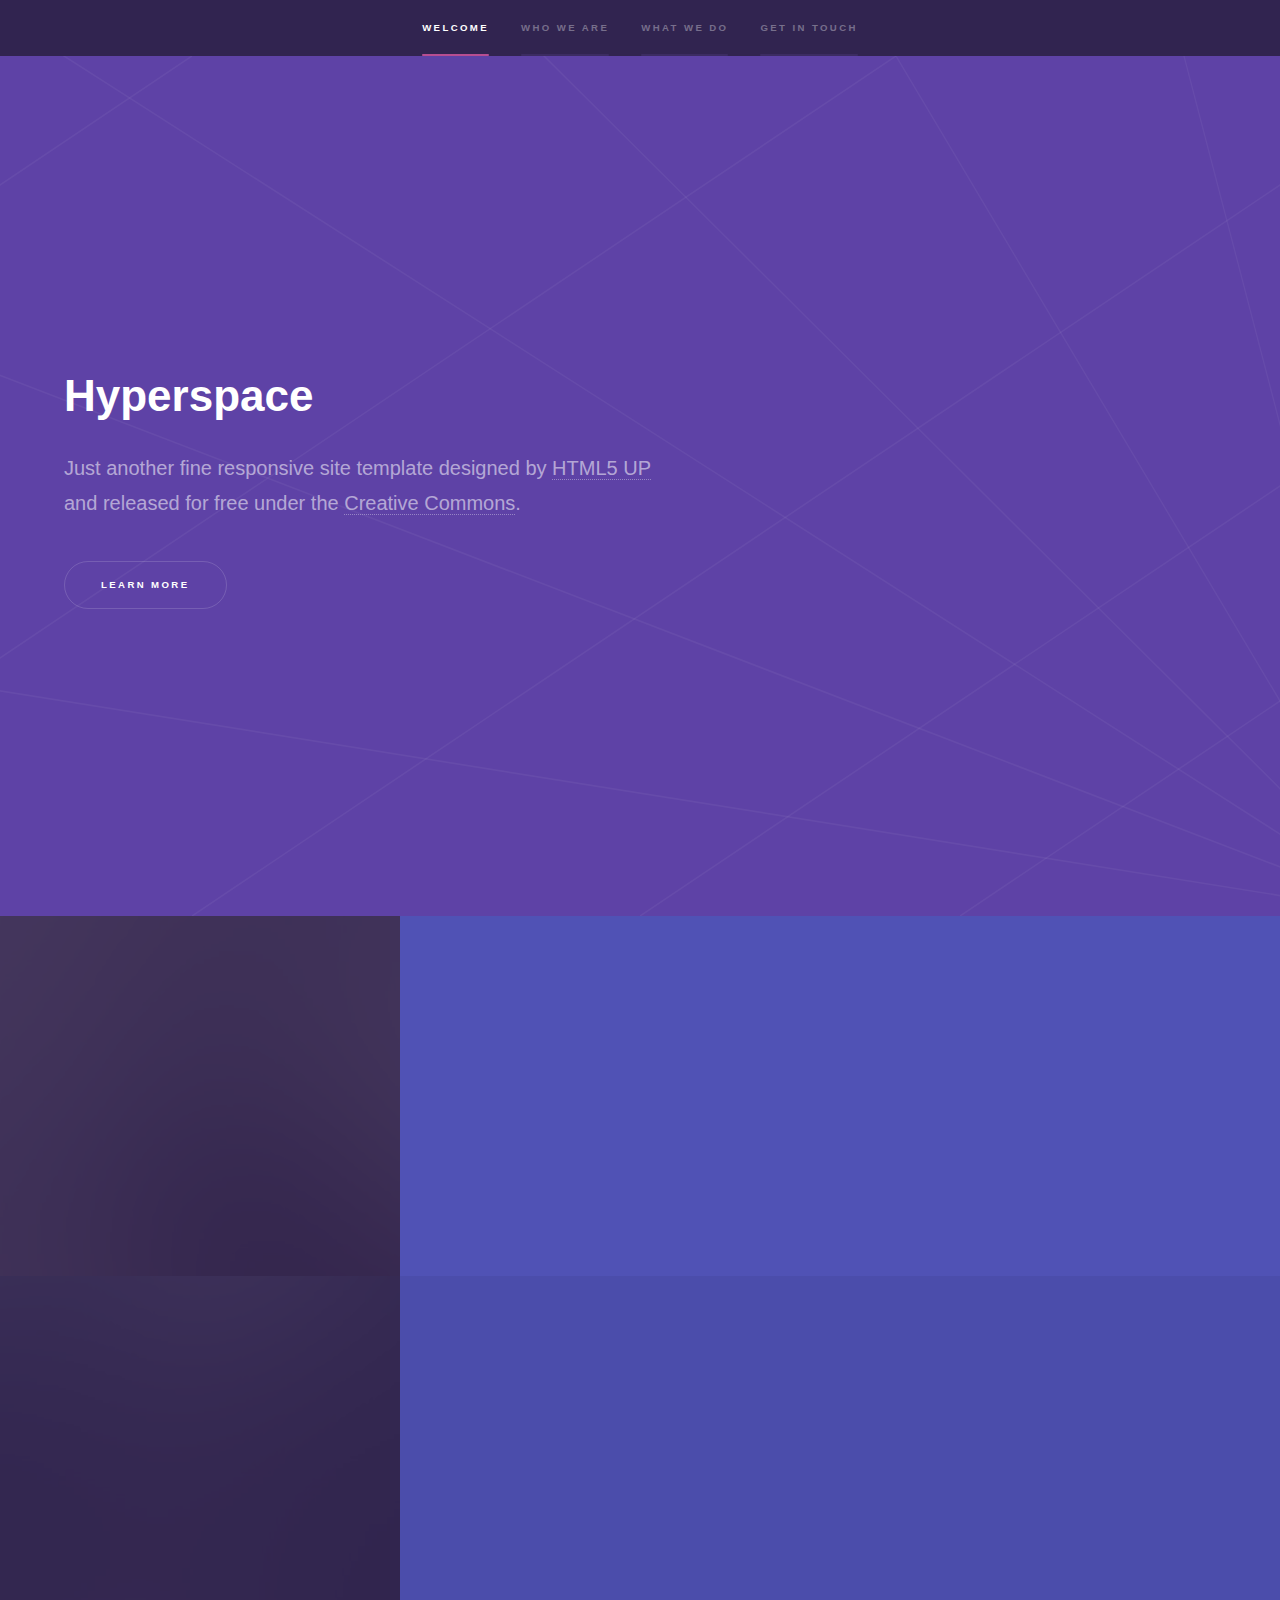
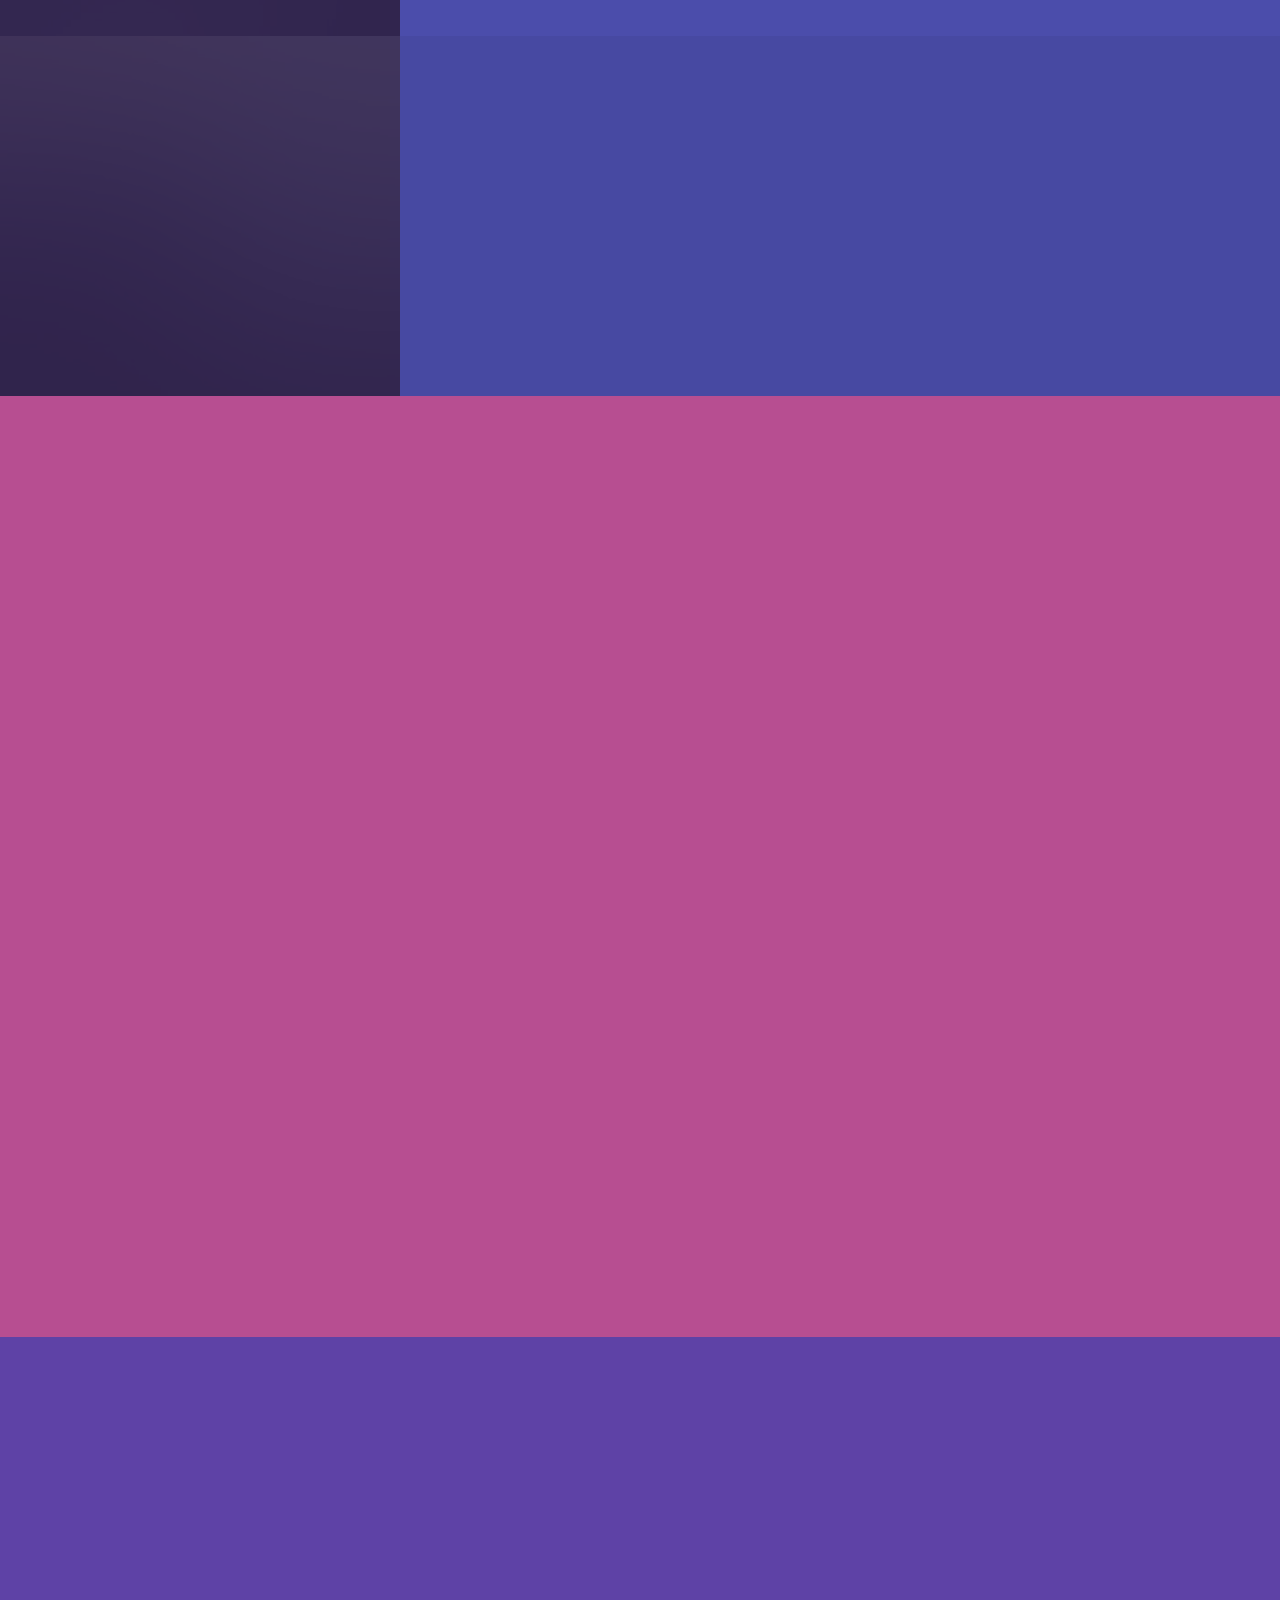
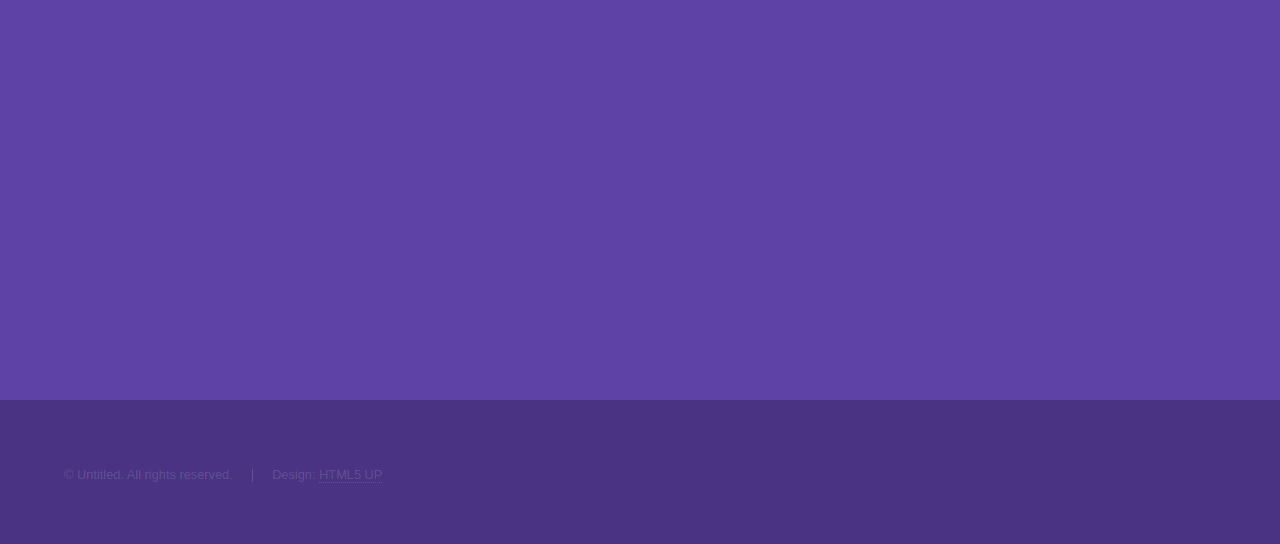
==== index.html @ cb22a473 "first commit" ====
<!DOCTYPE HTML>
<!--
	Hyperspace by HTML5 UP
	html5up.net | @ajlkn
	Free for personal and commercial use under the CCA 3.0 license (html5up.net/license)
-->
<html>
	<head>
		<title>Hyperspace by HTML5 UP</title>
		<meta charset="utf-8" />
		<meta name="viewport" content="width=device-width, initial-scale=1, user-scalable=no" />
		<link rel="stylesheet" href="assets/css/main.css" />
		<noscript><link rel="stylesheet" href="assets/css/noscript.css" /></noscript>
	</head>
	<body class="is-preload">

		<!-- Sidebar -->
			<section id="sidebar">
				<div class="inner">
					<nav>
						<ul>
							<li><a href="#intro">Welcome</a></li>
							<li><a href="#one">Who we are</a></li>
							<li><a href="#two">What we do</a></li>
							<li><a href="#three">Get in touch</a></li>
						</ul>
					</nav>
				</div>
			</section>

		<!-- Wrapper -->
			<div id="wrapper">

				<!-- Intro -->
					<section id="intro" class="wrapper style1 fullscreen fade-up">
						<div class="inner">
							<h1>Hyperspace</h1>
							<p>Just another fine responsive site template designed by <a href="http://html5up.net">HTML5 UP</a><br />
							and released for free under the <a href="http://html5up.net/license">Creative Commons</a>.</p>
							<ul class="actions">
								<li><a href="#one" class="button scrolly">Learn more</a></li>
							</ul>
						</div>
					</section>

				<!-- One -->
					<section id="one" class="wrapper style2 spotlights">
						<section>
							<a href="#" class="image"><img src="images/pic01.jpg" alt="" data-position="center center" /></a>
							<div class="content">
								<div class="inner">
									<h2>Sed ipsum dolor</h2>
									<p>Phasellus convallis elit id ullamcorper pulvinar. Duis aliquam turpis mauris, eu ultricies erat malesuada quis. Aliquam dapibus.</p>
									<ul class="actions">
										<li><a href="generic.html" class="button">Learn more</a></li>
									</ul>
								</div>
							</div>
						</section>
						<section>
							<a href="#" class="image"><img src="images/pic02.jpg" alt="" data-position="top center" /></a>
							<div class="content">
								<div class="inner">
									<h2>Feugiat consequat</h2>
									<p>Phasellus convallis elit id ullamcorper pulvinar. Duis aliquam turpis mauris, eu ultricies erat malesuada quis. Aliquam dapibus.</p>
									<ul class="actions">
										<li><a href="generic.html" class="button">Learn more</a></li>
									</ul>
								</div>
							</div>
						</section>
						<section>
							<a href="#" class="image"><img src="images/pic03.jpg" alt="" data-position="25% 25%" /></a>
							<div class="content">
								<div class="inner">
									<h2>Ultricies aliquam</h2>
									<p>Phasellus convallis elit id ullamcorper pulvinar. Duis aliquam turpis mauris, eu ultricies erat malesuada quis. Aliquam dapibus.</p>
									<ul class="actions">
										<li><a href="generic.html" class="button">Learn more</a></li>
									</ul>
								</div>
							</div>
						</section>
					</section>

				<!-- Two -->
					<section id="two" class="wrapper style3 fade-up">
						<div class="inner">
							<h2>What we do</h2>
							<p>Phasellus convallis elit id ullamcorper pulvinar. Duis aliquam turpis mauris, eu ultricies erat malesuada quis. Aliquam dapibus, lacus eget hendrerit bibendum, urna est aliquam sem, sit amet imperdiet est velit quis lorem.</p>
							<div class="features">
								<section>
									<span class="icon solid major fa-code"></span>
									<h3>Lorem ipsum amet</h3>
									<p>Phasellus convallis elit id ullam corper amet et pulvinar. Duis aliquam turpis mauris, sed ultricies erat dapibus.</p>
								</section>
								<section>
									<span class="icon solid major fa-lock"></span>
									<h3>Aliquam sed nullam</h3>
									<p>Phasellus convallis elit id ullam corper amet et pulvinar. Duis aliquam turpis mauris, sed ultricies erat dapibus.</p>
								</section>
								<section>
									<span class="icon solid major fa-cog"></span>
									<h3>Sed erat ullam corper</h3>
									<p>Phasellus convallis elit id ullam corper amet et pulvinar. Duis aliquam turpis mauris, sed ultricies erat dapibus.</p>
								</section>
								<section>
									<span class="icon solid major fa-desktop"></span>
									<h3>Veroeros quis lorem</h3>
									<p>Phasellus convallis elit id ullam corper amet et pulvinar. Duis aliquam turpis mauris, sed ultricies erat dapibus.</p>
								</section>
								<section>
									<span class="icon solid major fa-link"></span>
									<h3>Urna quis bibendum</h3>
									<p>Phasellus convallis elit id ullam corper amet et pulvinar. Duis aliquam turpis mauris, sed ultricies erat dapibus.</p>
								</section>
								<section>
									<span class="icon major fa-gem"></span>
									<h3>Aliquam urna dapibus</h3>
									<p>Phasellus convallis elit id ullam corper amet et pulvinar. Duis aliquam turpis mauris, sed ultricies erat dapibus.</p>
								</section>
							</div>
							<ul class="actions">
								<li><a href="generic.html" class="button">Learn more</a></li>
							</ul>
						</div>
					</section>

				<!-- Three -->
					<section id="three" class="wrapper style1 fade-up">
						<div class="inner">
							<h2>Get in touch</h2>
							<p>Phasellus convallis elit id ullamcorper pulvinar. Duis aliquam turpis mauris, eu ultricies erat malesuada quis. Aliquam dapibus, lacus eget hendrerit bibendum, urna est aliquam sem, sit amet imperdiet est velit quis lorem.</p>
							<div class="split style1">
								<section>
									<form method="post" action="#">
										<div class="fields">
											<div class="field half">
												<label for="name">Name</label>
												<input type="text" name="name" id="name" />
											</div>
											<div class="field half">
												<label for="email">Email</label>
												<input type="text" name="email" id="email" />
											</div>
											<div class="field">
												<label for="message">Message</label>
												<textarea name="message" id="message" rows="5"></textarea>
											</div>
										</div>
										<ul class="actions">
											<li><a href="" class="button submit">Send Message</a></li>
										</ul>
									</form>
								</section>
								<section>
									<ul class="contact">
										<li>
											<h3>Address</h3>
											<span>12345 Somewhere Road #654<br />
											Nashville, TN 00000-0000<br />
											USA</span>
										</li>
										<li>
											<h3>Email</h3>
											<a href="#">user@untitled.tld</a>
										</li>
										<li>
											<h3>Phone</h3>
											<span>(000) 000-0000</span>
										</li>
										<li>
											<h3>Social</h3>
											<ul class="icons">
												<li><a href="#" class="icon brands fa-twitter"><span class="label">Twitter</span></a></li>
												<li><a href="#" class="icon brands fa-facebook-f"><span class="label">Facebook</span></a></li>
												<li><a href="#" class="icon brands fa-github"><span class="label">GitHub</span></a></li>
												<li><a href="#" class="icon brands fa-instagram"><span class="label">Instagram</span></a></li>
												<li><a href="#" class="icon brands fa-linkedin-in"><span class="label">LinkedIn</span></a></li>
											</ul>
										</li>
									</ul>
								</section>
							</div>
						</div>
					</section>

			</div>

		<!-- Footer -->
			<footer id="footer" class="wrapper style1-alt">
				<div class="inner">
					<ul class="menu">
						<li>&copy; Untitled. All rights reserved.</li><li>Design: <a href="http://html5up.net">HTML5 UP</a></li>
					</ul>
				</div>
			</footer>

		<!-- Scripts -->
			<script src="assets/js/jquery.min.js"></script>
			<script src="assets/js/jquery.scrollex.min.js"></script>
			<script src="assets/js/jquery.scrolly.min.js"></script>
			<script src="assets/js/browser.min.js"></script>
			<script src="assets/js/breakpoints.min.js"></script>
			<script src="assets/js/util.js"></script>
			<script src="assets/js/main.js"></script>

	</body>
</html>
---- assets/css/main.css ----
@import url(fontawesome-all.min.css);

/*
	Hyperspace by HTML5 UP
	html5up.net | @ajlkn
	Free for personal and commercial use under the CCA 3.0 license (html5up.net/license)
*/

html, body, div, span, applet, object,
iframe, h1, h2, h3, h4, h5, h6, p, blockquote,
pre, a, abbr, acronym, address, big, cite,
code, del, dfn, em, img, ins, kbd, q, s, samp,
small, strike, strong, sub, sup, tt, var, b,
u, i, center, dl, dt, dd, ol, ul, li, fieldset,
form, label, legend, table, caption, tbody,
tfoot, thead, tr, th, td, article, aside,
canvas, details, embed, figure, figcaption,
footer, header, hgroup, menu, nav, output, ruby,
section, summary, time, mark, audio, video {
	margin: 0;
	padding: 0;
	border: 0;
	font-size: 100%;
	font: inherit;
	vertical-align: baseline;}

article, aside, details, figcaption, figure,
footer, header, hgroup, menu, nav, section {
	display: block;}

body {
	line-height: 1;
}

ol, ul {
	list-style: none;
}

blockquote, q {
	quotes: none;
}

	blockquote:before, blockquote:after, q:before, q:after {
		content: '';
		content: none;
	}

table {
	border-collapse: collapse;
	border-spacing: 0;
}

body {
	-webkit-text-size-adjust: none;
}

mark {
	background-color: transparent;
	color: inherit;
}

input::-moz-focus-inner {
	border: 0;
	padding: 0;
}

input, select, textarea {
	-moz-appearance: none;
	-webkit-appearance: none;
	-ms-appearance: none;
	appearance: none;
}

/* Basic */

	@-ms-viewport {
		width: device-width;
	}

	body {
		-ms-overflow-style: scrollbar;
	}

	@media screen and (max-width: 480px) {

		html, body {
			min-width: 320px;
		}

	}

	html {
		box-sizing: border-box;
	}

	*, *:before, *:after {
		box-sizing: inherit;
	}

	body {
		background: #312450;
	}

		body.is-preload *, body.is-preload *:before, body.is-preload *:after {
			-moz-animation: none !important;
			-webkit-animation: none !important;
			-ms-animation: none !important;
			animation: none !important;
			-moz-transition: none !important;
			-webkit-transition: none !important;
			-ms-transition: none !important;
			transition: none !important;
		}

/* Type */

	body, input, select, textarea {
		color: rgba(255, 255, 255, 0.55);
		font-family: Arial, Helvetica, sans-serif;
		font-size: 16.5pt;
		font-weight: normal;
		line-height: 1.75;
	}

		@media screen and (max-width: 1680px) {

			body, input, select, textarea {
				font-size: 13pt;
			}

		}

		@media screen and (max-width: 1280px) {

			body, input, select, textarea {
				font-size: 12pt;
			}

		}

		@media screen and (max-width: 360px) {

			body, input, select, textarea {
				font-size: 11pt;
			}

		}

	a {
		-moz-transition: color 0.2s ease, border-bottom-color 0.2s ease;
		-webkit-transition: color 0.2s ease, border-bottom-color 0.2s ease;
		-ms-transition: color 0.2s ease, border-bottom-color 0.2s ease;
		transition: color 0.2s ease, border-bottom-color 0.2s ease;
		border-bottom: dotted 1px rgba(255, 255, 255, 0.35);
		color: inherit;
		text-decoration: none;
	}

		a:hover {
			border-bottom-color: transparent;
			color: #ffffff;
		}

	strong, b {
		color: #ffffff;
		font-weight: bold;
	}

	em, i {
		font-style: italic;
	}

	p {
		margin: 0 0 2em 0;
	}

	h1, h2, h3, h4, h5, h6 {
		color: #ffffff;
		font-weight: bold;
		line-height: 1.5;
		margin: 0 0 0.5em 0;
	}

		h1 a, h2 a, h3 a, h4 a, h5 a, h6 a {
			color: inherit;
			text-decoration: none;
		}

	h1 {
		font-size: 2.75em;
	}

		h1.major {
			margin: 0 0 1.3em 0;
			position: relative;
			padding-bottom: 0.35em;
		}

			h1.major:after {
				background-image: -moz-linear-gradient(to right, #5e42a6, #b74e91);
				background-image: -webkit-linear-gradient(to right, #5e42a6, #b74e91);
				background-image: -ms-linear-gradient(to right, #5e42a6, #b74e91);
				background-image: linear-gradient(to right, #5e42a6, #b74e91);
				-moz-transition: max-width 0.2s ease;
				-webkit-transition: max-width 0.2s ease;
				-ms-transition: max-width 0.2s ease;
				transition: max-width 0.2s ease;
				border-radius: 0.2em;
				bottom: 0;
				content: '';
				height: 0.05em;
				position: absolute;
				right: 0;
				width: 100%;
			}

	h2 {
		font-size: 1.75em;
	}

	h3 {
		font-size: 1.1em;
	}

	h4 {
		font-size: 1em;
	}

	h5 {
		font-size: 0.8em;
	}

	h6 {
		font-size: 0.6em;
	}

	@media screen and (max-width: 736px) {

		h1 {
			font-size: 2em;
		}

		h2 {
			font-size: 1.25em;
		}

		h3 {
			font-size: 1em;
		}

		h4 {
			font-size: 0.8em;
		}

		h5 {
			font-size: 0.6em;
		}

		h6 {
			font-size: 0.6em;
		}

	}

	sub {
		font-size: 0.8em;
		position: relative;
		top: 0.5em;
	}

	sup {
		font-size: 0.8em;
		position: relative;
		top: -0.5em;
	}

	blockquote {
		border-left: solid 4px rgba(255, 255, 255, 0.15);
		font-style: italic;
		margin: 0 0 2em 0;
		padding: 0.5em 0 0.5em 2em;
	}

	code {
		background: rgba(255, 255, 255, 0.05);
		border-radius: 0.25em;
		border: solid 1px rgba(255, 255, 255, 0.15);
		font-family: "Courier New", monospace;
		font-size: 0.9em;
		margin: 0 0.25em;
		padding: 0.25em 0.65em;
	}

	pre {
		-webkit-overflow-scrolling: touch;
		font-family: "Courier New", monospace;
		font-size: 0.9em;
		margin: 0 0 2em 0;
	}

		pre code {
			display: block;
			line-height: 1.75em;
			padding: 1em 1.5em;
			overflow-x: auto;
		}

	hr {
		border: 0;
		border-bottom: solid 1px rgba(255, 255, 255, 0.15);
		margin: 2em 0;
	}

		hr.major {
			margin: 3em 0;
		}

	.align-left {
		text-align: left;
	}

	.align-center {
		text-align: center;
	}

	.align-right {
		text-align: right;
	}

/* Row */

	.row {
		display: flex;
		flex-wrap: wrap;
		box-sizing: border-box;
		align-items: stretch;
	}

		.row > * {
			box-sizing: border-box;
		}

		.row.gtr-uniform > * > :last-child {
			margin-bottom: 0;
		}

		.row.aln-left {
			justify-content: flex-start;
		}

		.row.aln-center {
			justify-content: center;
		}

		.row.aln-right {
			justify-content: flex-end;
		}

		.row.aln-top {
			align-items: flex-start;
		}

		.row.aln-middle {
			align-items: center;
		}

		.row.aln-bottom {
			align-items: flex-end;
		}

		.row > .imp {
			order: -1;
		}

		.row > .col-1 {
			width: 8.33333%;
		}

		.row > .off-1 {
			margin-left: 8.33333%;
		}

		.row > .col-2 {
			width: 16.66667%;
		}

		.row > .off-2 {
			margin-left: 16.66667%;
		}

		.row > .col-3 {
			width: 25%;
		}

		.row > .off-3 {
			margin-left: 25%;
		}

		.row > .col-4 {
			width: 33.33333%;
		}

		.row > .off-4 {
			margin-left: 33.33333%;
		}

		.row > .col-5 {
			width: 41.66667%;
		}

		.row > .off-5 {
			margin-left: 41.66667%;
		}

		.row > .col-6 {
			width: 50%;
		}

		.row > .off-6 {
			margin-left: 50%;
		}

		.row > .col-7 {
			width: 58.33333%;
		}

		.row > .off-7 {
			margin-left: 58.33333%;
		}

		.row > .col-8 {
			width: 66.66667%;
		}

		.row > .off-8 {
			margin-left: 66.66667%;
		}

		.row > .col-9 {
			width: 75%;
		}

		.row > .off-9 {
			margin-left: 75%;
		}

		.row > .col-10 {
			width: 83.33333%;
		}

		.row > .off-10 {
			margin-left: 83.33333%;
		}

		.row > .col-11 {
			width: 91.66667%;
		}

		.row > .off-11 {
			margin-left: 91.66667%;
		}

		.row > .col-12 {
			width: 100%;
		}

		.row > .off-12 {
			margin-left: 100%;
		}

		.row.gtr-0 {
			margin-top: 0;
			margin-left: 0em;
		}

			.row.gtr-0 > * {
				padding: 0 0 0 0em;
			}

			.row.gtr-0.gtr-uniform {
				margin-top: 0em;
			}

				.row.gtr-0.gtr-uniform > * {
					padding-top: 0em;
				}

		.row.gtr-25 {
			margin-top: 0;
			margin-left: -0.375em;
		}

			.row.gtr-25 > * {
				padding: 0 0 0 0.375em;
			}

			.row.gtr-25.gtr-uniform {
				margin-top: -0.375em;
			}

				.row.gtr-25.gtr-uniform > * {
					padding-top: 0.375em;
				}

		.row.gtr-50 {
			margin-top: 0;
			margin-left: -0.75em;
		}

			.row.gtr-50 > * {
				padding: 0 0 0 0.75em;
			}

			.row.gtr-50.gtr-uniform {
				margin-top: -0.75em;
			}

				.row.gtr-50.gtr-uniform > * {
					padding-top: 0.75em;
				}

		.row {
			margin-top: 0;
			margin-left: -1.5em;
		}

			.row > * {
				padding: 0 0 0 1.5em;
			}

			.row.gtr-uniform {
				margin-top: -1.5em;
			}

				.row.gtr-uniform > * {
					padding-top: 1.5em;
				}

		.row.gtr-150 {
			margin-top: 0;
			margin-left: -2.25em;
		}

			.row.gtr-150 > * {
				padding: 0 0 0 2.25em;
			}

			.row.gtr-150.gtr-uniform {
				margin-top: -2.25em;
			}

				.row.gtr-150.gtr-uniform > * {
					padding-top: 2.25em;
				}

		.row.gtr-200 {
			margin-top: 0;
			margin-left: -3em;
		}

			.row.gtr-200 > * {
				padding: 0 0 0 3em;
			}

			.row.gtr-200.gtr-uniform {
				margin-top: -3em;
			}

				.row.gtr-200.gtr-uniform > * {
					padding-top: 3em;
				}

		@media screen and (max-width: 1680px) {

			.row {
				display: flex;
				flex-wrap: wrap;
				box-sizing: border-box;
				align-items: stretch;
			}

				.row > * {
					box-sizing: border-box;
				}

				.row.gtr-uniform > * > :last-child {
					margin-bottom: 0;
				}

				.row.aln-left {
					justify-content: flex-start;
				}

				.row.aln-center {
					justify-content: center;
				}

				.row.aln-right {
					justify-content: flex-end;
				}

				.row.aln-top {
					align-items: flex-start;
				}

				.row.aln-middle {
					align-items: center;
				}

				.row.aln-bottom {
					align-items: flex-end;
				}

				.row > .imp-xlarge {
					order: -1;
				}

				.row > .col-1-xlarge {
					width: 8.33333%;
				}

				.row > .off-1-xlarge {
					margin-left: 8.33333%;
				}

				.row > .col-2-xlarge {
					width: 16.66667%;
				}

				.row > .off-2-xlarge {
					margin-left: 16.66667%;
				}

				.row > .col-3-xlarge {
					width: 25%;
				}

				.row > .off-3-xlarge {
					margin-left: 25%;
				}

				.row > .col-4-xlarge {
					width: 33.33333%;
				}

				.row > .off-4-xlarge {
					margin-left: 33.33333%;
				}

				.row > .col-5-xlarge {
					width: 41.66667%;
				}

				.row > .off-5-xlarge {
					margin-left: 41.66667%;
				}

				.row > .col-6-xlarge {
					width: 50%;
				}

				.row > .off-6-xlarge {
					margin-left: 50%;
				}

				.row > .col-7-xlarge {
					width: 58.33333%;
				}

				.row > .off-7-xlarge {
					margin-left: 58.33333%;
				}

				.row > .col-8-xlarge {
					width: 66.66667%;
				}

				.row > .off-8-xlarge {
					margin-left: 66.66667%;
				}

				.row > .col-9-xlarge {
					width: 75%;
				}

				.row > .off-9-xlarge {
					margin-left: 75%;
				}

				.row > .col-10-xlarge {
					width: 83.33333%;
				}

				.row > .off-10-xlarge {
					margin-left: 83.33333%;
				}

				.row > .col-11-xlarge {
					width: 91.66667%;
				}

				.row > .off-11-xlarge {
					margin-left: 91.66667%;
				}

				.row > .col-12-xlarge {
					width: 100%;
				}

				.row > .off-12-xlarge {
					margin-left: 100%;
				}

				.row.gtr-0 {
					margin-top: 0;
					margin-left: 0em;
				}

					.row.gtr-0 > * {
						padding: 0 0 0 0em;
					}

					.row.gtr-0.gtr-uniform {
						margin-top: 0em;
					}

						.row.gtr-0.gtr-uniform > * {
							padding-top: 0em;
						}

				.row.gtr-25 {
					margin-top: 0;
					margin-left: -0.375em;
				}

					.row.gtr-25 > * {
						padding: 0 0 0 0.375em;
					}

					.row.gtr-25.gtr-uniform {
						margin-top: -0.375em;
					}

						.row.gtr-25.gtr-uniform > * {
							padding-top: 0.375em;
						}

				.row.gtr-50 {
					margin-top: 0;
					margin-left: -0.75em;
				}

					.row.gtr-50 > * {
						padding: 0 0 0 0.75em;
					}

					.row.gtr-50.gtr-uniform {
						margin-top: -0.75em;
					}

						.row.gtr-50.gtr-uniform > * {
							padding-top: 0.75em;
						}

				.row {
					margin-top: 0;
					margin-left: -1.5em;
				}

					.row > * {
						padding: 0 0 0 1.5em;
					}

					.row.gtr-uniform {
						margin-top: -1.5em;
					}

						.row.gtr-uniform > * {
							padding-top: 1.5em;
						}

				.row.gtr-150 {
					margin-top: 0;
					margin-left: -2.25em;
				}

					.row.gtr-150 > * {
						padding: 0 0 0 2.25em;
					}

					.row.gtr-150.gtr-uniform {
						margin-top: -2.25em;
					}

						.row.gtr-150.gtr-uniform > * {
							padding-top: 2.25em;
						}

				.row.gtr-200 {
					margin-top: 0;
					margin-left: -3em;
				}

					.row.gtr-200 > * {
						padding: 0 0 0 3em;
					}

					.row.gtr-200.gtr-uniform {
						margin-top: -3em;
					}

						.row.gtr-200.gtr-uniform > * {
							padding-top: 3em;
						}

		}

		@media screen and (max-width: 1280px) {

			.row {
				display: flex;
				flex-wrap: wrap;
				box-sizing: border-box;
				align-items: stretch;
			}

				.row > * {
					box-sizing: border-box;
				}

				.row.gtr-uniform > * > :last-child {
					margin-bottom: 0;
				}

				.row.aln-left {
					justify-content: flex-start;
				}

				.row.aln-center {
					justify-content: center;
				}

				.row.aln-right {
					justify-content: flex-end;
				}

				.row.aln-top {
					align-items: flex-start;
				}

				.row.aln-middle {
					align-items: center;
				}

				.row.aln-bottom {
					align-items: flex-end;
				}

				.row > .imp-large {
					order: -1;
				}

				.row > .col-1-large {
					width: 8.33333%;
				}

				.row > .off-1-large {
					margin-left: 8.33333%;
				}

				.row > .col-2-large {
					width: 16.66667%;
				}

				.row > .off-2-large {
					margin-left: 16.66667%;
				}

				.row > .col-3-large {
					width: 25%;
				}

				.row > .off-3-large {
					margin-left: 25%;
				}

				.row > .col-4-large {
					width: 33.33333%;
				}

				.row > .off-4-large {
					margin-left: 33.33333%;
				}

				.row > .col-5-large {
					width: 41.66667%;
				}

				.row > .off-5-large {
					margin-left: 41.66667%;
				}

				.row > .col-6-large {
					width: 50%;
				}

				.row > .off-6-large {
					margin-left: 50%;
				}

				.row > .col-7-large {
					width: 58.33333%;
				}

				.row > .off-7-large {
					margin-left: 58.33333%;
				}

				.row > .col-8-large {
					width: 66.66667%;
				}

				.row > .off-8-large {
					margin-left: 66.66667%;
				}

				.row > .col-9-large {
					width: 75%;
				}

				.row > .off-9-large {
					margin-left: 75%;
				}

				.row > .col-10-large {
					width: 83.33333%;
				}

				.row > .off-10-large {
					margin-left: 83.33333%;
				}

				.row > .col-11-large {
					width: 91.66667%;
				}

				.row > .off-11-large {
					margin-left: 91.66667%;
				}

				.row > .col-12-large {
					width: 100%;
				}

				.row > .off-12-large {
					margin-left: 100%;
				}

				.row.gtr-0 {
					margin-top: 0;
					margin-left: 0em;
				}

					.row.gtr-0 > * {
						padding: 0 0 0 0em;
					}

					.row.gtr-0.gtr-uniform {
						margin-top: 0em;
					}

						.row.gtr-0.gtr-uniform > * {
							padding-top: 0em;
						}

				.row.gtr-25 {
					margin-top: 0;
					margin-left: -0.375em;
				}

					.row.gtr-25 > * {
						padding: 0 0 0 0.375em;
					}

					.row.gtr-25.gtr-uniform {
						margin-top: -0.375em;
					}

						.row.gtr-25.gtr-uniform > * {
							padding-top: 0.375em;
						}

				.row.gtr-50 {
					margin-top: 0;
					margin-left: -0.75em;
				}

					.row.gtr-50 > * {
						padding: 0 0 0 0.75em;
					}

					.row.gtr-50.gtr-uniform {
						margin-top: -0.75em;
					}

						.row.gtr-50.gtr-uniform > * {
							padding-top: 0.75em;
						}

				.row {
					margin-top: 0;
					margin-left: -1.5em;
				}

					.row > * {
						padding: 0 0 0 1.5em;
					}

					.row.gtr-uniform {
						margin-top: -1.5em;
					}

						.row.gtr-uniform > * {
							padding-top: 1.5em;
						}

				.row.gtr-150 {
					margin-top: 0;
					margin-left: -2.25em;
				}

					.row.gtr-150 > * {
						padding: 0 0 0 2.25em;
					}

					.row.gtr-150.gtr-uniform {
						margin-top: -2.25em;
					}

						.row.gtr-150.gtr-uniform > * {
							padding-top: 2.25em;
						}

				.row.gtr-200 {
					margin-top: 0;
					margin-left: -3em;
				}

					.row.gtr-200 > * {
						padding: 0 0 0 3em;
					}

					.row.gtr-200.gtr-uniform {
						margin-top: -3em;
					}

						.row.gtr-200.gtr-uniform > * {
							padding-top: 3em;
						}

		}

		@media screen and (max-width: 980px) {

			.row {
				display: flex;
				flex-wrap: wrap;
				box-sizing: border-box;
				align-items: stretch;
			}

				.row > * {
					box-sizing: border-box;
				}

				.row.gtr-uniform > * > :last-child {
					margin-bottom: 0;
				}

				.row.aln-left {
					justify-content: flex-start;
				}

				.row.aln-center {
					justify-content: center;
				}

				.row.aln-right {
					justify-content: flex-end;
				}

				.row.aln-top {
					align-items: flex-start;
				}

				.row.aln-middle {
					align-items: center;
				}

				.row.aln-bottom {
					align-items: flex-end;
				}

				.row > .imp-medium {
					order: -1;
				}

				.row > .col-1-medium {
					width: 8.33333%;
				}

				.row > .off-1-medium {
					margin-left: 8.33333%;
				}

				.row > .col-2-medium {
					width: 16.66667%;
				}

				.row > .off-2-medium {
					margin-left: 16.66667%;
				}

				.row > .col-3-medium {
					width: 25%;
				}

				.row > .off-3-medium {
					margin-left: 25%;
				}

				.row > .col-4-medium {
					width: 33.33333%;
				}

				.row > .off-4-medium {
					margin-left: 33.33333%;
				}

				.row > .col-5-medium {
					width: 41.66667%;
				}

				.row > .off-5-medium {
					margin-left: 41.66667%;
				}

				.row > .col-6-medium {
					width: 50%;
				}

				.row > .off-6-medium {
					margin-left: 50%;
				}

				.row > .col-7-medium {
					width: 58.33333%;
				}

				.row > .off-7-medium {
					margin-left: 58.33333%;
				}

				.row > .col-8-medium {
					width: 66.66667%;
				}

				.row > .off-8-medium {
					margin-left: 66.66667%;
				}

				.row > .col-9-medium {
					width: 75%;
				}

				.row > .off-9-medium {
					margin-left: 75%;
				}

				.row > .col-10-medium {
					width: 83.33333%;
				}

				.row > .off-10-medium {
					margin-left: 83.33333%;
				}

				.row > .col-11-medium {
					width: 91.66667%;
				}

				.row > .off-11-medium {
					margin-left: 91.66667%;
				}

				.row > .col-12-medium {
					width: 100%;
				}

				.row > .off-12-medium {
					margin-left: 100%;
				}

				.row.gtr-0 {
					margin-top: 0;
					margin-left: 0em;
				}

					.row.gtr-0 > * {
						padding: 0 0 0 0em;
					}

					.row.gtr-0.gtr-uniform {
						margin-top: 0em;
					}

						.row.gtr-0.gtr-uniform > * {
							padding-top: 0em;
						}

				.row.gtr-25 {
					margin-top: 0;
					margin-left: -0.375em;
				}

					.row.gtr-25 > * {
						padding: 0 0 0 0.375em;
					}

					.row.gtr-25.gtr-uniform {
						margin-top: -0.375em;
					}

						.row.gtr-25.gtr-uniform > * {
							padding-top: 0.375em;
						}

				.row.gtr-50 {
					margin-top: 0;
					margin-left: -0.75em;
				}

					.row.gtr-50 > * {
						padding: 0 0 0 0.75em;
					}

					.row.gtr-50.gtr-uniform {
						margin-top: -0.75em;
					}

						.row.gtr-50.gtr-uniform > * {
							padding-top: 0.75em;
						}

				.row {
					margin-top: 0;
					margin-left: -1.5em;
				}

					.row > * {
						padding: 0 0 0 1.5em;
					}

					.row.gtr-uniform {
						margin-top: -1.5em;
					}

						.row.gtr-uniform > * {
							padding-top: 1.5em;
						}

				.row.gtr-150 {
					margin-top: 0;
					margin-left: -2.25em;
				}

					.row.gtr-150 > * {
						padding: 0 0 0 2.25em;
					}

					.row.gtr-150.gtr-uniform {
						margin-top: -2.25em;
					}

						.row.gtr-150.gtr-uniform > * {
							padding-top: 2.25em;
						}

				.row.gtr-200 {
					margin-top: 0;
					margin-left: -3em;
				}

					.row.gtr-200 > * {
						padding: 0 0 0 3em;
					}

					.row.gtr-200.gtr-uniform {
						margin-top: -3em;
					}

						.row.gtr-200.gtr-uniform > * {
							padding-top: 3em;
						}

		}

		@media screen and (max-width: 736px) {

			.row {
				display: flex;
				flex-wrap: wrap;
				box-sizing: border-box;
				align-items: stretch;
			}

				.row > * {
					box-sizing: border-box;
				}

				.row.gtr-uniform > * > :last-child {
					margin-bottom: 0;
				}

				.row.aln-left {
					justify-content: flex-start;
				}

				.row.aln-center {
					justify-content: center;
				}

				.row.aln-right {
					justify-content: flex-end;
				}

				.row.aln-top {
					align-items: flex-start;
				}

				.row.aln-middle {
					align-items: center;
				}

				.row.aln-bottom {
					align-items: flex-end;
				}

				.row > .imp-small {
					order: -1;
				}

				.row > .col-1-small {
					width: 8.33333%;
				}

				.row > .off-1-small {
					margin-left: 8.33333%;
				}

				.row > .col-2-small {
					width: 16.66667%;
				}

				.row > .off-2-small {
					margin-left: 16.66667%;
				}

				.row > .col-3-small {
					width: 25%;
				}

				.row > .off-3-small {
					margin-left: 25%;
				}

				.row > .col-4-small {
					width: 33.33333%;
				}

				.row > .off-4-small {
					margin-left: 33.33333%;
				}

				.row > .col-5-small {
					width: 41.66667%;
				}

				.row > .off-5-small {
					margin-left: 41.66667%;
				}

				.row > .col-6-small {
					width: 50%;
				}

				.row > .off-6-small {
					margin-left: 50%;
				}

				.row > .col-7-small {
					width: 58.33333%;
				}

				.row > .off-7-small {
					margin-left: 58.33333%;
				}

				.row > .col-8-small {
					width: 66.66667%;
				}

				.row > .off-8-small {
					margin-left: 66.66667%;
				}

				.row > .col-9-small {
					width: 75%;
				}

				.row > .off-9-small {
					margin-left: 75%;
				}

				.row > .col-10-small {
					width: 83.33333%;
				}

				.row > .off-10-small {
					margin-left: 83.33333%;
				}

				.row > .col-11-small {
					width: 91.66667%;
				}

				.row > .off-11-small {
					margin-left: 91.66667%;
				}

				.row > .col-12-small {
					width: 100%;
				}

				.row > .off-12-small {
					margin-left: 100%;
				}

				.row.gtr-0 {
					margin-top: 0;
					margin-left: 0em;
				}

					.row.gtr-0 > * {
						padding: 0 0 0 0em;
					}

					.row.gtr-0.gtr-uniform {
						margin-top: 0em;
					}

						.row.gtr-0.gtr-uniform > * {
							padding-top: 0em;
						}

				.row.gtr-25 {
					margin-top: 0;
					margin-left: -0.375em;
				}

					.row.gtr-25 > * {
						padding: 0 0 0 0.375em;
					}

					.row.gtr-25.gtr-uniform {
						margin-top: -0.375em;
					}

						.row.gtr-25.gtr-uniform > * {
							padding-top: 0.375em;
						}

				.row.gtr-50 {
					margin-top: 0;
					margin-left: -0.75em;
				}

					.row.gtr-50 > * {
						padding: 0 0 0 0.75em;
					}

					.row.gtr-50.gtr-uniform {
						margin-top: -0.75em;
					}

						.row.gtr-50.gtr-uniform > * {
							padding-top: 0.75em;
						}

				.row {
					margin-top: 0;
					margin-left: -1.5em;
				}

					.row > * {
						padding: 0 0 0 1.5em;
					}

					.row.gtr-uniform {
						margin-top: -1.5em;
					}

						.row.gtr-uniform > * {
							padding-top: 1.5em;
						}

				.row.gtr-150 {
					margin-top: 0;
					margin-left: -2.25em;
				}

					.row.gtr-150 > * {
						padding: 0 0 0 2.25em;
					}

					.row.gtr-150.gtr-uniform {
						margin-top: -2.25em;
					}

						.row.gtr-150.gtr-uniform > * {
							padding-top: 2.25em;
						}

				.row.gtr-200 {
					margin-top: 0;
					margin-left: -3em;
				}

					.row.gtr-200 > * {
						padding: 0 0 0 3em;
					}

					.row.gtr-200.gtr-uniform {
						margin-top: -3em;
					}

						.row.gtr-200.gtr-uniform > * {
							padding-top: 3em;
						}

		}

		@media screen and (max-width: 480px) {

			.row {
				display: flex;
				flex-wrap: wrap;
				box-sizing: border-box;
				align-items: stretch;
			}

				.row > * {
					box-sizing: border-box;
				}

				.row.gtr-uniform > * > :last-child {
					margin-bottom: 0;
				}

				.row.aln-left {
					justify-content: flex-start;
				}

				.row.aln-center {
					justify-content: center;
				}

				.row.aln-right {
					justify-content: flex-end;
				}

				.row.aln-top {
					align-items: flex-start;
				}

				.row.aln-middle {
					align-items: center;
				}

				.row.aln-bottom {
					align-items: flex-end;
				}

				.row > .imp-xsmall {
					order: -1;
				}

				.row > .col-1-xsmall {
					width: 8.33333%;
				}

				.row > .off-1-xsmall {
					margin-left: 8.33333%;
				}

				.row > .col-2-xsmall {
					width: 16.66667%;
				}

				.row > .off-2-xsmall {
					margin-left: 16.66667%;
				}

				.row > .col-3-xsmall {
					width: 25%;
				}

				.row > .off-3-xsmall {
					margin-left: 25%;
				}

				.row > .col-4-xsmall {
					width: 33.33333%;
				}

				.row > .off-4-xsmall {
					margin-left: 33.33333%;
				}

				.row > .col-5-xsmall {
					width: 41.66667%;
				}

				.row > .off-5-xsmall {
					margin-left: 41.66667%;
				}

				.row > .col-6-xsmall {
					width: 50%;
				}

				.row > .off-6-xsmall {
					margin-left: 50%;
				}

				.row > .col-7-xsmall {
					width: 58.33333%;
				}

				.row > .off-7-xsmall {
					margin-left: 58.33333%;
				}

				.row > .col-8-xsmall {
					width: 66.66667%;
				}

				.row > .off-8-xsmall {
					margin-left: 66.66667%;
				}

				.row > .col-9-xsmall {
					width: 75%;
				}

				.row > .off-9-xsmall {
					margin-left: 75%;
				}

				.row > .col-10-xsmall {
					width: 83.33333%;
				}

				.row > .off-10-xsmall {
					margin-left: 83.33333%;
				}

				.row > .col-11-xsmall {
					width: 91.66667%;
				}

				.row > .off-11-xsmall {
					margin-left: 91.66667%;
				}

				.row > .col-12-xsmall {
					width: 100%;
				}

				.row > .off-12-xsmall {
					margin-left: 100%;
				}

				.row.gtr-0 {
					margin-top: 0;
					margin-left: 0em;
				}

					.row.gtr-0 > * {
						padding: 0 0 0 0em;
					}

					.row.gtr-0.gtr-uniform {
						margin-top: 0em;
					}

						.row.gtr-0.gtr-uniform > * {
							padding-top: 0em;
						}

				.row.gtr-25 {
					margin-top: 0;
					margin-left: -0.375em;
				}

					.row.gtr-25 > * {
						padding: 0 0 0 0.375em;
					}

					.row.gtr-25.gtr-uniform {
						margin-top: -0.375em;
					}

						.row.gtr-25.gtr-uniform > * {
							padding-top: 0.375em;
						}

				.row.gtr-50 {
					margin-top: 0;
					margin-left: -0.75em;
				}

					.row.gtr-50 > * {
						padding: 0 0 0 0.75em;
					}

					.row.gtr-50.gtr-uniform {
						margin-top: -0.75em;
					}

						.row.gtr-50.gtr-uniform > * {
							padding-top: 0.75em;
						}

				.row {
					margin-top: 0;
					margin-left: -1.5em;
				}

					.row > * {
						padding: 0 0 0 1.5em;
					}

					.row.gtr-uniform {
						margin-top: -1.5em;
					}

						.row.gtr-uniform > * {
							padding-top: 1.5em;
						}

				.row.gtr-150 {
					margin-top: 0;
					margin-left: -2.25em;
				}

					.row.gtr-150 > * {
						padding: 0 0 0 2.25em;
					}

					.row.gtr-150.gtr-uniform {
						margin-top: -2.25em;
					}

						.row.gtr-150.gtr-uniform > * {
							padding-top: 2.25em;
						}

				.row.gtr-200 {
					margin-top: 0;
					margin-left: -3em;
				}

					.row.gtr-200 > * {
						padding: 0 0 0 3em;
					}

					.row.gtr-200.gtr-uniform {
						margin-top: -3em;
					}

						.row.gtr-200.gtr-uniform > * {
							padding-top: 3em;
						}

		}

/* Box */

	.box {
		border-radius: 0.25em;
		border: solid 1px rgba(255, 255, 255, 0.15);
		margin-bottom: 2em;
		padding: 1.5em;
	}

		.box > :last-child,
		.box > :last-child > :last-child,
		.box > :last-child > :last-child > :last-child {
			margin-bottom: 0;
		}

		.box.alt {
			border: 0;
			border-radius: 0;
			padding: 0;
		}

/* Button */

	input[type="submit"],
	input[type="reset"],
	input[type="button"],
	button,
	.button {
		-moz-appearance: none;
		-webkit-appearance: none;
		-ms-appearance: none;
		appearance: none;
		-moz-transition: border-color 0.2s ease;
		-webkit-transition: border-color 0.2s ease;
		-ms-transition: border-color 0.2s ease;
		transition: border-color 0.2s ease;
		background-color: transparent;
		border: solid 1px !important;
		border-color: rgba(255, 255, 255, 0.15) !important;
		border-radius: 3em;
		color: #ffffff !important;
		cursor: pointer;
		display: inline-block;
		font-size: 0.6em;
		font-weight: bold;
		height: calc(4.75em + 2px);
		letter-spacing: 0.25em;
		line-height: 4.75em;
		outline: 0;
		padding: 0 3.75em;
		position: relative;
		text-align: center;
		text-decoration: none;
		text-transform: uppercase;
		white-space: nowrap;
	}

		input[type="submit"]:after,
		input[type="reset"]:after,
		input[type="button"]:after,
		button:after,
		.button:after {
			-moz-transform: scale(0.25);
			-webkit-transform: scale(0.25);
			-ms-transform: scale(0.25);
			transform: scale(0.25);
			pointer-events: none;
			-moz-transition: opacity 0.2s ease, -moz-transform 0.2s ease;
			-webkit-transition: opacity 0.2s ease, -webkit-transform 0.2s ease;
			-ms-transition: opacity 0.2s ease, -ms-transform 0.2s ease;
			transition: opacity 0.2s ease, transform 0.2s ease;
			background: #ffffff;
			border-radius: 3em;
			content: '';
			height: 100%;
			left: 0;
			opacity: 0;
			position: absolute;
			top: 0;
			width: 100%;
		}

		input[type="submit"].icon:before,
		input[type="reset"].icon:before,
		input[type="button"].icon:before,
		button.icon:before,
		.button.icon:before {
			margin-right: 0.75em;
		}

		input[type="submit"].fit,
		input[type="reset"].fit,
		input[type="button"].fit,
		button.fit,
		.button.fit {
			width: 100%;
		}

		input[type="submit"].small,
		input[type="reset"].small,
		input[type="button"].small,
		button.small,
		.button.small {
			font-size: 0.4em;
		}

		input[type="submit"].large,
		input[type="reset"].large,
		input[type="button"].large,
		button.large,
		.button.large {
			font-size: 0.8em;
		}

		input[type="submit"].primary,
		input[type="reset"].primary,
		input[type="button"].primary,
		button.primary,
		.button.primary {
			background-color: #ffffff;
			color: #312450 !important;
		}

			input[type="submit"].primary:after,
			input[type="reset"].primary:after,
			input[type="button"].primary:after,
			button.primary:after,
			.button.primary:after {
				display: none;
			}

		input[type="submit"].disabled, input[type="submit"]:disabled,
		input[type="reset"].disabled,
		input[type="reset"]:disabled,
		input[type="button"].disabled,
		input[type="button"]:disabled,
		button.disabled,
		button:disabled,
		.button.disabled,
		.button:disabled {
			cursor: default;
			opacity: 0.5;
			pointer-events: none;
		}

		input[type="submit"]:hover,
		input[type="reset"]:hover,
		input[type="button"]:hover,
		button:hover,
		.button:hover {
			border-color: rgba(255, 255, 255, 0.55) !important;
		}

			input[type="submit"]:hover:after,
			input[type="reset"]:hover:after,
			input[type="button"]:hover:after,
			button:hover:after,
			.button:hover:after {
				opacity: 0.05;
				-moz-transform: scale(1);
				-webkit-transform: scale(1);
				-ms-transform: scale(1);
				transform: scale(1);
			}

			input[type="submit"]:hover:active,
			input[type="reset"]:hover:active,
			input[type="button"]:hover:active,
			button:hover:active,
			.button:hover:active {
				border-color: #ffffff !important;
			}

				input[type="submit"]:hover:active:after,
				input[type="reset"]:hover:active:after,
				input[type="button"]:hover:active:after,
				button:hover:active:after,
				.button:hover:active:after {
					opacity: 0.1;
				}

/* Features */

	.features {
		display: -moz-flex;
		display: -webkit-flex;
		display: -ms-flex;
		display: flex;
		-moz-flex-wrap: wrap;
		-webkit-flex-wrap: wrap;
		-ms-flex-wrap: wrap;
		flex-wrap: wrap;
		border-radius: 0.25em;
		border: solid 1px rgba(255, 255, 255, 0.15);
		background: rgba(255, 255, 255, 0.05);
		margin: 0 0 2em 0;
	}

		.features section {
			padding: 3.5em 3em 1em 7em ;
			width: 50%;
			border-top: solid 1px rgba(255, 255, 255, 0.15);
			position: relative;
		}

			.features section:nth-child(-n + 2) {
				border-top-width: 0;
			}

			.features section:nth-child(2n) {
				border-left: solid 1px rgba(255, 255, 255, 0.15);
			}

			.features section .icon {
				-moz-transition: opacity 0.5s ease, -moz-transform 0.5s ease;
				-webkit-transition: opacity 0.5s ease, -webkit-transform 0.5s ease;
				-ms-transition: opacity 0.5s ease, -ms-transform 0.5s ease;
				transition: opacity 0.5s ease, transform 0.5s ease;
				-moz-transition-delay: 1s;
				-webkit-transition-delay: 1s;
				-ms-transition-delay: 1s;
				transition-delay: 1s;
				-moz-transform: scale(1);
				-webkit-transform: scale(1);
				-ms-transform: scale(1);
				transform: scale(1);
				position: absolute;
				left: 3em;
				top: 3em;
				opacity: 1;
			}

			.features section:nth-child(1) .icon {
				-moz-transition-delay: 0.15s;
				-webkit-transition-delay: 0.15s;
				-ms-transition-delay: 0.15s;
				transition-delay: 0.15s;
			}

			.features section:nth-child(2) .icon {
				-moz-transition-delay: 0.3s;
				-webkit-transition-delay: 0.3s;
				-ms-transition-delay: 0.3s;
				transition-delay: 0.3s;
			}

			.features section:nth-child(3) .icon {
				-moz-transition-delay: 0.45s;
				-webkit-transition-delay: 0.45s;
				-ms-transition-delay: 0.45s;
				transition-delay: 0.45s;
			}

			.features section:nth-child(4) .icon {
				-moz-transition-delay: 0.6s;
				-webkit-transition-delay: 0.6s;
				-ms-transition-delay: 0.6s;
				transition-delay: 0.6s;
			}

			.features section:nth-child(5) .icon {
				-moz-transition-delay: 0.75s;
				-webkit-transition-delay: 0.75s;
				-ms-transition-delay: 0.75s;
				transition-delay: 0.75s;
			}

			.features section:nth-child(6) .icon {
				-moz-transition-delay: 0.9s;
				-webkit-transition-delay: 0.9s;
				-ms-transition-delay: 0.9s;
				transition-delay: 0.9s;
			}

			.features section:nth-child(7) .icon {
				-moz-transition-delay: 1.05s;
				-webkit-transition-delay: 1.05s;
				-ms-transition-delay: 1.05s;
				transition-delay: 1.05s;
			}

			.features section:nth-child(8) .icon {
				-moz-transition-delay: 1.2s;
				-webkit-transition-delay: 1.2s;
				-ms-transition-delay: 1.2s;
				transition-delay: 1.2s;
			}

			.features section:nth-child(9) .icon {
				-moz-transition-delay: 1.35s;
				-webkit-transition-delay: 1.35s;
				-ms-transition-delay: 1.35s;
				transition-delay: 1.35s;
			}

			.features section:nth-child(10) .icon {
				-moz-transition-delay: 1.5s;
				-webkit-transition-delay: 1.5s;
				-ms-transition-delay: 1.5s;
				transition-delay: 1.5s;
			}

			.features section:nth-child(11) .icon {
				-moz-transition-delay: 1.65s;
				-webkit-transition-delay: 1.65s;
				-ms-transition-delay: 1.65s;
				transition-delay: 1.65s;
			}

			.features section:nth-child(12) .icon {
				-moz-transition-delay: 1.8s;
				-webkit-transition-delay: 1.8s;
				-ms-transition-delay: 1.8s;
				transition-delay: 1.8s;
			}

			.features section:nth-child(13) .icon {
				-moz-transition-delay: 1.95s;
				-webkit-transition-delay: 1.95s;
				-ms-transition-delay: 1.95s;
				transition-delay: 1.95s;
			}

			.features section:nth-child(14) .icon {
				-moz-transition-delay: 2.1s;
				-webkit-transition-delay: 2.1s;
				-ms-transition-delay: 2.1s;
				transition-delay: 2.1s;
			}

			.features section:nth-child(15) .icon {
				-moz-transition-delay: 2.25s;
				-webkit-transition-delay: 2.25s;
				-ms-transition-delay: 2.25s;
				transition-delay: 2.25s;
			}

			.features section:nth-child(16) .icon {
				-moz-transition-delay: 2.4s;
				-webkit-transition-delay: 2.4s;
				-ms-transition-delay: 2.4s;
				transition-delay: 2.4s;
			}

			.features section:nth-child(17) .icon {
				-moz-transition-delay: 2.55s;
				-webkit-transition-delay: 2.55s;
				-ms-transition-delay: 2.55s;
				transition-delay: 2.55s;
			}

			.features section:nth-child(18) .icon {
				-moz-transition-delay: 2.7s;
				-webkit-transition-delay: 2.7s;
				-ms-transition-delay: 2.7s;
				transition-delay: 2.7s;
			}

			.features section:nth-child(19) .icon {
				-moz-transition-delay: 2.85s;
				-webkit-transition-delay: 2.85s;
				-ms-transition-delay: 2.85s;
				transition-delay: 2.85s;
			}

			.features section:nth-child(20) .icon {
				-moz-transition-delay: 3s;
				-webkit-transition-delay: 3s;
				-ms-transition-delay: 3s;
				transition-delay: 3s;
			}

		.features.inactive section .icon {
			-moz-transform: scale(0.5);
			-webkit-transform: scale(0.5);
			-ms-transform: scale(0.5);
			transform: scale(0.5);
			opacity: 0;
		}

		@media screen and (max-width: 980px) {

			.features {
				display: block;
			}

				.features section {
					border-top-width: 1px !important;
					border-left-width: 0 !important;
					width: 100%;
				}

					.features section:first-child {
						border-top-width: 0 !important;
					}

		}

		@media screen and (max-width: 736px) {

			.features section {
				padding: 2.5em 1.5em 0.1em 5.5em ;
			}

				.features section .icon {
					left: 1.5em;
					top: 2em;
				}

		}

		@media screen and (max-width: 480px) {

			.features section {
				padding: 2em 1.5em 0.1em 1.5em ;
			}

				.features section .icon {
					left: 0;
					position: relative;
					top: 0;
				}

		}

/* Form */

	form {
		margin: 0 0 2em 0;
	}

		form > :last-child {
			margin-bottom: 0;
		}

		form > .fields {
			display: -moz-flex;
			display: -webkit-flex;
			display: -ms-flex;
			display: flex;
			-moz-flex-wrap: wrap;
			-webkit-flex-wrap: wrap;
			-ms-flex-wrap: wrap;
			flex-wrap: wrap;
			width: calc(100% + 3em);
			margin: -1.5em 0 2em -1.5em;
		}

			form > .fields > .field {
				-moz-flex-grow: 0;
				-webkit-flex-grow: 0;
				-ms-flex-grow: 0;
				flex-grow: 0;
				-moz-flex-shrink: 0;
				-webkit-flex-shrink: 0;
				-ms-flex-shrink: 0;
				flex-shrink: 0;
				padding: 1.5em 0 0 1.5em;
				width: calc(100% - 1.5em);
			}

				form > .fields > .field.half {
					width: calc(50% - 0.75em);
				}

				form > .fields > .field.third {
					width: calc(100%/3 - 0.5em);
				}

				form > .fields > .field.quarter {
					width: calc(25% - 0.375em);
				}

		@media screen and (max-width: 480px) {

			form > .fields {
				width: calc(100% + 3em);
				margin: -1.5em 0 2em -1.5em;
			}

				form > .fields > .field {
					padding: 1.5em 0 0 1.5em;
					width: calc(100% - 1.5em);
				}

					form > .fields > .field.half {
						width: calc(100% - 1.5em);
					}

					form > .fields > .field.third {
						width: calc(100% - 1.5em);
					}

					form > .fields > .field.quarter {
						width: calc(100% - 1.5em);
					}

		}

	label {
		color: #ffffff;
		font-weight: bold;
		line-height: 1.5;
		margin: 0 0 0.7em 0;
		display: block;
		font-size: 1.1em;
	}

	input[type="text"],
	input[type="password"],
	input[type="email"],
	input[type="tel"],
	select,
	textarea {
		-moz-appearance: none;
		-webkit-appearance: none;
		-ms-appearance: none;
		appearance: none;
		background: rgba(255, 255, 255, 0.05);
		border-radius: 0.25em;
		border: none;
		border: solid 1px rgba(255, 255, 255, 0.15);
		color: inherit;
		display: block;
		outline: 0;
		padding: 0 1em;
		text-decoration: none;
		width: 100%;
	}

		input[type="text"]:invalid,
		input[type="password"]:invalid,
		input[type="email"]:invalid,
		input[type="tel"]:invalid,
		select:invalid,
		textarea:invalid {
			box-shadow: none;
		}

		input[type="text"]:focus,
		input[type="password"]:focus,
		input[type="email"]:focus,
		input[type="tel"]:focus,
		select:focus,
		textarea:focus {
			border-color: #ffffff;
			box-shadow: 0 0 0 1px #ffffff;
		}

	select {
		background-image: url("data:image/svg+xml;charset=utf8,%3Csvg xmlns='http://www.w3.org/2000/svg' width='40' height='40' preserveAspectRatio='none' viewBox='0 0 40 40'%3E%3Cpath d='M9.4,12.3l10.4,10.4l10.4-10.4c0.2-0.2,0.5-0.4,0.9-0.4c0.3,0,0.6,0.1,0.9,0.4l3.3,3.3c0.2,0.2,0.4,0.5,0.4,0.9 c0,0.4-0.1,0.6-0.4,0.9L20.7,31.9c-0.2,0.2-0.5,0.4-0.9,0.4c-0.3,0-0.6-0.1-0.9-0.4L4.3,17.3c-0.2-0.2-0.4-0.5-0.4-0.9 c0-0.4,0.1-0.6,0.4-0.9l3.3-3.3c0.2-0.2,0.5-0.4,0.9-0.4S9.1,12.1,9.4,12.3z' fill='rgba(255, 255, 255, 0.15)' /%3E%3C/svg%3E");
		background-size: 1.25rem;
		background-repeat: no-repeat;
		background-position: calc(100% - 1rem) center;
		height: 2.75em;
		padding-right: 2.75em;
		text-overflow: ellipsis;
	}

		select option {
			color: #ffffff;
			background: #312450;
		}

		select:focus::-ms-value {
			background-color: transparent;
		}

		select::-ms-expand {
			display: none;
		}

	input[type="text"],
	input[type="password"],
	input[type="email"],
	select {
		height: 2.75em;
	}

	textarea {
		padding: 0.75em 1em;
	}

		body.is-ie textarea {
			min-height: 10em;
		}

	input[type="checkbox"],
	input[type="radio"] {
		-moz-appearance: none;
		-webkit-appearance: none;
		-ms-appearance: none;
		appearance: none;
		display: block;
		float: left;
		margin-right: -2em;
		opacity: 0;
		width: 1em;
		z-index: -1;
	}

		input[type="checkbox"] + label,
		input[type="radio"] + label {
			text-decoration: none;
			color: rgba(255, 255, 255, 0.55);
			cursor: pointer;
			display: inline-block;
			font-size: 1em;
			font-weight: normal;
			padding-left: 2.4em;
			padding-right: 0.75em;
			position: relative;
		}

			input[type="checkbox"] + label:before,
			input[type="radio"] + label:before {
				-moz-osx-font-smoothing: grayscale;
				-webkit-font-smoothing: antialiased;
				display: inline-block;
				font-style: normal;
				font-variant: normal;
				text-rendering: auto;
				line-height: 1;
				text-transform: none !important;
				font-family: 'Font Awesome 5 Free';
				font-weight: 900;
			}

			input[type="checkbox"] + label:before,
			input[type="radio"] + label:before {
				background: rgba(255, 255, 255, 0.05);
				border-radius: 0.25em;
				border: solid 1px rgba(255, 255, 255, 0.15);
				content: '';
				display: inline-block;
				font-size: 0.8em;
				height: 2.0625em;
				left: 0;
				line-height: 2.0625em;
				position: absolute;
				text-align: center;
				top: 0;
				width: 2.0625em;
			}

		input[type="checkbox"]:checked + label:before,
		input[type="radio"]:checked + label:before {
			background: #ffffff;
			border-color: #ffffff;
			color: #b74e91;
			content: '\f00c';
		}

		input[type="checkbox"]:focus + label:before,
		input[type="radio"]:focus + label:before {
			border-color: #ffffff;
			box-shadow: 0 0 0 1px #ffffff;
		}

	input[type="checkbox"] + label:before {
		border-radius: 0.25em;
	}

	input[type="radio"] + label:before {
		border-radius: 100%;
	}

	::-webkit-input-placeholder {
		color: rgba(255, 255, 255, 0.35) !important;
		opacity: 1.0;
	}

	:-moz-placeholder {
		color: rgba(255, 255, 255, 0.35) !important;
		opacity: 1.0;
	}

	::-moz-placeholder {
		color: rgba(255, 255, 255, 0.35) !important;
		opacity: 1.0;
	}

	:-ms-input-placeholder {
		color: rgba(255, 255, 255, 0.35) !important;
		opacity: 1.0;
	}

/* Icon */

	.icon {
		text-decoration: none;
		border-bottom: none;
		position: relative;
	}

		.icon:before {
			-moz-osx-font-smoothing: grayscale;
			-webkit-font-smoothing: antialiased;
			display: inline-block;
			font-style: normal;
			font-variant: normal;
			text-rendering: auto;
			line-height: 1;
			text-transform: none !important;
			font-family: 'Font Awesome 5 Free';
			font-weight: 400;
		}

		.icon > .label {
			display: none;
		}

		.icon:before {
			line-height: inherit;
		}

		.icon.solid:before {
			font-weight: 900;
		}

		.icon.brands:before {
			font-family: 'Font Awesome 5 Brands';
		}

		.icon.major {
			width: 2.5em;
			height: 2.5em;
			display: block;
			background: #ffffff;
			border-radius: 100%;
			color: #312450;
			text-align: center;
			line-height: 2.5em;
			margin: 0 0 1.3em 0;
		}

			.icon.major:before {
				font-size: 1.25em;
			}

				.wrapper.style1 .icon.major:before {
					color: #5e42a6;
				}

				.wrapper.style1-alt .icon.major:before {
					color: #493382;
				}

				.wrapper.style2 .icon.major:before {
					color: #5052b5;
				}

				.wrapper.style2-alt .icon.major:before {
					color: #3e4094;
				}

				.wrapper.style3 .icon.major:before {
					color: #b74e91;
				}

				.wrapper.style3-alt .icon.major:before {
					color: #953d75;
				}

/* Image */

	.image {
		border-radius: 0.25em;
		border: 0;
		display: inline-block;
		position: relative;
	}

		.image img {
			border-radius: 0.25em;
			display: block;
		}

		.image.left, .image.right {
			max-width: 40%;
		}

			.image.left img, .image.right img {
				width: 100%;
			}

		.image.left {
			float: left;
			margin: 0 1.5em 1em 0;
			top: 0.25em;
		}

		.image.right {
			float: right;
			margin: 0 0 1em 1.5em;
			top: 0.25em;
		}

		.image.fit {
			display: block;
			margin: 0 0 2em 0;
			width: 100%;
		}

			.image.fit img {
				width: 100%;
			}

		.image.main {
			display: block;
			margin: 0 0 3em 0;
			width: 100%;
		}

			.image.main img {
				width: 100%;
			}

/* List */

	ol {
		list-style: decimal;
		margin: 0 0 2em 0;
		padding-left: 1.25em;
	}

		ol li {
			padding-left: 0.25em;
		}

	ul {
		list-style: disc;
		margin: 0 0 2em 0;
		padding-left: 1em;
	}

		ul li {
			padding-left: 0.5em;
		}

		ul.alt {
			list-style: none;
			padding-left: 0;
		}

			ul.alt li {
				border-top: solid 1px rgba(255, 255, 255, 0.15);
				padding: 0.5em 0;
			}

				ul.alt li:first-child {
					border-top: 0;
					padding-top: 0;
				}

	dl {
		margin: 0 0 2em 0;
	}

		dl dt {
			display: block;
			font-weight: bold;
			margin: 0 0 1em 0;
		}

		dl dd {
			margin-left: 2em;
		}

/* Actions */

	ul.actions {
		display: -moz-flex;
		display: -webkit-flex;
		display: -ms-flex;
		display: flex;
		cursor: default;
		list-style: none;
		margin-left: -1em;
		padding-left: 0;
	}

		ul.actions li {
			padding: 0 0 0 1em;
			vertical-align: middle;
		}

		ul.actions.special {
			-moz-justify-content: center;
			-webkit-justify-content: center;
			-ms-justify-content: center;
			justify-content: center;
			width: 100%;
			margin-left: 0;
		}

			ul.actions.special li:first-child {
				padding-left: 0;
			}

		ul.actions.stacked {
			-moz-flex-direction: column;
			-webkit-flex-direction: column;
			-ms-flex-direction: column;
			flex-direction: column;
			margin-left: 0;
		}

			ul.actions.stacked li {
				padding: 1.3em 0 0 0;
			}

				ul.actions.stacked li:first-child {
					padding-top: 0;
				}

		ul.actions.fit {
			width: calc(100% + 1em);
		}

			ul.actions.fit li {
				-moz-flex-grow: 1;
				-webkit-flex-grow: 1;
				-ms-flex-grow: 1;
				flex-grow: 1;
				-moz-flex-shrink: 1;
				-webkit-flex-shrink: 1;
				-ms-flex-shrink: 1;
				flex-shrink: 1;
				width: 100%;
			}

				ul.actions.fit li > * {
					width: 100%;
				}

			ul.actions.fit.stacked {
				width: 100%;
			}

		@media screen and (max-width: 480px) {

			ul.actions:not(.fixed) {
				-moz-flex-direction: column;
				-webkit-flex-direction: column;
				-ms-flex-direction: column;
				flex-direction: column;
				margin-left: 0;
				width: 100% !important;
			}

				ul.actions:not(.fixed) li {
					-moz-flex-grow: 1;
					-webkit-flex-grow: 1;
					-ms-flex-grow: 1;
					flex-grow: 1;
					-moz-flex-shrink: 1;
					-webkit-flex-shrink: 1;
					-ms-flex-shrink: 1;
					flex-shrink: 1;
					padding: 1em 0 0 0;
					text-align: center;
					width: 100%;
				}

					ul.actions:not(.fixed) li > * {
						width: 100%;
					}

					ul.actions:not(.fixed) li:first-child {
						padding-top: 0;
					}

					ul.actions:not(.fixed) li input[type="submit"],
					ul.actions:not(.fixed) li input[type="reset"],
					ul.actions:not(.fixed) li input[type="button"],
					ul.actions:not(.fixed) li button,
					ul.actions:not(.fixed) li .button {
						width: 100%;
					}

						ul.actions:not(.fixed) li input[type="submit"].icon:before,
						ul.actions:not(.fixed) li input[type="reset"].icon:before,
						ul.actions:not(.fixed) li input[type="button"].icon:before,
						ul.actions:not(.fixed) li button.icon:before,
						ul.actions:not(.fixed) li .button.icon:before {
							margin-left: -0.5rem;
						}

		}

/* Contact */

	ul.contact {
		list-style: none;
		padding: 0;
	}

		ul.contact > li {
			padding: 0;
			margin: 1.5em 0 0 0;
		}

			ul.contact > li:first-child {
				margin-top: 0;
			}

/* Icons */

	ul.icons {
		cursor: default;
		list-style: none;
		padding-left: 0;
	}

		ul.icons li {
			display: inline-block;
			padding: 0 0.75em 0 0;
		}

			ul.icons li:last-child {
				padding-right: 0;
			}

			ul.icons li > a, ul.icons li > span {
				border: 0;
			}

				ul.icons li > a .label, ul.icons li > span .label {
					display: none;
				}

/* Menu */

	ul.menu {
		list-style: none;
		padding: 0;
	}

		ul.menu > li {
			border-left: solid 1px rgba(255, 255, 255, 0.15);
			display: inline-block;
			line-height: 1;
			margin-left: 1.5em;
			padding: 0 0 0 1.5em;
		}

			ul.menu > li:first-child {
				border-left: 0;
				margin: 0;
				padding-left: 0;
			}

		@media screen and (max-width: 480px) {

			ul.menu > li {
				border-left: 0;
				display: block;
				line-height: inherit;
				margin: 0.5em 0 0 0;
				padding-left: 0;
			}

		}

/* Section/Article */

	section.special, article.special {
		text-align: center;
	}

	header p {
		color: rgba(255, 255, 255, 0.35);
		position: relative;
		margin: 0 0 1.5em 0;
	}

	header h2 + p {
		font-size: 1.25em;
		margin-top: -1em;
		line-height: 1.5em;
	}

	header h3 + p {
		font-size: 1.1em;
		margin-top: -0.8em;
		line-height: 1.5em;
	}

	header h4 + p,
	header h5 + p,
	header h6 + p {
		font-size: 0.9em;
		margin-top: -0.6em;
		line-height: 1.5em;
	}

/* Split */

	.split {
		display: -moz-flex;
		display: -webkit-flex;
		display: -ms-flex;
		display: flex;
	}

		.split > * {
			width: calc(50% - 2.5em);
		}

		.split > :nth-child(2n - 1) {
			padding-right: 2.5em;
			border-right: solid 1px rgba(255, 255, 255, 0.15);
		}

		.split > :nth-child(2n) {
			padding-left: 2.5em;
		}

		.split.style1 > :nth-child(2n - 1) {
			width: calc(66.66666% - 2.5em);
		}

		.split.style1 > :nth-child(2n) {
			width: calc(33.33333% - 2.5em);
		}

		@media screen and (max-width: 1680px) {

			.split > * {
				width: calc(50% - 2em);
			}

			.split > :nth-child(2n - 1) {
				padding-right: 2em;
			}

			.split > :nth-child(2n) {
				padding-left: 2em;
			}

			.split.style1 > :nth-child(2n - 1) {
				width: calc(66.66666% - 2em);
			}

			.split.style1 > :nth-child(2n) {
				width: calc(33.33333% - 2em);
			}

		}

		@media screen and (max-width: 980px) {

			.split {
				display: block;
			}

				.split > * {
					border-top: solid 1px rgba(255, 255, 255, 0.15);
					margin: 4em 0 0 0;
					padding: 4em 0 0 0;
					width: 100% !important;
				}

				.split > :nth-child(2n - 1) {
					border-right: 0;
					padding-right: 0;
				}

				.split > :nth-child(2n) {
					padding-left: 0;
				}

				.split > :first-child {
					border-top: 0;
					margin-top: 0;
					padding-top: 0;
				}

		}

		@media screen and (max-width: 736px) {

			.split > * {
				margin: 3em 0 0 0;
				padding: 3em 0 0 0;
			}

		}

/* Spotlights */

	.spotlights > section {
		display: -moz-flex;
		display: -webkit-flex;
		display: -ms-flex;
		display: flex;
		-moz-flex-direction: row;
		-webkit-flex-direction: row;
		-ms-flex-direction: row;
		flex-direction: row;
		min-height: 22.5em;
	}

		body.is-ie .spotlights > section {
			min-height: 0;
		}

		.spotlights > section > .image {
			background-position: center center;
			background-size: cover;
			border-radius: 0;
			display: block;
			position: relative;
			width: 25em;
		}

			.spotlights > section > .image img {
				border-radius: 0;
				display: block;
			}

			.spotlights > section > .image:before {
				-moz-transition: opacity 1s ease;
				-webkit-transition: opacity 1s ease;
				-ms-transition: opacity 1s ease;
				transition: opacity 1s ease;
				background: rgba(49, 36, 80, 0.9);
				content: '';
				display: block;
				height: 100%;
				left: 0;
				opacity: 0;
				position: absolute;
				top: 0;
				width: 100%;
			}

		.spotlights > section > .content {
			padding: 4em 5em 2em 5em ;
			display: -moz-flex;
			display: -webkit-flex;
			display: -ms-flex;
			display: flex;
			-moz-flex-direction: column;
			-webkit-flex-direction: column;
			-ms-flex-direction: column;
			flex-direction: column;
			-moz-justify-content: center;
			-webkit-justify-content: center;
			-ms-justify-content: center;
			justify-content: center;
			width: 50em;
			-ms-flex: 1;
		}

			.spotlights > section > .content > .inner {
				-moz-transform: translateX(0) translateY(0);
				-webkit-transform: translateX(0) translateY(0);
				-ms-transform: translateX(0) translateY(0);
				transform: translateX(0) translateY(0);
				-moz-transition: opacity 1s ease, -moz-transform 1s ease;
				-webkit-transition: opacity 1s ease, -webkit-transform 1s ease;
				-ms-transition: opacity 1s ease, -ms-transform 1s ease;
				transition: opacity 1s ease, transform 1s ease;
				opacity: 1;
			}

		.spotlights > section:nth-child(2) {
			background-color: rgba(0, 0, 0, 0.05);
		}

		.spotlights > section:nth-child(3) {
			background-color: rgba(0, 0, 0, 0.1);
		}

		.spotlights > section.inactive > .image:before,
		body.is-preload .spotlights > section > .image:before {
			opacity: 1;
		}

		.spotlights > section.inactive > .content > .inner,
		body.is-preload .spotlights > section > .content > .inner {
			-moz-transform: translateX(-1em);
			-webkit-transform: translateX(-1em);
			-ms-transform: translateX(-1em);
			transform: translateX(-1em);
			opacity: 0;
		}

		@media screen and (max-width: 1680px) {

			.spotlights > section > .content {
				padding: 4em 4em 2em 4em ;
			}

		}

		@media screen and (max-width: 980px) {

			.spotlights > section {
				display: block;
			}

				.spotlights > section > .image {
					width: 100%;
					height: 50vh;
				}

				.spotlights > section > .content {
					width: 100%;
				}

				.spotlights > section.inactive > .content > .inner,
				body.is-preload .spotlights > section > .content > .inner {
					-moz-transform: translateY(1em);
					-webkit-transform: translateY(1em);
					-ms-transform: translateY(1em);
					transform: translateY(1em);
				}

		}

		@media screen and (max-width: 736px) {

			.spotlights > section > .image {
				height: 50vh;
				min-height: 15em;
			}

			.spotlights > section > .content {
				padding: 3em 2em 1em 2em ;
			}

		}

/* Table */

	.table-wrapper {
		-webkit-overflow-scrolling: touch;
		overflow-x: auto;
	}

	table {
		margin: 0 0 2em 0;
		width: 100%;
	}

		table tbody tr {
			border: solid 1px rgba(255, 255, 255, 0.15);
			border-left: 0;
			border-right: 0;
		}

			table tbody tr:nth-child(2n + 1) {
				background-color: rgba(255, 255, 255, 0.05);
			}

		table td {
			padding: 0.75em 0.75em;
		}

		table th {
			color: #ffffff;
			font-size: 1em;
			font-weight: bold;
			padding: 0 0.75em 0.75em 0.75em;
			text-align: left;
		}

		table thead {
			border-bottom: solid 2px rgba(255, 255, 255, 0.15);
		}

		table tfoot {
			border-top: solid 2px rgba(255, 255, 255, 0.15);
		}

		table.alt {
			border-collapse: separate;
		}

			table.alt tbody tr td {
				border: solid 1px rgba(255, 255, 255, 0.15);
				border-left-width: 0;
				border-top-width: 0;
			}

				table.alt tbody tr td:first-child {
					border-left-width: 1px;
				}

			table.alt tbody tr:first-child td {
				border-top-width: 1px;
			}

			table.alt thead {
				border-bottom: 0;
			}

			table.alt tfoot {
				border-top: 0;
			}

/* Wrapper */

	.wrapper {
		position: relative;
	}

		.wrapper > .inner {
			padding: 5em 5em 3em 5em ;
			max-width: 100%;
			width: 75em;
		}

			@media screen and (max-width: 1680px) {

				.wrapper > .inner {
					padding: 4em 4em 2em 4em ;
				}

			}

			@media screen and (max-width: 1280px) {

				.wrapper > .inner {
					width: 100%;
				}

			}

			@media screen and (max-width: 736px) {

				.wrapper > .inner {
					padding: 3em 2em 1em 2em ;
				}

			}

		.wrapper.alt {
			background-color: #261c3e;
		}

		.wrapper.style1 {
			background-color: #5e42a6;
		}

		.wrapper.style1-alt {
			background-color: #493382;
		}

		.wrapper.style2 {
			background-color: #5052b5;
		}

		.wrapper.style2-alt {
			background-color: #3e4094;
		}

		.wrapper.style3 {
			background-color: #b74e91;
		}

		.wrapper.style3-alt {
			background-color: #953d75;
		}

		.wrapper.fullscreen {
			display: -moz-flex;
			display: -webkit-flex;
			display: -ms-flex;
			display: flex;
			-moz-flex-direction: column;
			-webkit-flex-direction: column;
			-ms-flex-direction: column;
			flex-direction: column;
			-moz-justify-content: center;
			-webkit-justify-content: center;
			-ms-justify-content: center;
			justify-content: center;
			min-height: 100vh;
		}

			body.is-ie .wrapper.fullscreen {
				height: 100vh;
			}

			@media screen and (max-width: 1280px) {

				.wrapper.fullscreen {
					min-height: calc(100vh - 2.5em);
				}

					body.is-ie .wrapper.fullscreen {
						height: calc(100vh - 2.5em);
					}

			}

			@media screen and (max-width: 736px) {

				.wrapper.fullscreen {
					padding: 2em 0;
					min-height: 0;
				}

					body.is-ie .wrapper.fullscreen {
						height: auto;
					}

			}

		.wrapper.fade-up > .inner {
			-moz-transform: translateY(0);
			-webkit-transform: translateY(0);
			-ms-transform: translateY(0);
			transform: translateY(0);
			-moz-transition: opacity 1s ease, -moz-transform 1s ease;
			-webkit-transition: opacity 1s ease, -webkit-transform 1s ease;
			-ms-transition: opacity 1s ease, -ms-transform 1s ease;
			transition: opacity 1s ease, transform 1s ease;
			opacity: 1.0;
		}

		.wrapper.fade-up.inactive > .inner,
		body.is-preload .wrapper.fade-up > .inner {
			opacity: 0;
			-moz-transform: translateY(1em);
			-webkit-transform: translateY(1em);
			-ms-transform: translateY(1em);
			transform: translateY(1em);
		}

		.wrapper.fade-down > .inner {
			-moz-transform: translateY(0);
			-webkit-transform: translateY(0);
			-ms-transform: translateY(0);
			transform: translateY(0);
			-moz-transition: opacity 1s ease, -moz-transform 1s ease;
			-webkit-transition: opacity 1s ease, -webkit-transform 1s ease;
			-ms-transition: opacity 1s ease, -ms-transform 1s ease;
			transition: opacity 1s ease, transform 1s ease;
			opacity: 1.0;
		}

		.wrapper.fade-down.inactive > .inner,
		body.is-preload .wrapper.fade-down > .inner {
			opacity: 0;
			-moz-transform: translateY(-1em);
			-webkit-transform: translateY(-1em);
			-ms-transform: translateY(-1em);
			transform: translateY(-1em);
		}

		.wrapper.fade > .inner {
			-moz-transition: opacity 1s ease;
			-webkit-transition: opacity 1s ease;
			-ms-transition: opacity 1s ease;
			transition: opacity 1s ease;
			opacity: 1.0;
		}

		.wrapper.fade.inactive > .inner,
		body.is-preload .wrapper.fade > .inner {
			opacity: 0;
		}

/* Header */

	#header {
		display: -moz-flex;
		display: -webkit-flex;
		display: -ms-flex;
		display: flex;
		background-color: #5e42a6;
		cursor: default;
		padding: 1.75em 2em;
	}

		#header > .title {
			border: 0;
			color: #ffffff;
			display: block;
			font-size: 1.25em;
			font-weight: bold;
		}

		#header > nav {
			-moz-flex: 1;
			-webkit-flex: 1;
			-ms-flex: 1;
			flex: 1;
			text-align: right;
		}

			#header > nav > ul {
				margin: 0;
				padding: 0;
			}

				#header > nav > ul > li {
					display: inline-block;
					margin-left: 1.75em;
					padding: 0;
					vertical-align: middle;
				}

					#header > nav > ul > li:first-child {
						margin-left: 0;
					}

					#header > nav > ul > li a {
						border: 0;
						color: rgba(255, 255, 255, 0.35);
						display: inline-block;
						font-size: 0.6em;
						font-weight: bold;
						letter-spacing: 0.25em;
						text-transform: uppercase;
					}

						#header > nav > ul > li a:hover {
							color: rgba(255, 255, 255, 0.55);
						}

						#header > nav > ul > li a.active {
							color: #ffffff;
						}

		@media screen and (max-width: 736px) {

			#header {
				padding: 1em 2em;
			}

		}

		@media screen and (max-width: 480px) {

			#header {
				display: block;
				padding: 0 2em;
				text-align: left;
			}

				#header .title {
					font-size: 1.25em;
					padding: 1em 0;
				}

				#header > nav {
					border-top: solid 1px rgba(255, 255, 255, 0.15);
					text-align: inherit;
				}

					#header > nav > ul > li {
						margin-left: 1.5em;
					}

						#header > nav > ul > li a {
							height: 6em;
							line-height: 6em;
						}

		}

/* Wrapper (main) */

	#sidebar + #wrapper {
		margin-left: 18em;
	}

		@media screen and (max-width: 1280px) {

			#sidebar + #wrapper {
				margin-left: 0;
				padding-top: 3.5em;
			}

		}

		@media screen and (max-width: 736px) {

			#sidebar + #wrapper {
				padding-top: 0;
			}

		}

	#header + #wrapper > .wrapper > .inner {
		margin: 0 auto;
	}

/* Footer */

	#sidebar + #wrapper + #footer {
		margin-left: 18em;
	}

		@media screen and (max-width: 1280px) {

			#sidebar + #wrapper + #footer {
				margin-left: 0;
			}

		}

	#footer > .inner a {
		border-bottom-color: rgba(255, 255, 255, 0.15);
	}

		#footer > .inner a:hover {
			border-bottom-color: transparent;
		}

	#footer > .inner .menu {
		font-size: 0.8em;
		color: rgba(255, 255, 255, 0.15);
	}

	#header + #wrapper + #footer > .inner {
		margin: 0 auto;
	}

/* Sidebar */

	#sidebar {
		padding: 2.5em 2.5em 0.5em 2.5em ;
		background: #312450;
		cursor: default;
		height: 100vh;
		left: 0;
		overflow-x: hidden;
		overflow-y: auto;
		position: fixed;
		text-align: right;
		top: 0;
		width: 18em;
		z-index: 10000;
	}

		#sidebar > .inner {
			display: -moz-flex;
			display: -webkit-flex;
			display: -ms-flex;
			display: flex;
			-moz-flex-direction: column;
			-webkit-flex-direction: column;
			-ms-flex-direction: column;
			flex-direction: column;
			-moz-justify-content: center;
			-webkit-justify-content: center;
			-ms-justify-content: center;
			justify-content: center;
			-moz-transform: translateY(0);
			-webkit-transform: translateY(0);
			-ms-transform: translateY(0);
			transform: translateY(0);
			-moz-transition: opacity 1s ease;
			-webkit-transition: opacity 1s ease;
			-ms-transition: opacity 1s ease;
			transition: opacity 1s ease;
			min-height: 100%;
			opacity: 1;
			width: 100%;
		}

			body.is-ie #sidebar > .inner {
				height: 100%;
			}

		#sidebar nav > ul {
			list-style: none;
			padding: 0;
		}

			#sidebar nav > ul > li {
				-moz-transform: translateY(0);
				-webkit-transform: translateY(0);
				-ms-transform: translateY(0);
				transform: translateY(0);
				-moz-transition: opacity 0.15s ease, -moz-transform 0.75s ease;
				-webkit-transition: opacity 0.15s ease, -webkit-transform 0.75s ease;
				-ms-transition: opacity 0.15s ease, -ms-transform 0.75s ease;
				transition: opacity 0.15s ease, transform 0.75s ease;
				margin: 1.5em 0 0 0;
				opacity: 1;
				padding: 0;
				position: relative;
			}

				#sidebar nav > ul > li:first-child {
					margin: 0;
				}

				#sidebar nav > ul > li:nth-child(1) {
					-moz-transition-delay: 0.45s;
					-webkit-transition-delay: 0.45s;
					-ms-transition-delay: 0.45s;
					transition-delay: 0.45s;
				}

				#sidebar nav > ul > li:nth-child(2) {
					-moz-transition-delay: 0.65s;
					-webkit-transition-delay: 0.65s;
					-ms-transition-delay: 0.65s;
					transition-delay: 0.65s;
				}

				#sidebar nav > ul > li:nth-child(3) {
					-moz-transition-delay: 0.85s;
					-webkit-transition-delay: 0.85s;
					-ms-transition-delay: 0.85s;
					transition-delay: 0.85s;
				}

				#sidebar nav > ul > li:nth-child(4) {
					-moz-transition-delay: 1.05s;
					-webkit-transition-delay: 1.05s;
					-ms-transition-delay: 1.05s;
					transition-delay: 1.05s;
				}

				#sidebar nav > ul > li:nth-child(5) {
					-moz-transition-delay: 1.25s;
					-webkit-transition-delay: 1.25s;
					-ms-transition-delay: 1.25s;
					transition-delay: 1.25s;
				}

				#sidebar nav > ul > li:nth-child(6) {
					-moz-transition-delay: 1.45s;
					-webkit-transition-delay: 1.45s;
					-ms-transition-delay: 1.45s;
					transition-delay: 1.45s;
				}

				#sidebar nav > ul > li:nth-child(7) {
					-moz-transition-delay: 1.65s;
					-webkit-transition-delay: 1.65s;
					-ms-transition-delay: 1.65s;
					transition-delay: 1.65s;
				}

				#sidebar nav > ul > li:nth-child(8) {
					-moz-transition-delay: 1.85s;
					-webkit-transition-delay: 1.85s;
					-ms-transition-delay: 1.85s;
					transition-delay: 1.85s;
				}

				#sidebar nav > ul > li:nth-child(9) {
					-moz-transition-delay: 2.05s;
					-webkit-transition-delay: 2.05s;
					-ms-transition-delay: 2.05s;
					transition-delay: 2.05s;
				}

				#sidebar nav > ul > li:nth-child(10) {
					-moz-transition-delay: 2.25s;
					-webkit-transition-delay: 2.25s;
					-ms-transition-delay: 2.25s;
					transition-delay: 2.25s;
				}

				#sidebar nav > ul > li:nth-child(11) {
					-moz-transition-delay: 2.45s;
					-webkit-transition-delay: 2.45s;
					-ms-transition-delay: 2.45s;
					transition-delay: 2.45s;
				}

				#sidebar nav > ul > li:nth-child(12) {
					-moz-transition-delay: 2.65s;
					-webkit-transition-delay: 2.65s;
					-ms-transition-delay: 2.65s;
					transition-delay: 2.65s;
				}

				#sidebar nav > ul > li:nth-child(13) {
					-moz-transition-delay: 2.85s;
					-webkit-transition-delay: 2.85s;
					-ms-transition-delay: 2.85s;
					transition-delay: 2.85s;
				}

				#sidebar nav > ul > li:nth-child(14) {
					-moz-transition-delay: 3.05s;
					-webkit-transition-delay: 3.05s;
					-ms-transition-delay: 3.05s;
					transition-delay: 3.05s;
				}

				#sidebar nav > ul > li:nth-child(15) {
					-moz-transition-delay: 3.25s;
					-webkit-transition-delay: 3.25s;
					-ms-transition-delay: 3.25s;
					transition-delay: 3.25s;
				}

				#sidebar nav > ul > li:nth-child(16) {
					-moz-transition-delay: 3.45s;
					-webkit-transition-delay: 3.45s;
					-ms-transition-delay: 3.45s;
					transition-delay: 3.45s;
				}

				#sidebar nav > ul > li:nth-child(17) {
					-moz-transition-delay: 3.65s;
					-webkit-transition-delay: 3.65s;
					-ms-transition-delay: 3.65s;
					transition-delay: 3.65s;
				}

				#sidebar nav > ul > li:nth-child(18) {
					-moz-transition-delay: 3.85s;
					-webkit-transition-delay: 3.85s;
					-ms-transition-delay: 3.85s;
					transition-delay: 3.85s;
				}

				#sidebar nav > ul > li:nth-child(19) {
					-moz-transition-delay: 4.05s;
					-webkit-transition-delay: 4.05s;
					-ms-transition-delay: 4.05s;
					transition-delay: 4.05s;
				}

				#sidebar nav > ul > li:nth-child(20) {
					-moz-transition-delay: 4.25s;
					-webkit-transition-delay: 4.25s;
					-ms-transition-delay: 4.25s;
					transition-delay: 4.25s;
				}

		#sidebar nav a {
			-moz-transition: color 0.2s ease;
			-webkit-transition: color 0.2s ease;
			-ms-transition: color 0.2s ease;
			transition: color 0.2s ease;
			border: 0;
			color: rgba(255, 255, 255, 0.35);
			display: block;
			font-size: 0.6em;
			font-weight: bold;
			letter-spacing: 0.25em;
			line-height: 1.75;
			outline: 0;
			padding: 1.35em 0;
			position: relative;
			text-decoration: none;
			text-transform: uppercase;
		}

			#sidebar nav a:before, #sidebar nav a:after {
				border-radius: 0.2em;
				bottom: 0;
				content: '';
				height: 0.2em;
				position: absolute;
				right: 0;
				width: 100%;
			}

			#sidebar nav a:before {
				background: #3c2c62;
			}

			#sidebar nav a:after {
				background-image: -moz-linear-gradient(to right, #5e42a6, #b74e91);
				background-image: -webkit-linear-gradient(to right, #5e42a6, #b74e91);
				background-image: -ms-linear-gradient(to right, #5e42a6, #b74e91);
				background-image: linear-gradient(to right, #5e42a6, #b74e91);
				-moz-transition: max-width 0.2s ease;
				-webkit-transition: max-width 0.2s ease;
				-ms-transition: max-width 0.2s ease;
				transition: max-width 0.2s ease;
				max-width: 0;
			}

			#sidebar nav a:hover {
				color: rgba(255, 255, 255, 0.55);
			}

			#sidebar nav a.active {
				color: #ffffff;
			}

				#sidebar nav a.active:after {
					max-width: 100%;
				}

		body.is-preload #sidebar > .inner {
			opacity: 0;
		}

		body.is-preload #sidebar nav ul li {
			-moz-transform: translateY(2em);
			-webkit-transform: translateY(2em);
			-ms-transform: translateY(2em);
			transform: translateY(2em);
			opacity: 0;
		}

		@media screen and (max-width: 1280px) {

			#sidebar {
				height: 3.5em;
				left: 0;
				line-height: 3.5em;
				overflow: hidden;
				padding: 0;
				text-align: center;
				top: 0;
				width: 100%;
			}

				#sidebar > .inner {
					-moz-flex-direction: row;
					-webkit-flex-direction: row;
					-ms-flex-direction: row;
					flex-direction: row;
					-moz-align-items: -moz-stretch;
					-webkit-align-items: -webkit-stretch;
					-ms-align-items: -ms-stretch;
					align-items: stretch;
					height: inherit;
					line-height: inherit;
				}

				#sidebar nav {
					height: inherit;
					line-height: inherit;
				}

					#sidebar nav ul {
						display: -moz-flex;
						display: -webkit-flex;
						display: -ms-flex;
						display: flex;
						height: inherit;
						line-height: inherit;
						margin: 0;
					}

						#sidebar nav ul li {
							display: block;
							height: inherit;
							line-height: inherit;
							margin: 0 0 0 2em;
							padding: 0;
						}

					#sidebar nav a {
						height: inherit;
						line-height: inherit;
						padding: 0;
					}

						#sidebar nav a:after {
							background-image: none;
							background-color: #b74e91;
						}

		}

		@media screen and (max-width: 736px) {

			#sidebar {
				display: none;
			}

		}

/* Intro */

	#intro {
		background-attachment: fixed;
		background-image: url("images/intro.svg");
		background-position: top right;
		background-repeat: no-repeat;
		background-size: 100% 100%;
	}

		#intro p {
			font-size: 1.25em;
		}

			@media screen and (max-width: 980px) {

				#intro p br {
					display: none;
				}

			}

			@media screen and (max-width: 736px) {

				#intro p {
					font-size: 1em;
				}

			}

		@media screen and (max-width: 1280px) {

			#intro {
				background-attachment: scroll;
			}

		}
---- assets/css/noscript.css ----
/*
	Hyperspace by HTML5 UP
	html5up.net | @ajlkn
	Free for personal and commercial use under the CCA 3.0 license (html5up.net/license)
*/

/* Spotlights */

	.spotlights > section > .image:before {
		opacity: 0 !important;
	}

	.spotlights > section > .content > .inner {
		-moz-transform: none !important;
		-webkit-transform: none !important;
		-ms-transform: none !important;
		transform: none !important;
		opacity: 1 !important;
	}

/* Wrapper */

	.wrapper > .inner {
		opacity: 1 !important;
		-moz-transform: none !important;
		-webkit-transform: none !important;
		-ms-transform: none !important;
		transform: none !important;
	}

/* Sidebar */

	#sidebar > .inner {
		opacity: 1 !important;
	}

	#sidebar nav > ul > li {
		-moz-transform: none !important;
		-webkit-transform: none !important;
		-ms-transform: none !important;
		transform: none !important;
		opacity: 1 !important;
	}
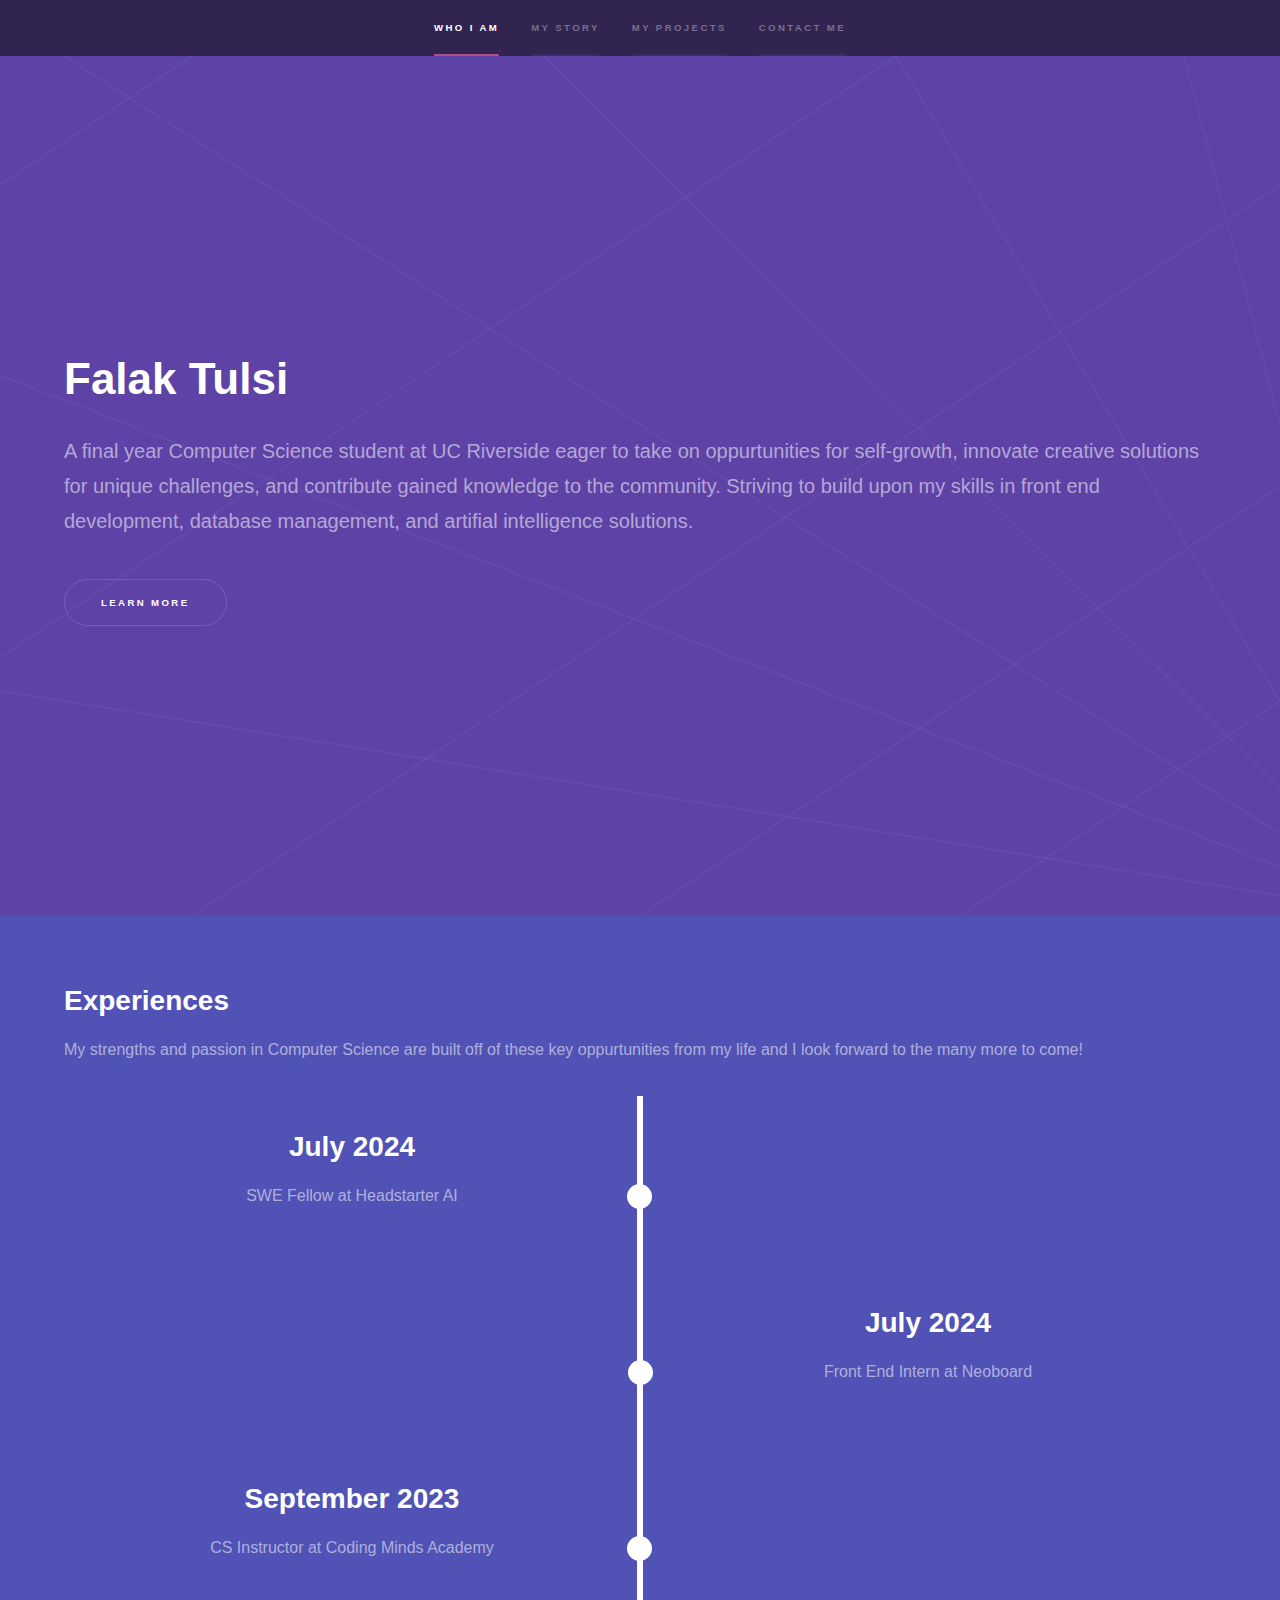
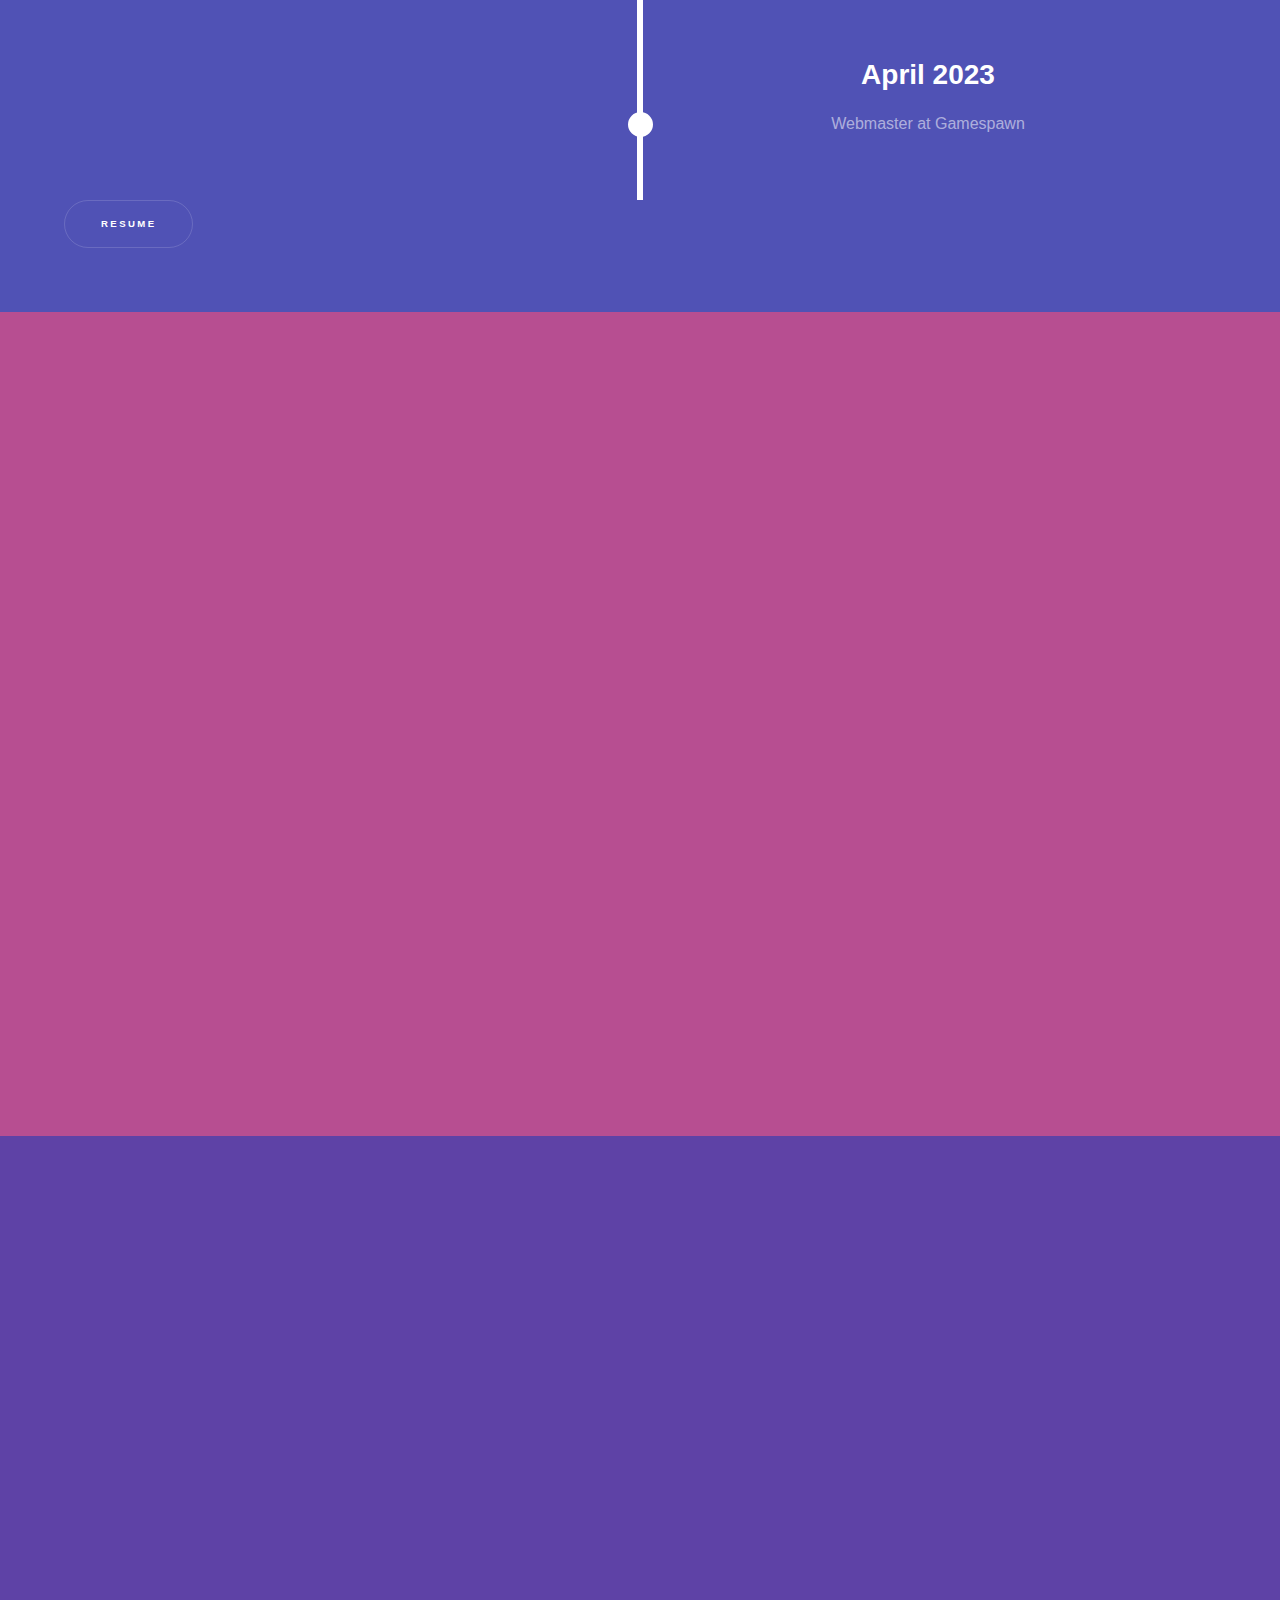
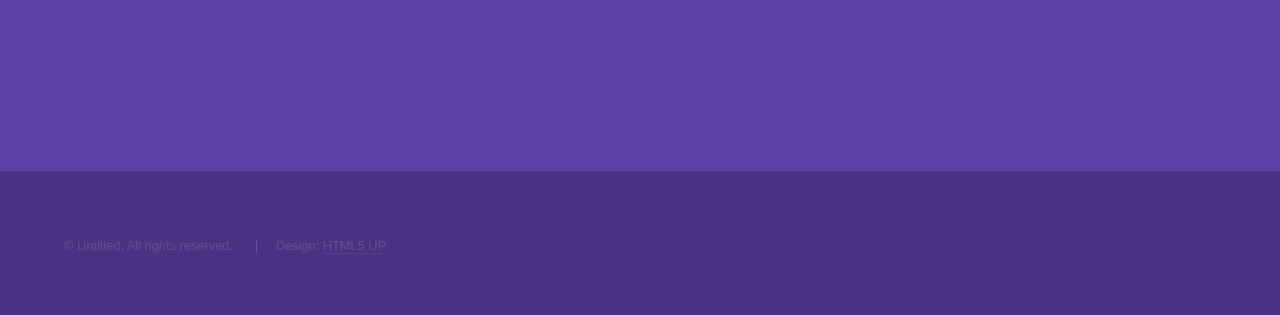
==== commit 06ac6c36: "Updated content, added experience and project sections" ====
--- a/index.html
+++ b/index.html
@@ -1,209 +1,247 @@
-<!DOCTYPE HTML>
+<!DOCTYPE html>
 <!--
 	Hyperspace by HTML5 UP
 	html5up.net | @ajlkn
 	Free for personal and commercial use under the CCA 3.0 license (html5up.net/license)
 -->
 <html>
-	<head>
-		<title>Hyperspace by HTML5 UP</title>
-		<meta charset="utf-8" />
-		<meta name="viewport" content="width=device-width, initial-scale=1, user-scalable=no" />
-		<link rel="stylesheet" href="assets/css/main.css" />
-		<noscript><link rel="stylesheet" href="assets/css/noscript.css" /></noscript>
-	</head>
-	<body class="is-preload">
-
-		<!-- Sidebar -->
-			<section id="sidebar">
-				<div class="inner">
-					<nav>
-						<ul>
-							<li><a href="#intro">Welcome</a></li>
-							<li><a href="#one">Who we are</a></li>
-							<li><a href="#two">What we do</a></li>
-							<li><a href="#three">Get in touch</a></li>
-						</ul>
-					</nav>
+  <head>
+    <title>Falak Tulsi Portfolio Site</title>
+    <meta charset="utf-8" />
+    <meta
+      name="viewport"
+      content="width=device-width, initial-scale=1, user-scalable=no"
+    />
+    <link rel="stylesheet" href="assets/css/main.css" />
+    <noscript
+      ><link rel="stylesheet" href="assets/css/noscript.css"
+    /></noscript>
+  </head>
+  <body class="is-preload">
+    <!-- Sidebar -->
+    <section id="sidebar">
+      <div class="inner">
+		<img src="../images/profile_pic.jpg" alt="Falak Tulsi" class="profile-image" >
+        <nav>
+          <ul>
+            <li><a href="#intro">WHO I AM</a></li>
+            <li><a href="#one">MY STORY</a></li>
+            <li><a href="#two">MY PROJECTS</a></li>
+            <li><a href="#three">CONTACT ME</a></li>
+          </ul>
+        </nav>
+      </div>
+    </section>
+
+    <!-- Wrapper -->
+    <div id="wrapper">
+      <!-- Intro -->
+      <section id="intro" class="wrapper style1 fullscreen fade-up">
+        <div class="inner">
+          <h1>Falak Tulsi</h1>
+          <p>A final year Computer Science student at UC Riverside eager to take on oppurtunities for self-growth, innovate creative solutions for unique challenges, and contribute gained knowledge to the community. Striving to build upon my skills in front end development, database management, and artifial intelligence solutions.</p>
+          <ul class="actions">
+            <li><a href="#one" class="button scrolly">Learn more</a></li>
+          </ul>
+        </div>
+      </section>
+
+      <!-- One -->
+      <section id="one" class="wrapper style2 spotlights">
+            <div class="inner">
+              <h2>Experiences</h2>
+              <p>
+                My strengths and passion in Computer Science are built off of these key oppurtunities from my life and I look forward to the many more to come!
+              </p>
+			  <div class="timeline">
+				<div class="container left">
+				  <div class="event">
+					<h2>July 2024</h2>
+					<p>SWE Fellow at Headstarter AI </p>
+				  </div>
 				</div>
-			</section>
-
-		<!-- Wrapper -->
-			<div id="wrapper">
-
-				<!-- Intro -->
-					<section id="intro" class="wrapper style1 fullscreen fade-up">
-						<div class="inner">
-							<h1>Hyperspace</h1>
-							<p>Just another fine responsive site template designed by <a href="http://html5up.net">HTML5 UP</a><br />
-							and released for free under the <a href="http://html5up.net/license">Creative Commons</a>.</p>
-							<ul class="actions">
-								<li><a href="#one" class="button scrolly">Learn more</a></li>
-							</ul>
-						</div>
-					</section>
-
-				<!-- One -->
-					<section id="one" class="wrapper style2 spotlights">
-						<section>
-							<a href="#" class="image"><img src="images/pic01.jpg" alt="" data-position="center center" /></a>
-							<div class="content">
-								<div class="inner">
-									<h2>Sed ipsum dolor</h2>
-									<p>Phasellus convallis elit id ullamcorper pulvinar. Duis aliquam turpis mauris, eu ultricies erat malesuada quis. Aliquam dapibus.</p>
-									<ul class="actions">
-										<li><a href="generic.html" class="button">Learn more</a></li>
-									</ul>
-								</div>
-							</div>
-						</section>
-						<section>
-							<a href="#" class="image"><img src="images/pic02.jpg" alt="" data-position="top center" /></a>
-							<div class="content">
-								<div class="inner">
-									<h2>Feugiat consequat</h2>
-									<p>Phasellus convallis elit id ullamcorper pulvinar. Duis aliquam turpis mauris, eu ultricies erat malesuada quis. Aliquam dapibus.</p>
-									<ul class="actions">
-										<li><a href="generic.html" class="button">Learn more</a></li>
-									</ul>
-								</div>
-							</div>
-						</section>
-						<section>
-							<a href="#" class="image"><img src="images/pic03.jpg" alt="" data-position="25% 25%" /></a>
-							<div class="content">
-								<div class="inner">
-									<h2>Ultricies aliquam</h2>
-									<p>Phasellus convallis elit id ullamcorper pulvinar. Duis aliquam turpis mauris, eu ultricies erat malesuada quis. Aliquam dapibus.</p>
-									<ul class="actions">
-										<li><a href="generic.html" class="button">Learn more</a></li>
-									</ul>
-								</div>
-							</div>
-						</section>
-					</section>
-
-				<!-- Two -->
-					<section id="two" class="wrapper style3 fade-up">
-						<div class="inner">
-							<h2>What we do</h2>
-							<p>Phasellus convallis elit id ullamcorper pulvinar. Duis aliquam turpis mauris, eu ultricies erat malesuada quis. Aliquam dapibus, lacus eget hendrerit bibendum, urna est aliquam sem, sit amet imperdiet est velit quis lorem.</p>
-							<div class="features">
-								<section>
-									<span class="icon solid major fa-code"></span>
-									<h3>Lorem ipsum amet</h3>
-									<p>Phasellus convallis elit id ullam corper amet et pulvinar. Duis aliquam turpis mauris, sed ultricies erat dapibus.</p>
-								</section>
-								<section>
-									<span class="icon solid major fa-lock"></span>
-									<h3>Aliquam sed nullam</h3>
-									<p>Phasellus convallis elit id ullam corper amet et pulvinar. Duis aliquam turpis mauris, sed ultricies erat dapibus.</p>
-								</section>
-								<section>
-									<span class="icon solid major fa-cog"></span>
-									<h3>Sed erat ullam corper</h3>
-									<p>Phasellus convallis elit id ullam corper amet et pulvinar. Duis aliquam turpis mauris, sed ultricies erat dapibus.</p>
-								</section>
-								<section>
-									<span class="icon solid major fa-desktop"></span>
-									<h3>Veroeros quis lorem</h3>
-									<p>Phasellus convallis elit id ullam corper amet et pulvinar. Duis aliquam turpis mauris, sed ultricies erat dapibus.</p>
-								</section>
-								<section>
-									<span class="icon solid major fa-link"></span>
-									<h3>Urna quis bibendum</h3>
-									<p>Phasellus convallis elit id ullam corper amet et pulvinar. Duis aliquam turpis mauris, sed ultricies erat dapibus.</p>
-								</section>
-								<section>
-									<span class="icon major fa-gem"></span>
-									<h3>Aliquam urna dapibus</h3>
-									<p>Phasellus convallis elit id ullam corper amet et pulvinar. Duis aliquam turpis mauris, sed ultricies erat dapibus.</p>
-								</section>
-							</div>
-							<ul class="actions">
-								<li><a href="generic.html" class="button">Learn more</a></li>
-							</ul>
-						</div>
-					</section>
-
-				<!-- Three -->
-					<section id="three" class="wrapper style1 fade-up">
-						<div class="inner">
-							<h2>Get in touch</h2>
-							<p>Phasellus convallis elit id ullamcorper pulvinar. Duis aliquam turpis mauris, eu ultricies erat malesuada quis. Aliquam dapibus, lacus eget hendrerit bibendum, urna est aliquam sem, sit amet imperdiet est velit quis lorem.</p>
-							<div class="split style1">
-								<section>
-									<form method="post" action="#">
-										<div class="fields">
-											<div class="field half">
-												<label for="name">Name</label>
-												<input type="text" name="name" id="name" />
-											</div>
-											<div class="field half">
-												<label for="email">Email</label>
-												<input type="text" name="email" id="email" />
-											</div>
-											<div class="field">
-												<label for="message">Message</label>
-												<textarea name="message" id="message" rows="5"></textarea>
-											</div>
-										</div>
-										<ul class="actions">
-											<li><a href="" class="button submit">Send Message</a></li>
-										</ul>
-									</form>
-								</section>
-								<section>
-									<ul class="contact">
-										<li>
-											<h3>Address</h3>
-											<span>12345 Somewhere Road #654<br />
-											Nashville, TN 00000-0000<br />
-											USA</span>
-										</li>
-										<li>
-											<h3>Email</h3>
-											<a href="#">user@untitled.tld</a>
-										</li>
-										<li>
-											<h3>Phone</h3>
-											<span>(000) 000-0000</span>
-										</li>
-										<li>
-											<h3>Social</h3>
-											<ul class="icons">
-												<li><a href="#" class="icon brands fa-twitter"><span class="label">Twitter</span></a></li>
-												<li><a href="#" class="icon brands fa-facebook-f"><span class="label">Facebook</span></a></li>
-												<li><a href="#" class="icon brands fa-github"><span class="label">GitHub</span></a></li>
-												<li><a href="#" class="icon brands fa-instagram"><span class="label">Instagram</span></a></li>
-												<li><a href="#" class="icon brands fa-linkedin-in"><span class="label">LinkedIn</span></a></li>
-											</ul>
-										</li>
-									</ul>
-								</section>
-							</div>
-						</div>
-					</section>
-
-			</div>
-
-		<!-- Footer -->
-			<footer id="footer" class="wrapper style1-alt">
-				<div class="inner">
-					<ul class="menu">
-						<li>&copy; Untitled. All rights reserved.</li><li>Design: <a href="http://html5up.net">HTML5 UP</a></li>
-					</ul>
+				<div class="container right">
+				  <div class="event">
+					<h2>July 2024</h2>
+					<p>Front End Intern at Neoboard</p>
+				  </div>
 				</div>
-			</footer>
-
-		<!-- Scripts -->
-			<script src="assets/js/jquery.min.js"></script>
-			<script src="assets/js/jquery.scrollex.min.js"></script>
-			<script src="assets/js/jquery.scrolly.min.js"></script>
-			<script src="assets/js/browser.min.js"></script>
-			<script src="assets/js/breakpoints.min.js"></script>
-			<script src="assets/js/util.js"></script>
-			<script src="assets/js/main.js"></script>
-
-	</body>
-</html>+				<div class="container left">
+					<div class="event">
+					  <h2>September 2023</h2>
+					  <p>CS Instructor at Coding Minds Academy </p>
+					</div>
+				  </div>
+				<div class="container right">
+					<div class="event">
+					  <h2>April 2023</h2>
+					  <p>Webmaster at Gamespawn</p>
+					</div>
+				  </div>
+			  </div>
+			  <ul class="actions">
+				<li><a href="https://www.overleaf.com/read/scfbxncqbzdr#bcfa04" class="button">Resume</a></li>
+			  </ul>
+            </div>
+      </section>
+
+      <!-- Two -->
+      <section id="two" class="wrapper style3 fade-up">
+        <div class="inner">
+          <h2>Projects</h2>
+          <p>
+            Love to grow my skills through various projects centered around
+            intriguing ideas, unfamiliar tech stacks, or creative solutions.
+            Feel free to reach out to me <a href="#three">here</a> to
+            collaborate on any amazing project ideas you have. Check out my
+            current works below!
+          </p>
+          <div class="features">
+            <section>
+              <span class="icon solid major fa-code"></span>
+              <h3>Go20</h3>
+              <p>
+                A Golang-powered system for reminding users to take a break from
+                the screen.
+              </p>
+              <ul class="actions">
+                <li>
+                  <a href="https://github.com/Tech13-08/Go20" class="button"
+                    >Github</a
+                  >
+                </li>
+              </ul>
+            </section>
+
+            <section>
+              <span class="icon solid major fa-lock"></span>
+              <h3>Bocchi Shell</h3>
+              <p>
+                A functioning shell built entirely in Rust centered around the theme of Bocchi the Rock. 
+              </p>
+			  <ul class="actions">
+                <li>
+                  <a href="https://github.com/Tech13-08/bocchi-shell" class="button"
+                    >Github</a
+                  >
+                </li>
+              </ul>
+            </section>
+            <section>
+              <span class="icon solid major fa-cog"></span>
+              <h3>Http Server</h3>
+              <p>
+                A Javascript http server capable of handling endpoints.
+              </p>
+			  <ul class="actions">
+                <li>
+                  <a href="https://github.com/Tech13-08/http-server" class="button"
+                    >Github</a
+                  >
+                </li>
+              </ul>
+            </section>
+            <section>
+              <span class="icon solid major fa-desktop"></span>
+              <h3>Don't Go Over</h3>
+              <p>
+                An arduino project multiplayer game with the goal of not going over an unkown number.
+              </p>
+			  <ul class="actions">
+                <li>
+                  <a href="https://github.com/Tech13-08/Dont-Go-Over" class="button"
+                    >Github</a
+                  >
+                </li>
+              </ul>
+            </section>
+      </section>
+
+      <!-- Three -->
+      <section id="three" class="wrapper style1 fade-up">
+        <div class="inner">
+          <h2>Contact Me</h2>
+          <p>
+            Feel free to reach out to me here, I would love to connect with you!
+          </p>
+          <div class="split style1">
+            <section>
+              <form method="post" action="#">
+                <div class="fields">
+                  <div class="field half">
+                    <label for="name">Name</label>
+                    <input type="text" name="name" id="name" />
+                  </div>
+                  <div class="field half">
+                    <label for="email">Email</label>
+                    <input type="text" name="email" id="email" />
+                  </div>
+                  <div class="field">
+                    <label for="message">Message</label>
+                    <textarea name="message" id="message" rows="5"></textarea>
+                  </div>
+                </div>
+                <ul class="actions">
+                  <li><a href="" class="button submit">Send Message</a></li>
+                </ul>
+              </form>
+            </section>
+            <section>
+              <ul class="contact">
+                <li>
+                  <h3>Email</h3>
+                  <a href="#">falaktulsi@gmail.com</a>
+                </li>
+                <li>
+                  <h3>Social</h3>
+                  <ul class="icons">
+                    <li>
+                      <a
+                        href="https://github.com/Tech13-08"
+                        class="icon brands fa-github"
+                        ><span class="label">GitHub</span></a
+                      >
+                    </li>
+                    <li>
+                      <a
+                        href="https://discord.com/users/495038268019048459"
+                        class="icon brands fa-discord"
+                        ><span class="label">Discord</span></a
+                      >
+                    </li>
+                    <li>
+                      <a
+                        href="https://www.linkedin.com/in/falak-tulsi/"
+                        class="icon brands fa-linkedin-in"
+                        ><span class="label">LinkedIn</span></a
+                      >
+                    </li>
+                  </ul>
+                </li>
+              </ul>
+            </section>
+          </div>
+        </div>
+      </section>
+    </div>
+
+    <!-- Footer -->
+    <footer id="footer" class="wrapper style1-alt">
+      <div class="inner">
+        <ul class="menu">
+          <li>&copy; Untitled. All rights reserved.</li>
+          <li>Design: <a href="http://html5up.net">HTML5 UP</a></li>
+        </ul>
+      </div>
+    </footer>
+
+    <!-- Scripts -->
+    <script src="assets/js/jquery.min.js"></script>
+    <script src="assets/js/jquery.scrollex.min.js"></script>
+    <script src="assets/js/jquery.scrolly.min.js"></script>
+    <script src="assets/js/browser.min.js"></script>
+    <script src="assets/js/breakpoints.min.js"></script>
+    <script src="assets/js/util.js"></script>
+    <script src="assets/js/main.js"></script>
+  </body>
+</html>
--- a/assets/css/main.css
+++ b/assets/css/main.css
@@ -6,3904 +6,4070 @@
 	Free for personal and commercial use under the CCA 3.0 license (html5up.net/license)
 */
 
-html, body, div, span, applet, object,
-iframe, h1, h2, h3, h4, h5, h6, p, blockquote,
-pre, a, abbr, acronym, address, big, cite,
-code, del, dfn, em, img, ins, kbd, q, s, samp,
-small, strike, strong, sub, sup, tt, var, b,
-u, i, center, dl, dt, dd, ol, ul, li, fieldset,
-form, label, legend, table, caption, tbody,
-tfoot, thead, tr, th, td, article, aside,
-canvas, details, embed, figure, figcaption,
-footer, header, hgroup, menu, nav, output, ruby,
-section, summary, time, mark, audio, video {
-	margin: 0;
-	padding: 0;
-	border: 0;
-	font-size: 100%;
-	font: inherit;
-	vertical-align: baseline;}
-
-article, aside, details, figcaption, figure,
-footer, header, hgroup, menu, nav, section {
-	display: block;}
+html,
+body,
+div,
+span,
+applet,
+object,
+iframe,
+h1,
+h2,
+h3,
+h4,
+h5,
+h6,
+p,
+blockquote,
+pre,
+a,
+abbr,
+acronym,
+address,
+big,
+cite,
+code,
+del,
+dfn,
+em,
+img,
+ins,
+kbd,
+q,
+s,
+samp,
+small,
+strike,
+strong,
+sub,
+sup,
+tt,
+var,
+b,
+u,
+i,
+center,
+dl,
+dt,
+dd,
+ol,
+ul,
+li,
+fieldset,
+form,
+label,
+legend,
+table,
+caption,
+tbody,
+tfoot,
+thead,
+tr,
+th,
+td,
+article,
+aside,
+canvas,
+details,
+embed,
+figure,
+figcaption,
+footer,
+header,
+hgroup,
+menu,
+nav,
+output,
+ruby,
+section,
+summary,
+time,
+mark,
+audio,
+video {
+  margin: 0;
+  padding: 0;
+  border: 0;
+  font-size: 100%;
+  font: inherit;
+  vertical-align: baseline;
+}
+
+article,
+aside,
+details,
+figcaption,
+figure,
+footer,
+header,
+hgroup,
+menu,
+nav,
+section {
+  display: block;
+}
 
 body {
-	line-height: 1;
-}
-
-ol, ul {
-	list-style: none;
-}
-
-blockquote, q {
-	quotes: none;
-}
-
-	blockquote:before, blockquote:after, q:before, q:after {
-		content: '';
-		content: none;
-	}
+  line-height: 1;
+}
+
+ol,
+ul {
+  list-style: none;
+}
+
+blockquote,
+q {
+  quotes: none;
+}
+
+blockquote:before,
+blockquote:after,
+q:before,
+q:after {
+  content: "";
+  content: none;
+}
 
 table {
-	border-collapse: collapse;
-	border-spacing: 0;
+  border-collapse: collapse;
+  border-spacing: 0;
 }
 
 body {
-	-webkit-text-size-adjust: none;
+  -webkit-text-size-adjust: none;
 }
 
 mark {
-	background-color: transparent;
-	color: inherit;
+  background-color: transparent;
+  color: inherit;
 }
 
 input::-moz-focus-inner {
-	border: 0;
-	padding: 0;
-}
-
-input, select, textarea {
-	-moz-appearance: none;
-	-webkit-appearance: none;
-	-ms-appearance: none;
-	appearance: none;
+  border: 0;
+  padding: 0;
+}
+
+input,
+select,
+textarea {
+  -moz-appearance: none;
+  -webkit-appearance: none;
+  -ms-appearance: none;
+  appearance: none;
 }
 
 /* Basic */
 
-	@-ms-viewport {
-		width: device-width;
-	}
-
-	body {
-		-ms-overflow-style: scrollbar;
-	}
-
-	@media screen and (max-width: 480px) {
-
-		html, body {
-			min-width: 320px;
-		}
-
-	}
-
-	html {
-		box-sizing: border-box;
-	}
-
-	*, *:before, *:after {
-		box-sizing: inherit;
-	}
-
-	body {
-		background: #312450;
-	}
-
-		body.is-preload *, body.is-preload *:before, body.is-preload *:after {
-			-moz-animation: none !important;
-			-webkit-animation: none !important;
-			-ms-animation: none !important;
-			animation: none !important;
-			-moz-transition: none !important;
-			-webkit-transition: none !important;
-			-ms-transition: none !important;
-			transition: none !important;
-		}
+@-ms-viewport {
+  width: device-width;
+}
+
+body {
+  -ms-overflow-style: scrollbar;
+}
+
+@media screen and (max-width: 480px) {
+  html,
+  body {
+    min-width: 320px;
+  }
+}
+
+html {
+  box-sizing: border-box;
+}
+
+*,
+*:before,
+*:after {
+  box-sizing: inherit;
+}
+
+body {
+  background: #312450;
+}
+
+body.is-preload *,
+body.is-preload *:before,
+body.is-preload *:after {
+  -moz-animation: none !important;
+  -webkit-animation: none !important;
+  -ms-animation: none !important;
+  animation: none !important;
+  -moz-transition: none !important;
+  -webkit-transition: none !important;
+  -ms-transition: none !important;
+  transition: none !important;
+}
 
 /* Type */
 
-	body, input, select, textarea {
-		color: rgba(255, 255, 255, 0.55);
-		font-family: Arial, Helvetica, sans-serif;
-		font-size: 16.5pt;
-		font-weight: normal;
-		line-height: 1.75;
-	}
-
-		@media screen and (max-width: 1680px) {
-
-			body, input, select, textarea {
-				font-size: 13pt;
-			}
-
-		}
-
-		@media screen and (max-width: 1280px) {
-
-			body, input, select, textarea {
-				font-size: 12pt;
-			}
-
-		}
-
-		@media screen and (max-width: 360px) {
-
-			body, input, select, textarea {
-				font-size: 11pt;
-			}
-
-		}
-
-	a {
-		-moz-transition: color 0.2s ease, border-bottom-color 0.2s ease;
-		-webkit-transition: color 0.2s ease, border-bottom-color 0.2s ease;
-		-ms-transition: color 0.2s ease, border-bottom-color 0.2s ease;
-		transition: color 0.2s ease, border-bottom-color 0.2s ease;
-		border-bottom: dotted 1px rgba(255, 255, 255, 0.35);
-		color: inherit;
-		text-decoration: none;
-	}
-
-		a:hover {
-			border-bottom-color: transparent;
-			color: #ffffff;
-		}
-
-	strong, b {
-		color: #ffffff;
-		font-weight: bold;
-	}
-
-	em, i {
-		font-style: italic;
-	}
-
-	p {
-		margin: 0 0 2em 0;
-	}
-
-	h1, h2, h3, h4, h5, h6 {
-		color: #ffffff;
-		font-weight: bold;
-		line-height: 1.5;
-		margin: 0 0 0.5em 0;
-	}
-
-		h1 a, h2 a, h3 a, h4 a, h5 a, h6 a {
-			color: inherit;
-			text-decoration: none;
-		}
-
-	h1 {
-		font-size: 2.75em;
-	}
-
-		h1.major {
-			margin: 0 0 1.3em 0;
-			position: relative;
-			padding-bottom: 0.35em;
-		}
-
-			h1.major:after {
-				background-image: -moz-linear-gradient(to right, #5e42a6, #b74e91);
-				background-image: -webkit-linear-gradient(to right, #5e42a6, #b74e91);
-				background-image: -ms-linear-gradient(to right, #5e42a6, #b74e91);
-				background-image: linear-gradient(to right, #5e42a6, #b74e91);
-				-moz-transition: max-width 0.2s ease;
-				-webkit-transition: max-width 0.2s ease;
-				-ms-transition: max-width 0.2s ease;
-				transition: max-width 0.2s ease;
-				border-radius: 0.2em;
-				bottom: 0;
-				content: '';
-				height: 0.05em;
-				position: absolute;
-				right: 0;
-				width: 100%;
-			}
-
-	h2 {
-		font-size: 1.75em;
-	}
-
-	h3 {
-		font-size: 1.1em;
-	}
-
-	h4 {
-		font-size: 1em;
-	}
-
-	h5 {
-		font-size: 0.8em;
-	}
-
-	h6 {
-		font-size: 0.6em;
-	}
-
-	@media screen and (max-width: 736px) {
-
-		h1 {
-			font-size: 2em;
-		}
-
-		h2 {
-			font-size: 1.25em;
-		}
-
-		h3 {
-			font-size: 1em;
-		}
-
-		h4 {
-			font-size: 0.8em;
-		}
-
-		h5 {
-			font-size: 0.6em;
-		}
-
-		h6 {
-			font-size: 0.6em;
-		}
-
-	}
-
-	sub {
-		font-size: 0.8em;
-		position: relative;
-		top: 0.5em;
-	}
-
-	sup {
-		font-size: 0.8em;
-		position: relative;
-		top: -0.5em;
-	}
-
-	blockquote {
-		border-left: solid 4px rgba(255, 255, 255, 0.15);
-		font-style: italic;
-		margin: 0 0 2em 0;
-		padding: 0.5em 0 0.5em 2em;
-	}
-
-	code {
-		background: rgba(255, 255, 255, 0.05);
-		border-radius: 0.25em;
-		border: solid 1px rgba(255, 255, 255, 0.15);
-		font-family: "Courier New", monospace;
-		font-size: 0.9em;
-		margin: 0 0.25em;
-		padding: 0.25em 0.65em;
-	}
-
-	pre {
-		-webkit-overflow-scrolling: touch;
-		font-family: "Courier New", monospace;
-		font-size: 0.9em;
-		margin: 0 0 2em 0;
-	}
-
-		pre code {
-			display: block;
-			line-height: 1.75em;
-			padding: 1em 1.5em;
-			overflow-x: auto;
-		}
-
-	hr {
-		border: 0;
-		border-bottom: solid 1px rgba(255, 255, 255, 0.15);
-		margin: 2em 0;
-	}
-
-		hr.major {
-			margin: 3em 0;
-		}
-
-	.align-left {
-		text-align: left;
-	}
-
-	.align-center {
-		text-align: center;
-	}
-
-	.align-right {
-		text-align: right;
-	}
+body,
+input,
+select,
+textarea {
+  color: rgba(255, 255, 255, 0.55);
+  font-family: Arial, Helvetica, sans-serif;
+  font-size: 16.5pt;
+  font-weight: normal;
+  line-height: 1.75;
+}
+
+@media screen and (max-width: 1680px) {
+  body,
+  input,
+  select,
+  textarea {
+    font-size: 13pt;
+  }
+}
+
+@media screen and (max-width: 1280px) {
+  body,
+  input,
+  select,
+  textarea {
+    font-size: 12pt;
+  }
+}
+
+@media screen and (max-width: 360px) {
+  body,
+  input,
+  select,
+  textarea {
+    font-size: 11pt;
+  }
+}
+
+a {
+  -moz-transition: color 0.2s ease, border-bottom-color 0.2s ease;
+  -webkit-transition: color 0.2s ease, border-bottom-color 0.2s ease;
+  -ms-transition: color 0.2s ease, border-bottom-color 0.2s ease;
+  transition: color 0.2s ease, border-bottom-color 0.2s ease;
+  border-bottom: dotted 1px rgba(255, 255, 255, 0.35);
+  color: inherit;
+  text-decoration: none;
+}
+
+a:hover {
+  border-bottom-color: transparent;
+  color: #ffffff;
+}
+
+strong,
+b {
+  color: #ffffff;
+  font-weight: bold;
+}
+
+em,
+i {
+  font-style: italic;
+}
+
+p {
+  margin: 0 0 2em 0;
+}
+
+h1,
+h2,
+h3,
+h4,
+h5,
+h6 {
+  color: #ffffff;
+  font-weight: bold;
+  line-height: 1.5;
+  margin: 0 0 0.5em 0;
+}
+
+h1 a,
+h2 a,
+h3 a,
+h4 a,
+h5 a,
+h6 a {
+  color: inherit;
+  text-decoration: none;
+}
+
+h1 {
+  font-size: 2.75em;
+}
+
+h1.major {
+  margin: 0 0 1.3em 0;
+  position: relative;
+  padding-bottom: 0.35em;
+}
+
+h1.major:after {
+  background-image: -moz-linear-gradient(to right, #5e42a6, #b74e91);
+  background-image: -webkit-linear-gradient(to right, #5e42a6, #b74e91);
+  background-image: -ms-linear-gradient(to right, #5e42a6, #b74e91);
+  background-image: linear-gradient(to right, #5e42a6, #b74e91);
+  -moz-transition: max-width 0.2s ease;
+  -webkit-transition: max-width 0.2s ease;
+  -ms-transition: max-width 0.2s ease;
+  transition: max-width 0.2s ease;
+  border-radius: 0.2em;
+  bottom: 0;
+  content: "";
+  height: 0.05em;
+  position: absolute;
+  right: 0;
+  width: 100%;
+}
+
+h2 {
+  font-size: 1.75em;
+}
+
+h3 {
+  font-size: 1.1em;
+}
+
+h4 {
+  font-size: 1em;
+}
+
+h5 {
+  font-size: 0.8em;
+}
+
+h6 {
+  font-size: 0.6em;
+}
+
+@media screen and (max-width: 736px) {
+  h1 {
+    font-size: 2em;
+  }
+
+  h2 {
+    font-size: 1.25em;
+  }
+
+  h3 {
+    font-size: 1em;
+  }
+
+  h4 {
+    font-size: 0.8em;
+  }
+
+  h5 {
+    font-size: 0.6em;
+  }
+
+  h6 {
+    font-size: 0.6em;
+  }
+}
+
+sub {
+  font-size: 0.8em;
+  position: relative;
+  top: 0.5em;
+}
+
+sup {
+  font-size: 0.8em;
+  position: relative;
+  top: -0.5em;
+}
+
+blockquote {
+  border-left: solid 4px rgba(255, 255, 255, 0.15);
+  font-style: italic;
+  margin: 0 0 2em 0;
+  padding: 0.5em 0 0.5em 2em;
+}
+
+code {
+  background: rgba(255, 255, 255, 0.05);
+  border-radius: 0.25em;
+  border: solid 1px rgba(255, 255, 255, 0.15);
+  font-family: "Courier New", monospace;
+  font-size: 0.9em;
+  margin: 0 0.25em;
+  padding: 0.25em 0.65em;
+}
+
+pre {
+  -webkit-overflow-scrolling: touch;
+  font-family: "Courier New", monospace;
+  font-size: 0.9em;
+  margin: 0 0 2em 0;
+}
+
+pre code {
+  display: block;
+  line-height: 1.75em;
+  padding: 1em 1.5em;
+  overflow-x: auto;
+}
+
+hr {
+  border: 0;
+  border-bottom: solid 1px rgba(255, 255, 255, 0.15);
+  margin: 2em 0;
+}
+
+hr.major {
+  margin: 3em 0;
+}
+
+.align-left {
+  text-align: left;
+}
+
+.align-center {
+  text-align: center;
+}
+
+.align-right {
+  text-align: right;
+}
 
 /* Row */
 
-	.row {
-		display: flex;
-		flex-wrap: wrap;
-		box-sizing: border-box;
-		align-items: stretch;
-	}
-
-		.row > * {
-			box-sizing: border-box;
-		}
-
-		.row.gtr-uniform > * > :last-child {
-			margin-bottom: 0;
-		}
-
-		.row.aln-left {
-			justify-content: flex-start;
-		}
-
-		.row.aln-center {
-			justify-content: center;
-		}
-
-		.row.aln-right {
-			justify-content: flex-end;
-		}
-
-		.row.aln-top {
-			align-items: flex-start;
-		}
-
-		.row.aln-middle {
-			align-items: center;
-		}
-
-		.row.aln-bottom {
-			align-items: flex-end;
-		}
-
-		.row > .imp {
-			order: -1;
-		}
-
-		.row > .col-1 {
-			width: 8.33333%;
-		}
-
-		.row > .off-1 {
-			margin-left: 8.33333%;
-		}
-
-		.row > .col-2 {
-			width: 16.66667%;
-		}
-
-		.row > .off-2 {
-			margin-left: 16.66667%;
-		}
-
-		.row > .col-3 {
-			width: 25%;
-		}
-
-		.row > .off-3 {
-			margin-left: 25%;
-		}
-
-		.row > .col-4 {
-			width: 33.33333%;
-		}
-
-		.row > .off-4 {
-			margin-left: 33.33333%;
-		}
-
-		.row > .col-5 {
-			width: 41.66667%;
-		}
-
-		.row > .off-5 {
-			margin-left: 41.66667%;
-		}
-
-		.row > .col-6 {
-			width: 50%;
-		}
-
-		.row > .off-6 {
-			margin-left: 50%;
-		}
-
-		.row > .col-7 {
-			width: 58.33333%;
-		}
-
-		.row > .off-7 {
-			margin-left: 58.33333%;
-		}
-
-		.row > .col-8 {
-			width: 66.66667%;
-		}
-
-		.row > .off-8 {
-			margin-left: 66.66667%;
-		}
-
-		.row > .col-9 {
-			width: 75%;
-		}
-
-		.row > .off-9 {
-			margin-left: 75%;
-		}
-
-		.row > .col-10 {
-			width: 83.33333%;
-		}
-
-		.row > .off-10 {
-			margin-left: 83.33333%;
-		}
-
-		.row > .col-11 {
-			width: 91.66667%;
-		}
-
-		.row > .off-11 {
-			margin-left: 91.66667%;
-		}
-
-		.row > .col-12 {
-			width: 100%;
-		}
-
-		.row > .off-12 {
-			margin-left: 100%;
-		}
-
-		.row.gtr-0 {
-			margin-top: 0;
-			margin-left: 0em;
-		}
-
-			.row.gtr-0 > * {
-				padding: 0 0 0 0em;
-			}
-
-			.row.gtr-0.gtr-uniform {
-				margin-top: 0em;
-			}
-
-				.row.gtr-0.gtr-uniform > * {
-					padding-top: 0em;
-				}
-
-		.row.gtr-25 {
-			margin-top: 0;
-			margin-left: -0.375em;
-		}
-
-			.row.gtr-25 > * {
-				padding: 0 0 0 0.375em;
-			}
-
-			.row.gtr-25.gtr-uniform {
-				margin-top: -0.375em;
-			}
-
-				.row.gtr-25.gtr-uniform > * {
-					padding-top: 0.375em;
-				}
-
-		.row.gtr-50 {
-			margin-top: 0;
-			margin-left: -0.75em;
-		}
-
-			.row.gtr-50 > * {
-				padding: 0 0 0 0.75em;
-			}
-
-			.row.gtr-50.gtr-uniform {
-				margin-top: -0.75em;
-			}
-
-				.row.gtr-50.gtr-uniform > * {
-					padding-top: 0.75em;
-				}
-
-		.row {
-			margin-top: 0;
-			margin-left: -1.5em;
-		}
-
-			.row > * {
-				padding: 0 0 0 1.5em;
-			}
-
-			.row.gtr-uniform {
-				margin-top: -1.5em;
-			}
-
-				.row.gtr-uniform > * {
-					padding-top: 1.5em;
-				}
-
-		.row.gtr-150 {
-			margin-top: 0;
-			margin-left: -2.25em;
-		}
-
-			.row.gtr-150 > * {
-				padding: 0 0 0 2.25em;
-			}
-
-			.row.gtr-150.gtr-uniform {
-				margin-top: -2.25em;
-			}
-
-				.row.gtr-150.gtr-uniform > * {
-					padding-top: 2.25em;
-				}
-
-		.row.gtr-200 {
-			margin-top: 0;
-			margin-left: -3em;
-		}
-
-			.row.gtr-200 > * {
-				padding: 0 0 0 3em;
-			}
-
-			.row.gtr-200.gtr-uniform {
-				margin-top: -3em;
-			}
-
-				.row.gtr-200.gtr-uniform > * {
-					padding-top: 3em;
-				}
-
-		@media screen and (max-width: 1680px) {
-
-			.row {
-				display: flex;
-				flex-wrap: wrap;
-				box-sizing: border-box;
-				align-items: stretch;
-			}
-
-				.row > * {
-					box-sizing: border-box;
-				}
-
-				.row.gtr-uniform > * > :last-child {
-					margin-bottom: 0;
-				}
-
-				.row.aln-left {
-					justify-content: flex-start;
-				}
-
-				.row.aln-center {
-					justify-content: center;
-				}
-
-				.row.aln-right {
-					justify-content: flex-end;
-				}
-
-				.row.aln-top {
-					align-items: flex-start;
-				}
-
-				.row.aln-middle {
-					align-items: center;
-				}
-
-				.row.aln-bottom {
-					align-items: flex-end;
-				}
-
-				.row > .imp-xlarge {
-					order: -1;
-				}
-
-				.row > .col-1-xlarge {
-					width: 8.33333%;
-				}
-
-				.row > .off-1-xlarge {
-					margin-left: 8.33333%;
-				}
-
-				.row > .col-2-xlarge {
-					width: 16.66667%;
-				}
-
-				.row > .off-2-xlarge {
-					margin-left: 16.66667%;
-				}
-
-				.row > .col-3-xlarge {
-					width: 25%;
-				}
-
-				.row > .off-3-xlarge {
-					margin-left: 25%;
-				}
-
-				.row > .col-4-xlarge {
-					width: 33.33333%;
-				}
-
-				.row > .off-4-xlarge {
-					margin-left: 33.33333%;
-				}
-
-				.row > .col-5-xlarge {
-					width: 41.66667%;
-				}
-
-				.row > .off-5-xlarge {
-					margin-left: 41.66667%;
-				}
-
-				.row > .col-6-xlarge {
-					width: 50%;
-				}
-
-				.row > .off-6-xlarge {
-					margin-left: 50%;
-				}
-
-				.row > .col-7-xlarge {
-					width: 58.33333%;
-				}
-
-				.row > .off-7-xlarge {
-					margin-left: 58.33333%;
-				}
-
-				.row > .col-8-xlarge {
-					width: 66.66667%;
-				}
-
-				.row > .off-8-xlarge {
-					margin-left: 66.66667%;
-				}
-
-				.row > .col-9-xlarge {
-					width: 75%;
-				}
-
-				.row > .off-9-xlarge {
-					margin-left: 75%;
-				}
-
-				.row > .col-10-xlarge {
-					width: 83.33333%;
-				}
-
-				.row > .off-10-xlarge {
-					margin-left: 83.33333%;
-				}
-
-				.row > .col-11-xlarge {
-					width: 91.66667%;
-				}
-
-				.row > .off-11-xlarge {
-					margin-left: 91.66667%;
-				}
-
-				.row > .col-12-xlarge {
-					width: 100%;
-				}
-
-				.row > .off-12-xlarge {
-					margin-left: 100%;
-				}
-
-				.row.gtr-0 {
-					margin-top: 0;
-					margin-left: 0em;
-				}
-
-					.row.gtr-0 > * {
-						padding: 0 0 0 0em;
-					}
-
-					.row.gtr-0.gtr-uniform {
-						margin-top: 0em;
-					}
-
-						.row.gtr-0.gtr-uniform > * {
-							padding-top: 0em;
-						}
-
-				.row.gtr-25 {
-					margin-top: 0;
-					margin-left: -0.375em;
-				}
-
-					.row.gtr-25 > * {
-						padding: 0 0 0 0.375em;
-					}
-
-					.row.gtr-25.gtr-uniform {
-						margin-top: -0.375em;
-					}
-
-						.row.gtr-25.gtr-uniform > * {
-							padding-top: 0.375em;
-						}
-
-				.row.gtr-50 {
-					margin-top: 0;
-					margin-left: -0.75em;
-				}
-
-					.row.gtr-50 > * {
-						padding: 0 0 0 0.75em;
-					}
-
-					.row.gtr-50.gtr-uniform {
-						margin-top: -0.75em;
-					}
-
-						.row.gtr-50.gtr-uniform > * {
-							padding-top: 0.75em;
-						}
-
-				.row {
-					margin-top: 0;
-					margin-left: -1.5em;
-				}
-
-					.row > * {
-						padding: 0 0 0 1.5em;
-					}
-
-					.row.gtr-uniform {
-						margin-top: -1.5em;
-					}
-
-						.row.gtr-uniform > * {
-							padding-top: 1.5em;
-						}
-
-				.row.gtr-150 {
-					margin-top: 0;
-					margin-left: -2.25em;
-				}
-
-					.row.gtr-150 > * {
-						padding: 0 0 0 2.25em;
-					}
-
-					.row.gtr-150.gtr-uniform {
-						margin-top: -2.25em;
-					}
-
-						.row.gtr-150.gtr-uniform > * {
-							padding-top: 2.25em;
-						}
-
-				.row.gtr-200 {
-					margin-top: 0;
-					margin-left: -3em;
-				}
-
-					.row.gtr-200 > * {
-						padding: 0 0 0 3em;
-					}
-
-					.row.gtr-200.gtr-uniform {
-						margin-top: -3em;
-					}
-
-						.row.gtr-200.gtr-uniform > * {
-							padding-top: 3em;
-						}
-
-		}
-
-		@media screen and (max-width: 1280px) {
-
-			.row {
-				display: flex;
-				flex-wrap: wrap;
-				box-sizing: border-box;
-				align-items: stretch;
-			}
-
-				.row > * {
-					box-sizing: border-box;
-				}
-
-				.row.gtr-uniform > * > :last-child {
-					margin-bottom: 0;
-				}
-
-				.row.aln-left {
-					justify-content: flex-start;
-				}
-
-				.row.aln-center {
-					justify-content: center;
-				}
-
-				.row.aln-right {
-					justify-content: flex-end;
-				}
-
-				.row.aln-top {
-					align-items: flex-start;
-				}
-
-				.row.aln-middle {
-					align-items: center;
-				}
-
-				.row.aln-bottom {
-					align-items: flex-end;
-				}
-
-				.row > .imp-large {
-					order: -1;
-				}
-
-				.row > .col-1-large {
-					width: 8.33333%;
-				}
-
-				.row > .off-1-large {
-					margin-left: 8.33333%;
-				}
-
-				.row > .col-2-large {
-					width: 16.66667%;
-				}
-
-				.row > .off-2-large {
-					margin-left: 16.66667%;
-				}
-
-				.row > .col-3-large {
-					width: 25%;
-				}
-
-				.row > .off-3-large {
-					margin-left: 25%;
-				}
-
-				.row > .col-4-large {
-					width: 33.33333%;
-				}
-
-				.row > .off-4-large {
-					margin-left: 33.33333%;
-				}
-
-				.row > .col-5-large {
-					width: 41.66667%;
-				}
-
-				.row > .off-5-large {
-					margin-left: 41.66667%;
-				}
-
-				.row > .col-6-large {
-					width: 50%;
-				}
-
-				.row > .off-6-large {
-					margin-left: 50%;
-				}
-
-				.row > .col-7-large {
-					width: 58.33333%;
-				}
-
-				.row > .off-7-large {
-					margin-left: 58.33333%;
-				}
-
-				.row > .col-8-large {
-					width: 66.66667%;
-				}
-
-				.row > .off-8-large {
-					margin-left: 66.66667%;
-				}
-
-				.row > .col-9-large {
-					width: 75%;
-				}
-
-				.row > .off-9-large {
-					margin-left: 75%;
-				}
-
-				.row > .col-10-large {
-					width: 83.33333%;
-				}
-
-				.row > .off-10-large {
-					margin-left: 83.33333%;
-				}
-
-				.row > .col-11-large {
-					width: 91.66667%;
-				}
-
-				.row > .off-11-large {
-					margin-left: 91.66667%;
-				}
-
-				.row > .col-12-large {
-					width: 100%;
-				}
-
-				.row > .off-12-large {
-					margin-left: 100%;
-				}
-
-				.row.gtr-0 {
-					margin-top: 0;
-					margin-left: 0em;
-				}
-
-					.row.gtr-0 > * {
-						padding: 0 0 0 0em;
-					}
-
-					.row.gtr-0.gtr-uniform {
-						margin-top: 0em;
-					}
-
-						.row.gtr-0.gtr-uniform > * {
-							padding-top: 0em;
-						}
-
-				.row.gtr-25 {
-					margin-top: 0;
-					margin-left: -0.375em;
-				}
-
-					.row.gtr-25 > * {
-						padding: 0 0 0 0.375em;
-					}
-
-					.row.gtr-25.gtr-uniform {
-						margin-top: -0.375em;
-					}
-
-						.row.gtr-25.gtr-uniform > * {
-							padding-top: 0.375em;
-						}
-
-				.row.gtr-50 {
-					margin-top: 0;
-					margin-left: -0.75em;
-				}
-
-					.row.gtr-50 > * {
-						padding: 0 0 0 0.75em;
-					}
-
-					.row.gtr-50.gtr-uniform {
-						margin-top: -0.75em;
-					}
-
-						.row.gtr-50.gtr-uniform > * {
-							padding-top: 0.75em;
-						}
-
-				.row {
-					margin-top: 0;
-					margin-left: -1.5em;
-				}
-
-					.row > * {
-						padding: 0 0 0 1.5em;
-					}
-
-					.row.gtr-uniform {
-						margin-top: -1.5em;
-					}
-
-						.row.gtr-uniform > * {
-							padding-top: 1.5em;
-						}
-
-				.row.gtr-150 {
-					margin-top: 0;
-					margin-left: -2.25em;
-				}
-
-					.row.gtr-150 > * {
-						padding: 0 0 0 2.25em;
-					}
-
-					.row.gtr-150.gtr-uniform {
-						margin-top: -2.25em;
-					}
-
-						.row.gtr-150.gtr-uniform > * {
-							padding-top: 2.25em;
-						}
-
-				.row.gtr-200 {
-					margin-top: 0;
-					margin-left: -3em;
-				}
-
-					.row.gtr-200 > * {
-						padding: 0 0 0 3em;
-					}
-
-					.row.gtr-200.gtr-uniform {
-						margin-top: -3em;
-					}
-
-						.row.gtr-200.gtr-uniform > * {
-							padding-top: 3em;
-						}
-
-		}
-
-		@media screen and (max-width: 980px) {
-
-			.row {
-				display: flex;
-				flex-wrap: wrap;
-				box-sizing: border-box;
-				align-items: stretch;
-			}
-
-				.row > * {
-					box-sizing: border-box;
-				}
-
-				.row.gtr-uniform > * > :last-child {
-					margin-bottom: 0;
-				}
-
-				.row.aln-left {
-					justify-content: flex-start;
-				}
-
-				.row.aln-center {
-					justify-content: center;
-				}
-
-				.row.aln-right {
-					justify-content: flex-end;
-				}
-
-				.row.aln-top {
-					align-items: flex-start;
-				}
-
-				.row.aln-middle {
-					align-items: center;
-				}
-
-				.row.aln-bottom {
-					align-items: flex-end;
-				}
-
-				.row > .imp-medium {
-					order: -1;
-				}
-
-				.row > .col-1-medium {
-					width: 8.33333%;
-				}
-
-				.row > .off-1-medium {
-					margin-left: 8.33333%;
-				}
-
-				.row > .col-2-medium {
-					width: 16.66667%;
-				}
-
-				.row > .off-2-medium {
-					margin-left: 16.66667%;
-				}
-
-				.row > .col-3-medium {
-					width: 25%;
-				}
-
-				.row > .off-3-medium {
-					margin-left: 25%;
-				}
-
-				.row > .col-4-medium {
-					width: 33.33333%;
-				}
-
-				.row > .off-4-medium {
-					margin-left: 33.33333%;
-				}
-
-				.row > .col-5-medium {
-					width: 41.66667%;
-				}
-
-				.row > .off-5-medium {
-					margin-left: 41.66667%;
-				}
-
-				.row > .col-6-medium {
-					width: 50%;
-				}
-
-				.row > .off-6-medium {
-					margin-left: 50%;
-				}
-
-				.row > .col-7-medium {
-					width: 58.33333%;
-				}
-
-				.row > .off-7-medium {
-					margin-left: 58.33333%;
-				}
-
-				.row > .col-8-medium {
-					width: 66.66667%;
-				}
-
-				.row > .off-8-medium {
-					margin-left: 66.66667%;
-				}
-
-				.row > .col-9-medium {
-					width: 75%;
-				}
-
-				.row > .off-9-medium {
-					margin-left: 75%;
-				}
-
-				.row > .col-10-medium {
-					width: 83.33333%;
-				}
-
-				.row > .off-10-medium {
-					margin-left: 83.33333%;
-				}
-
-				.row > .col-11-medium {
-					width: 91.66667%;
-				}
-
-				.row > .off-11-medium {
-					margin-left: 91.66667%;
-				}
-
-				.row > .col-12-medium {
-					width: 100%;
-				}
-
-				.row > .off-12-medium {
-					margin-left: 100%;
-				}
-
-				.row.gtr-0 {
-					margin-top: 0;
-					margin-left: 0em;
-				}
-
-					.row.gtr-0 > * {
-						padding: 0 0 0 0em;
-					}
-
-					.row.gtr-0.gtr-uniform {
-						margin-top: 0em;
-					}
-
-						.row.gtr-0.gtr-uniform > * {
-							padding-top: 0em;
-						}
-
-				.row.gtr-25 {
-					margin-top: 0;
-					margin-left: -0.375em;
-				}
-
-					.row.gtr-25 > * {
-						padding: 0 0 0 0.375em;
-					}
-
-					.row.gtr-25.gtr-uniform {
-						margin-top: -0.375em;
-					}
-
-						.row.gtr-25.gtr-uniform > * {
-							padding-top: 0.375em;
-						}
-
-				.row.gtr-50 {
-					margin-top: 0;
-					margin-left: -0.75em;
-				}
-
-					.row.gtr-50 > * {
-						padding: 0 0 0 0.75em;
-					}
-
-					.row.gtr-50.gtr-uniform {
-						margin-top: -0.75em;
-					}
-
-						.row.gtr-50.gtr-uniform > * {
-							padding-top: 0.75em;
-						}
-
-				.row {
-					margin-top: 0;
-					margin-left: -1.5em;
-				}
-
-					.row > * {
-						padding: 0 0 0 1.5em;
-					}
-
-					.row.gtr-uniform {
-						margin-top: -1.5em;
-					}
-
-						.row.gtr-uniform > * {
-							padding-top: 1.5em;
-						}
-
-				.row.gtr-150 {
-					margin-top: 0;
-					margin-left: -2.25em;
-				}
-
-					.row.gtr-150 > * {
-						padding: 0 0 0 2.25em;
-					}
-
-					.row.gtr-150.gtr-uniform {
-						margin-top: -2.25em;
-					}
-
-						.row.gtr-150.gtr-uniform > * {
-							padding-top: 2.25em;
-						}
-
-				.row.gtr-200 {
-					margin-top: 0;
-					margin-left: -3em;
-				}
-
-					.row.gtr-200 > * {
-						padding: 0 0 0 3em;
-					}
-
-					.row.gtr-200.gtr-uniform {
-						margin-top: -3em;
-					}
-
-						.row.gtr-200.gtr-uniform > * {
-							padding-top: 3em;
-						}
-
-		}
-
-		@media screen and (max-width: 736px) {
-
-			.row {
-				display: flex;
-				flex-wrap: wrap;
-				box-sizing: border-box;
-				align-items: stretch;
-			}
-
-				.row > * {
-					box-sizing: border-box;
-				}
-
-				.row.gtr-uniform > * > :last-child {
-					margin-bottom: 0;
-				}
-
-				.row.aln-left {
-					justify-content: flex-start;
-				}
-
-				.row.aln-center {
-					justify-content: center;
-				}
-
-				.row.aln-right {
-					justify-content: flex-end;
-				}
-
-				.row.aln-top {
-					align-items: flex-start;
-				}
-
-				.row.aln-middle {
-					align-items: center;
-				}
-
-				.row.aln-bottom {
-					align-items: flex-end;
-				}
-
-				.row > .imp-small {
-					order: -1;
-				}
-
-				.row > .col-1-small {
-					width: 8.33333%;
-				}
-
-				.row > .off-1-small {
-					margin-left: 8.33333%;
-				}
-
-				.row > .col-2-small {
-					width: 16.66667%;
-				}
-
-				.row > .off-2-small {
-					margin-left: 16.66667%;
-				}
-
-				.row > .col-3-small {
-					width: 25%;
-				}
-
-				.row > .off-3-small {
-					margin-left: 25%;
-				}
-
-				.row > .col-4-small {
-					width: 33.33333%;
-				}
-
-				.row > .off-4-small {
-					margin-left: 33.33333%;
-				}
-
-				.row > .col-5-small {
-					width: 41.66667%;
-				}
-
-				.row > .off-5-small {
-					margin-left: 41.66667%;
-				}
-
-				.row > .col-6-small {
-					width: 50%;
-				}
-
-				.row > .off-6-small {
-					margin-left: 50%;
-				}
-
-				.row > .col-7-small {
-					width: 58.33333%;
-				}
-
-				.row > .off-7-small {
-					margin-left: 58.33333%;
-				}
-
-				.row > .col-8-small {
-					width: 66.66667%;
-				}
-
-				.row > .off-8-small {
-					margin-left: 66.66667%;
-				}
-
-				.row > .col-9-small {
-					width: 75%;
-				}
-
-				.row > .off-9-small {
-					margin-left: 75%;
-				}
-
-				.row > .col-10-small {
-					width: 83.33333%;
-				}
-
-				.row > .off-10-small {
-					margin-left: 83.33333%;
-				}
-
-				.row > .col-11-small {
-					width: 91.66667%;
-				}
-
-				.row > .off-11-small {
-					margin-left: 91.66667%;
-				}
-
-				.row > .col-12-small {
-					width: 100%;
-				}
-
-				.row > .off-12-small {
-					margin-left: 100%;
-				}
-
-				.row.gtr-0 {
-					margin-top: 0;
-					margin-left: 0em;
-				}
-
-					.row.gtr-0 > * {
-						padding: 0 0 0 0em;
-					}
-
-					.row.gtr-0.gtr-uniform {
-						margin-top: 0em;
-					}
-
-						.row.gtr-0.gtr-uniform > * {
-							padding-top: 0em;
-						}
-
-				.row.gtr-25 {
-					margin-top: 0;
-					margin-left: -0.375em;
-				}
-
-					.row.gtr-25 > * {
-						padding: 0 0 0 0.375em;
-					}
-
-					.row.gtr-25.gtr-uniform {
-						margin-top: -0.375em;
-					}
-
-						.row.gtr-25.gtr-uniform > * {
-							padding-top: 0.375em;
-						}
-
-				.row.gtr-50 {
-					margin-top: 0;
-					margin-left: -0.75em;
-				}
-
-					.row.gtr-50 > * {
-						padding: 0 0 0 0.75em;
-					}
-
-					.row.gtr-50.gtr-uniform {
-						margin-top: -0.75em;
-					}
-
-						.row.gtr-50.gtr-uniform > * {
-							padding-top: 0.75em;
-						}
-
-				.row {
-					margin-top: 0;
-					margin-left: -1.5em;
-				}
-
-					.row > * {
-						padding: 0 0 0 1.5em;
-					}
-
-					.row.gtr-uniform {
-						margin-top: -1.5em;
-					}
-
-						.row.gtr-uniform > * {
-							padding-top: 1.5em;
-						}
-
-				.row.gtr-150 {
-					margin-top: 0;
-					margin-left: -2.25em;
-				}
-
-					.row.gtr-150 > * {
-						padding: 0 0 0 2.25em;
-					}
-
-					.row.gtr-150.gtr-uniform {
-						margin-top: -2.25em;
-					}
-
-						.row.gtr-150.gtr-uniform > * {
-							padding-top: 2.25em;
-						}
-
-				.row.gtr-200 {
-					margin-top: 0;
-					margin-left: -3em;
-				}
-
-					.row.gtr-200 > * {
-						padding: 0 0 0 3em;
-					}
-
-					.row.gtr-200.gtr-uniform {
-						margin-top: -3em;
-					}
-
-						.row.gtr-200.gtr-uniform > * {
-							padding-top: 3em;
-						}
-
-		}
-
-		@media screen and (max-width: 480px) {
-
-			.row {
-				display: flex;
-				flex-wrap: wrap;
-				box-sizing: border-box;
-				align-items: stretch;
-			}
-
-				.row > * {
-					box-sizing: border-box;
-				}
-
-				.row.gtr-uniform > * > :last-child {
-					margin-bottom: 0;
-				}
-
-				.row.aln-left {
-					justify-content: flex-start;
-				}
-
-				.row.aln-center {
-					justify-content: center;
-				}
-
-				.row.aln-right {
-					justify-content: flex-end;
-				}
-
-				.row.aln-top {
-					align-items: flex-start;
-				}
-
-				.row.aln-middle {
-					align-items: center;
-				}
-
-				.row.aln-bottom {
-					align-items: flex-end;
-				}
-
-				.row > .imp-xsmall {
-					order: -1;
-				}
-
-				.row > .col-1-xsmall {
-					width: 8.33333%;
-				}
-
-				.row > .off-1-xsmall {
-					margin-left: 8.33333%;
-				}
-
-				.row > .col-2-xsmall {
-					width: 16.66667%;
-				}
-
-				.row > .off-2-xsmall {
-					margin-left: 16.66667%;
-				}
-
-				.row > .col-3-xsmall {
-					width: 25%;
-				}
-
-				.row > .off-3-xsmall {
-					margin-left: 25%;
-				}
-
-				.row > .col-4-xsmall {
-					width: 33.33333%;
-				}
-
-				.row > .off-4-xsmall {
-					margin-left: 33.33333%;
-				}
-
-				.row > .col-5-xsmall {
-					width: 41.66667%;
-				}
-
-				.row > .off-5-xsmall {
-					margin-left: 41.66667%;
-				}
-
-				.row > .col-6-xsmall {
-					width: 50%;
-				}
-
-				.row > .off-6-xsmall {
-					margin-left: 50%;
-				}
-
-				.row > .col-7-xsmall {
-					width: 58.33333%;
-				}
-
-				.row > .off-7-xsmall {
-					margin-left: 58.33333%;
-				}
-
-				.row > .col-8-xsmall {
-					width: 66.66667%;
-				}
-
-				.row > .off-8-xsmall {
-					margin-left: 66.66667%;
-				}
-
-				.row > .col-9-xsmall {
-					width: 75%;
-				}
-
-				.row > .off-9-xsmall {
-					margin-left: 75%;
-				}
-
-				.row > .col-10-xsmall {
-					width: 83.33333%;
-				}
-
-				.row > .off-10-xsmall {
-					margin-left: 83.33333%;
-				}
-
-				.row > .col-11-xsmall {
-					width: 91.66667%;
-				}
-
-				.row > .off-11-xsmall {
-					margin-left: 91.66667%;
-				}
-
-				.row > .col-12-xsmall {
-					width: 100%;
-				}
-
-				.row > .off-12-xsmall {
-					margin-left: 100%;
-				}
-
-				.row.gtr-0 {
-					margin-top: 0;
-					margin-left: 0em;
-				}
-
-					.row.gtr-0 > * {
-						padding: 0 0 0 0em;
-					}
-
-					.row.gtr-0.gtr-uniform {
-						margin-top: 0em;
-					}
-
-						.row.gtr-0.gtr-uniform > * {
-							padding-top: 0em;
-						}
-
-				.row.gtr-25 {
-					margin-top: 0;
-					margin-left: -0.375em;
-				}
-
-					.row.gtr-25 > * {
-						padding: 0 0 0 0.375em;
-					}
-
-					.row.gtr-25.gtr-uniform {
-						margin-top: -0.375em;
-					}
-
-						.row.gtr-25.gtr-uniform > * {
-							padding-top: 0.375em;
-						}
-
-				.row.gtr-50 {
-					margin-top: 0;
-					margin-left: -0.75em;
-				}
-
-					.row.gtr-50 > * {
-						padding: 0 0 0 0.75em;
-					}
-
-					.row.gtr-50.gtr-uniform {
-						margin-top: -0.75em;
-					}
-
-						.row.gtr-50.gtr-uniform > * {
-							padding-top: 0.75em;
-						}
-
-				.row {
-					margin-top: 0;
-					margin-left: -1.5em;
-				}
-
-					.row > * {
-						padding: 0 0 0 1.5em;
-					}
-
-					.row.gtr-uniform {
-						margin-top: -1.5em;
-					}
-
-						.row.gtr-uniform > * {
-							padding-top: 1.5em;
-						}
-
-				.row.gtr-150 {
-					margin-top: 0;
-					margin-left: -2.25em;
-				}
-
-					.row.gtr-150 > * {
-						padding: 0 0 0 2.25em;
-					}
-
-					.row.gtr-150.gtr-uniform {
-						margin-top: -2.25em;
-					}
-
-						.row.gtr-150.gtr-uniform > * {
-							padding-top: 2.25em;
-						}
-
-				.row.gtr-200 {
-					margin-top: 0;
-					margin-left: -3em;
-				}
-
-					.row.gtr-200 > * {
-						padding: 0 0 0 3em;
-					}
-
-					.row.gtr-200.gtr-uniform {
-						margin-top: -3em;
-					}
-
-						.row.gtr-200.gtr-uniform > * {
-							padding-top: 3em;
-						}
-
-		}
+.row {
+  display: flex;
+  flex-wrap: wrap;
+  box-sizing: border-box;
+  align-items: stretch;
+}
+
+.row > * {
+  box-sizing: border-box;
+}
+
+.row.gtr-uniform > * > :last-child {
+  margin-bottom: 0;
+}
+
+.row.aln-left {
+  justify-content: flex-start;
+}
+
+.row.aln-center {
+  justify-content: center;
+}
+
+.row.aln-right {
+  justify-content: flex-end;
+}
+
+.row.aln-top {
+  align-items: flex-start;
+}
+
+.row.aln-middle {
+  align-items: center;
+}
+
+.row.aln-bottom {
+  align-items: flex-end;
+}
+
+.row > .imp {
+  order: -1;
+}
+
+.row > .col-1 {
+  width: 8.33333%;
+}
+
+.row > .off-1 {
+  margin-left: 8.33333%;
+}
+
+.row > .col-2 {
+  width: 16.66667%;
+}
+
+.row > .off-2 {
+  margin-left: 16.66667%;
+}
+
+.row > .col-3 {
+  width: 25%;
+}
+
+.row > .off-3 {
+  margin-left: 25%;
+}
+
+.row > .col-4 {
+  width: 33.33333%;
+}
+
+.row > .off-4 {
+  margin-left: 33.33333%;
+}
+
+.row > .col-5 {
+  width: 41.66667%;
+}
+
+.row > .off-5 {
+  margin-left: 41.66667%;
+}
+
+.row > .col-6 {
+  width: 50%;
+}
+
+.row > .off-6 {
+  margin-left: 50%;
+}
+
+.row > .col-7 {
+  width: 58.33333%;
+}
+
+.row > .off-7 {
+  margin-left: 58.33333%;
+}
+
+.row > .col-8 {
+  width: 66.66667%;
+}
+
+.row > .off-8 {
+  margin-left: 66.66667%;
+}
+
+.row > .col-9 {
+  width: 75%;
+}
+
+.row > .off-9 {
+  margin-left: 75%;
+}
+
+.row > .col-10 {
+  width: 83.33333%;
+}
+
+.row > .off-10 {
+  margin-left: 83.33333%;
+}
+
+.row > .col-11 {
+  width: 91.66667%;
+}
+
+.row > .off-11 {
+  margin-left: 91.66667%;
+}
+
+.row > .col-12 {
+  width: 100%;
+}
+
+.row > .off-12 {
+  margin-left: 100%;
+}
+
+.row.gtr-0 {
+  margin-top: 0;
+  margin-left: 0em;
+}
+
+.row.gtr-0 > * {
+  padding: 0 0 0 0em;
+}
+
+.row.gtr-0.gtr-uniform {
+  margin-top: 0em;
+}
+
+.row.gtr-0.gtr-uniform > * {
+  padding-top: 0em;
+}
+
+.row.gtr-25 {
+  margin-top: 0;
+  margin-left: -0.375em;
+}
+
+.row.gtr-25 > * {
+  padding: 0 0 0 0.375em;
+}
+
+.row.gtr-25.gtr-uniform {
+  margin-top: -0.375em;
+}
+
+.row.gtr-25.gtr-uniform > * {
+  padding-top: 0.375em;
+}
+
+.row.gtr-50 {
+  margin-top: 0;
+  margin-left: -0.75em;
+}
+
+.row.gtr-50 > * {
+  padding: 0 0 0 0.75em;
+}
+
+.row.gtr-50.gtr-uniform {
+  margin-top: -0.75em;
+}
+
+.row.gtr-50.gtr-uniform > * {
+  padding-top: 0.75em;
+}
+
+.row {
+  margin-top: 0;
+  margin-left: -1.5em;
+}
+
+.row > * {
+  padding: 0 0 0 1.5em;
+}
+
+.row.gtr-uniform {
+  margin-top: -1.5em;
+}
+
+.row.gtr-uniform > * {
+  padding-top: 1.5em;
+}
+
+.row.gtr-150 {
+  margin-top: 0;
+  margin-left: -2.25em;
+}
+
+.row.gtr-150 > * {
+  padding: 0 0 0 2.25em;
+}
+
+.row.gtr-150.gtr-uniform {
+  margin-top: -2.25em;
+}
+
+.row.gtr-150.gtr-uniform > * {
+  padding-top: 2.25em;
+}
+
+.row.gtr-200 {
+  margin-top: 0;
+  margin-left: -3em;
+}
+
+.row.gtr-200 > * {
+  padding: 0 0 0 3em;
+}
+
+.row.gtr-200.gtr-uniform {
+  margin-top: -3em;
+}
+
+.row.gtr-200.gtr-uniform > * {
+  padding-top: 3em;
+}
+
+@media screen and (max-width: 1680px) {
+  .row {
+    display: flex;
+    flex-wrap: wrap;
+    box-sizing: border-box;
+    align-items: stretch;
+  }
+
+  .row > * {
+    box-sizing: border-box;
+  }
+
+  .row.gtr-uniform > * > :last-child {
+    margin-bottom: 0;
+  }
+
+  .row.aln-left {
+    justify-content: flex-start;
+  }
+
+  .row.aln-center {
+    justify-content: center;
+  }
+
+  .row.aln-right {
+    justify-content: flex-end;
+  }
+
+  .row.aln-top {
+    align-items: flex-start;
+  }
+
+  .row.aln-middle {
+    align-items: center;
+  }
+
+  .row.aln-bottom {
+    align-items: flex-end;
+  }
+
+  .row > .imp-xlarge {
+    order: -1;
+  }
+
+  .row > .col-1-xlarge {
+    width: 8.33333%;
+  }
+
+  .row > .off-1-xlarge {
+    margin-left: 8.33333%;
+  }
+
+  .row > .col-2-xlarge {
+    width: 16.66667%;
+  }
+
+  .row > .off-2-xlarge {
+    margin-left: 16.66667%;
+  }
+
+  .row > .col-3-xlarge {
+    width: 25%;
+  }
+
+  .row > .off-3-xlarge {
+    margin-left: 25%;
+  }
+
+  .row > .col-4-xlarge {
+    width: 33.33333%;
+  }
+
+  .row > .off-4-xlarge {
+    margin-left: 33.33333%;
+  }
+
+  .row > .col-5-xlarge {
+    width: 41.66667%;
+  }
+
+  .row > .off-5-xlarge {
+    margin-left: 41.66667%;
+  }
+
+  .row > .col-6-xlarge {
+    width: 50%;
+  }
+
+  .row > .off-6-xlarge {
+    margin-left: 50%;
+  }
+
+  .row > .col-7-xlarge {
+    width: 58.33333%;
+  }
+
+  .row > .off-7-xlarge {
+    margin-left: 58.33333%;
+  }
+
+  .row > .col-8-xlarge {
+    width: 66.66667%;
+  }
+
+  .row > .off-8-xlarge {
+    margin-left: 66.66667%;
+  }
+
+  .row > .col-9-xlarge {
+    width: 75%;
+  }
+
+  .row > .off-9-xlarge {
+    margin-left: 75%;
+  }
+
+  .row > .col-10-xlarge {
+    width: 83.33333%;
+  }
+
+  .row > .off-10-xlarge {
+    margin-left: 83.33333%;
+  }
+
+  .row > .col-11-xlarge {
+    width: 91.66667%;
+  }
+
+  .row > .off-11-xlarge {
+    margin-left: 91.66667%;
+  }
+
+  .row > .col-12-xlarge {
+    width: 100%;
+  }
+
+  .row > .off-12-xlarge {
+    margin-left: 100%;
+  }
+
+  .row.gtr-0 {
+    margin-top: 0;
+    margin-left: 0em;
+  }
+
+  .row.gtr-0 > * {
+    padding: 0 0 0 0em;
+  }
+
+  .row.gtr-0.gtr-uniform {
+    margin-top: 0em;
+  }
+
+  .row.gtr-0.gtr-uniform > * {
+    padding-top: 0em;
+  }
+
+  .row.gtr-25 {
+    margin-top: 0;
+    margin-left: -0.375em;
+  }
+
+  .row.gtr-25 > * {
+    padding: 0 0 0 0.375em;
+  }
+
+  .row.gtr-25.gtr-uniform {
+    margin-top: -0.375em;
+  }
+
+  .row.gtr-25.gtr-uniform > * {
+    padding-top: 0.375em;
+  }
+
+  .row.gtr-50 {
+    margin-top: 0;
+    margin-left: -0.75em;
+  }
+
+  .row.gtr-50 > * {
+    padding: 0 0 0 0.75em;
+  }
+
+  .row.gtr-50.gtr-uniform {
+    margin-top: -0.75em;
+  }
+
+  .row.gtr-50.gtr-uniform > * {
+    padding-top: 0.75em;
+  }
+
+  .row {
+    margin-top: 0;
+    margin-left: -1.5em;
+  }
+
+  .row > * {
+    padding: 0 0 0 1.5em;
+  }
+
+  .row.gtr-uniform {
+    margin-top: -1.5em;
+  }
+
+  .row.gtr-uniform > * {
+    padding-top: 1.5em;
+  }
+
+  .row.gtr-150 {
+    margin-top: 0;
+    margin-left: -2.25em;
+  }
+
+  .row.gtr-150 > * {
+    padding: 0 0 0 2.25em;
+  }
+
+  .row.gtr-150.gtr-uniform {
+    margin-top: -2.25em;
+  }
+
+  .row.gtr-150.gtr-uniform > * {
+    padding-top: 2.25em;
+  }
+
+  .row.gtr-200 {
+    margin-top: 0;
+    margin-left: -3em;
+  }
+
+  .row.gtr-200 > * {
+    padding: 0 0 0 3em;
+  }
+
+  .row.gtr-200.gtr-uniform {
+    margin-top: -3em;
+  }
+
+  .row.gtr-200.gtr-uniform > * {
+    padding-top: 3em;
+  }
+}
+
+@media screen and (max-width: 1280px) {
+  .row {
+    display: flex;
+    flex-wrap: wrap;
+    box-sizing: border-box;
+    align-items: stretch;
+  }
+
+  .row > * {
+    box-sizing: border-box;
+  }
+
+  .row.gtr-uniform > * > :last-child {
+    margin-bottom: 0;
+  }
+
+  .row.aln-left {
+    justify-content: flex-start;
+  }
+
+  .row.aln-center {
+    justify-content: center;
+  }
+
+  .row.aln-right {
+    justify-content: flex-end;
+  }
+
+  .row.aln-top {
+    align-items: flex-start;
+  }
+
+  .row.aln-middle {
+    align-items: center;
+  }
+
+  .row.aln-bottom {
+    align-items: flex-end;
+  }
+
+  .row > .imp-large {
+    order: -1;
+  }
+
+  .row > .col-1-large {
+    width: 8.33333%;
+  }
+
+  .row > .off-1-large {
+    margin-left: 8.33333%;
+  }
+
+  .row > .col-2-large {
+    width: 16.66667%;
+  }
+
+  .row > .off-2-large {
+    margin-left: 16.66667%;
+  }
+
+  .row > .col-3-large {
+    width: 25%;
+  }
+
+  .row > .off-3-large {
+    margin-left: 25%;
+  }
+
+  .row > .col-4-large {
+    width: 33.33333%;
+  }
+
+  .row > .off-4-large {
+    margin-left: 33.33333%;
+  }
+
+  .row > .col-5-large {
+    width: 41.66667%;
+  }
+
+  .row > .off-5-large {
+    margin-left: 41.66667%;
+  }
+
+  .row > .col-6-large {
+    width: 50%;
+  }
+
+  .row > .off-6-large {
+    margin-left: 50%;
+  }
+
+  .row > .col-7-large {
+    width: 58.33333%;
+  }
+
+  .row > .off-7-large {
+    margin-left: 58.33333%;
+  }
+
+  .row > .col-8-large {
+    width: 66.66667%;
+  }
+
+  .row > .off-8-large {
+    margin-left: 66.66667%;
+  }
+
+  .row > .col-9-large {
+    width: 75%;
+  }
+
+  .row > .off-9-large {
+    margin-left: 75%;
+  }
+
+  .row > .col-10-large {
+    width: 83.33333%;
+  }
+
+  .row > .off-10-large {
+    margin-left: 83.33333%;
+  }
+
+  .row > .col-11-large {
+    width: 91.66667%;
+  }
+
+  .row > .off-11-large {
+    margin-left: 91.66667%;
+  }
+
+  .row > .col-12-large {
+    width: 100%;
+  }
+
+  .row > .off-12-large {
+    margin-left: 100%;
+  }
+
+  .row.gtr-0 {
+    margin-top: 0;
+    margin-left: 0em;
+  }
+
+  .row.gtr-0 > * {
+    padding: 0 0 0 0em;
+  }
+
+  .row.gtr-0.gtr-uniform {
+    margin-top: 0em;
+  }
+
+  .row.gtr-0.gtr-uniform > * {
+    padding-top: 0em;
+  }
+
+  .row.gtr-25 {
+    margin-top: 0;
+    margin-left: -0.375em;
+  }
+
+  .row.gtr-25 > * {
+    padding: 0 0 0 0.375em;
+  }
+
+  .row.gtr-25.gtr-uniform {
+    margin-top: -0.375em;
+  }
+
+  .row.gtr-25.gtr-uniform > * {
+    padding-top: 0.375em;
+  }
+
+  .row.gtr-50 {
+    margin-top: 0;
+    margin-left: -0.75em;
+  }
+
+  .row.gtr-50 > * {
+    padding: 0 0 0 0.75em;
+  }
+
+  .row.gtr-50.gtr-uniform {
+    margin-top: -0.75em;
+  }
+
+  .row.gtr-50.gtr-uniform > * {
+    padding-top: 0.75em;
+  }
+
+  .row {
+    margin-top: 0;
+    margin-left: -1.5em;
+  }
+
+  .row > * {
+    padding: 0 0 0 1.5em;
+  }
+
+  .row.gtr-uniform {
+    margin-top: -1.5em;
+  }
+
+  .row.gtr-uniform > * {
+    padding-top: 1.5em;
+  }
+
+  .row.gtr-150 {
+    margin-top: 0;
+    margin-left: -2.25em;
+  }
+
+  .row.gtr-150 > * {
+    padding: 0 0 0 2.25em;
+  }
+
+  .row.gtr-150.gtr-uniform {
+    margin-top: -2.25em;
+  }
+
+  .row.gtr-150.gtr-uniform > * {
+    padding-top: 2.25em;
+  }
+
+  .row.gtr-200 {
+    margin-top: 0;
+    margin-left: -3em;
+  }
+
+  .row.gtr-200 > * {
+    padding: 0 0 0 3em;
+  }
+
+  .row.gtr-200.gtr-uniform {
+    margin-top: -3em;
+  }
+
+  .row.gtr-200.gtr-uniform > * {
+    padding-top: 3em;
+  }
+}
+
+@media screen and (max-width: 980px) {
+  .row {
+    display: flex;
+    flex-wrap: wrap;
+    box-sizing: border-box;
+    align-items: stretch;
+  }
+
+  .row > * {
+    box-sizing: border-box;
+  }
+
+  .row.gtr-uniform > * > :last-child {
+    margin-bottom: 0;
+  }
+
+  .row.aln-left {
+    justify-content: flex-start;
+  }
+
+  .row.aln-center {
+    justify-content: center;
+  }
+
+  .row.aln-right {
+    justify-content: flex-end;
+  }
+
+  .row.aln-top {
+    align-items: flex-start;
+  }
+
+  .row.aln-middle {
+    align-items: center;
+  }
+
+  .row.aln-bottom {
+    align-items: flex-end;
+  }
+
+  .row > .imp-medium {
+    order: -1;
+  }
+
+  .row > .col-1-medium {
+    width: 8.33333%;
+  }
+
+  .row > .off-1-medium {
+    margin-left: 8.33333%;
+  }
+
+  .row > .col-2-medium {
+    width: 16.66667%;
+  }
+
+  .row > .off-2-medium {
+    margin-left: 16.66667%;
+  }
+
+  .row > .col-3-medium {
+    width: 25%;
+  }
+
+  .row > .off-3-medium {
+    margin-left: 25%;
+  }
+
+  .row > .col-4-medium {
+    width: 33.33333%;
+  }
+
+  .row > .off-4-medium {
+    margin-left: 33.33333%;
+  }
+
+  .row > .col-5-medium {
+    width: 41.66667%;
+  }
+
+  .row > .off-5-medium {
+    margin-left: 41.66667%;
+  }
+
+  .row > .col-6-medium {
+    width: 50%;
+  }
+
+  .row > .off-6-medium {
+    margin-left: 50%;
+  }
+
+  .row > .col-7-medium {
+    width: 58.33333%;
+  }
+
+  .row > .off-7-medium {
+    margin-left: 58.33333%;
+  }
+
+  .row > .col-8-medium {
+    width: 66.66667%;
+  }
+
+  .row > .off-8-medium {
+    margin-left: 66.66667%;
+  }
+
+  .row > .col-9-medium {
+    width: 75%;
+  }
+
+  .row > .off-9-medium {
+    margin-left: 75%;
+  }
+
+  .row > .col-10-medium {
+    width: 83.33333%;
+  }
+
+  .row > .off-10-medium {
+    margin-left: 83.33333%;
+  }
+
+  .row > .col-11-medium {
+    width: 91.66667%;
+  }
+
+  .row > .off-11-medium {
+    margin-left: 91.66667%;
+  }
+
+  .row > .col-12-medium {
+    width: 100%;
+  }
+
+  .row > .off-12-medium {
+    margin-left: 100%;
+  }
+
+  .row.gtr-0 {
+    margin-top: 0;
+    margin-left: 0em;
+  }
+
+  .row.gtr-0 > * {
+    padding: 0 0 0 0em;
+  }
+
+  .row.gtr-0.gtr-uniform {
+    margin-top: 0em;
+  }
+
+  .row.gtr-0.gtr-uniform > * {
+    padding-top: 0em;
+  }
+
+  .row.gtr-25 {
+    margin-top: 0;
+    margin-left: -0.375em;
+  }
+
+  .row.gtr-25 > * {
+    padding: 0 0 0 0.375em;
+  }
+
+  .row.gtr-25.gtr-uniform {
+    margin-top: -0.375em;
+  }
+
+  .row.gtr-25.gtr-uniform > * {
+    padding-top: 0.375em;
+  }
+
+  .row.gtr-50 {
+    margin-top: 0;
+    margin-left: -0.75em;
+  }
+
+  .row.gtr-50 > * {
+    padding: 0 0 0 0.75em;
+  }
+
+  .row.gtr-50.gtr-uniform {
+    margin-top: -0.75em;
+  }
+
+  .row.gtr-50.gtr-uniform > * {
+    padding-top: 0.75em;
+  }
+
+  .row {
+    margin-top: 0;
+    margin-left: -1.5em;
+  }
+
+  .row > * {
+    padding: 0 0 0 1.5em;
+  }
+
+  .row.gtr-uniform {
+    margin-top: -1.5em;
+  }
+
+  .row.gtr-uniform > * {
+    padding-top: 1.5em;
+  }
+
+  .row.gtr-150 {
+    margin-top: 0;
+    margin-left: -2.25em;
+  }
+
+  .row.gtr-150 > * {
+    padding: 0 0 0 2.25em;
+  }
+
+  .row.gtr-150.gtr-uniform {
+    margin-top: -2.25em;
+  }
+
+  .row.gtr-150.gtr-uniform > * {
+    padding-top: 2.25em;
+  }
+
+  .row.gtr-200 {
+    margin-top: 0;
+    margin-left: -3em;
+  }
+
+  .row.gtr-200 > * {
+    padding: 0 0 0 3em;
+  }
+
+  .row.gtr-200.gtr-uniform {
+    margin-top: -3em;
+  }
+
+  .row.gtr-200.gtr-uniform > * {
+    padding-top: 3em;
+  }
+}
+
+@media screen and (max-width: 736px) {
+  .row {
+    display: flex;
+    flex-wrap: wrap;
+    box-sizing: border-box;
+    align-items: stretch;
+  }
+
+  .row > * {
+    box-sizing: border-box;
+  }
+
+  .row.gtr-uniform > * > :last-child {
+    margin-bottom: 0;
+  }
+
+  .row.aln-left {
+    justify-content: flex-start;
+  }
+
+  .row.aln-center {
+    justify-content: center;
+  }
+
+  .row.aln-right {
+    justify-content: flex-end;
+  }
+
+  .row.aln-top {
+    align-items: flex-start;
+  }
+
+  .row.aln-middle {
+    align-items: center;
+  }
+
+  .row.aln-bottom {
+    align-items: flex-end;
+  }
+
+  .row > .imp-small {
+    order: -1;
+  }
+
+  .row > .col-1-small {
+    width: 8.33333%;
+  }
+
+  .row > .off-1-small {
+    margin-left: 8.33333%;
+  }
+
+  .row > .col-2-small {
+    width: 16.66667%;
+  }
+
+  .row > .off-2-small {
+    margin-left: 16.66667%;
+  }
+
+  .row > .col-3-small {
+    width: 25%;
+  }
+
+  .row > .off-3-small {
+    margin-left: 25%;
+  }
+
+  .row > .col-4-small {
+    width: 33.33333%;
+  }
+
+  .row > .off-4-small {
+    margin-left: 33.33333%;
+  }
+
+  .row > .col-5-small {
+    width: 41.66667%;
+  }
+
+  .row > .off-5-small {
+    margin-left: 41.66667%;
+  }
+
+  .row > .col-6-small {
+    width: 50%;
+  }
+
+  .row > .off-6-small {
+    margin-left: 50%;
+  }
+
+  .row > .col-7-small {
+    width: 58.33333%;
+  }
+
+  .row > .off-7-small {
+    margin-left: 58.33333%;
+  }
+
+  .row > .col-8-small {
+    width: 66.66667%;
+  }
+
+  .row > .off-8-small {
+    margin-left: 66.66667%;
+  }
+
+  .row > .col-9-small {
+    width: 75%;
+  }
+
+  .row > .off-9-small {
+    margin-left: 75%;
+  }
+
+  .row > .col-10-small {
+    width: 83.33333%;
+  }
+
+  .row > .off-10-small {
+    margin-left: 83.33333%;
+  }
+
+  .row > .col-11-small {
+    width: 91.66667%;
+  }
+
+  .row > .off-11-small {
+    margin-left: 91.66667%;
+  }
+
+  .row > .col-12-small {
+    width: 100%;
+  }
+
+  .row > .off-12-small {
+    margin-left: 100%;
+  }
+
+  .row.gtr-0 {
+    margin-top: 0;
+    margin-left: 0em;
+  }
+
+  .row.gtr-0 > * {
+    padding: 0 0 0 0em;
+  }
+
+  .row.gtr-0.gtr-uniform {
+    margin-top: 0em;
+  }
+
+  .row.gtr-0.gtr-uniform > * {
+    padding-top: 0em;
+  }
+
+  .row.gtr-25 {
+    margin-top: 0;
+    margin-left: -0.375em;
+  }
+
+  .row.gtr-25 > * {
+    padding: 0 0 0 0.375em;
+  }
+
+  .row.gtr-25.gtr-uniform {
+    margin-top: -0.375em;
+  }
+
+  .row.gtr-25.gtr-uniform > * {
+    padding-top: 0.375em;
+  }
+
+  .row.gtr-50 {
+    margin-top: 0;
+    margin-left: -0.75em;
+  }
+
+  .row.gtr-50 > * {
+    padding: 0 0 0 0.75em;
+  }
+
+  .row.gtr-50.gtr-uniform {
+    margin-top: -0.75em;
+  }
+
+  .row.gtr-50.gtr-uniform > * {
+    padding-top: 0.75em;
+  }
+
+  .row {
+    margin-top: 0;
+    margin-left: -1.5em;
+  }
+
+  .row > * {
+    padding: 0 0 0 1.5em;
+  }
+
+  .row.gtr-uniform {
+    margin-top: -1.5em;
+  }
+
+  .row.gtr-uniform > * {
+    padding-top: 1.5em;
+  }
+
+  .row.gtr-150 {
+    margin-top: 0;
+    margin-left: -2.25em;
+  }
+
+  .row.gtr-150 > * {
+    padding: 0 0 0 2.25em;
+  }
+
+  .row.gtr-150.gtr-uniform {
+    margin-top: -2.25em;
+  }
+
+  .row.gtr-150.gtr-uniform > * {
+    padding-top: 2.25em;
+  }
+
+  .row.gtr-200 {
+    margin-top: 0;
+    margin-left: -3em;
+  }
+
+  .row.gtr-200 > * {
+    padding: 0 0 0 3em;
+  }
+
+  .row.gtr-200.gtr-uniform {
+    margin-top: -3em;
+  }
+
+  .row.gtr-200.gtr-uniform > * {
+    padding-top: 3em;
+  }
+}
+
+@media screen and (max-width: 480px) {
+  .row {
+    display: flex;
+    flex-wrap: wrap;
+    box-sizing: border-box;
+    align-items: stretch;
+  }
+
+  .row > * {
+    box-sizing: border-box;
+  }
+
+  .row.gtr-uniform > * > :last-child {
+    margin-bottom: 0;
+  }
+
+  .row.aln-left {
+    justify-content: flex-start;
+  }
+
+  .row.aln-center {
+    justify-content: center;
+  }
+
+  .row.aln-right {
+    justify-content: flex-end;
+  }
+
+  .row.aln-top {
+    align-items: flex-start;
+  }
+
+  .row.aln-middle {
+    align-items: center;
+  }
+
+  .row.aln-bottom {
+    align-items: flex-end;
+  }
+
+  .row > .imp-xsmall {
+    order: -1;
+  }
+
+  .row > .col-1-xsmall {
+    width: 8.33333%;
+  }
+
+  .row > .off-1-xsmall {
+    margin-left: 8.33333%;
+  }
+
+  .row > .col-2-xsmall {
+    width: 16.66667%;
+  }
+
+  .row > .off-2-xsmall {
+    margin-left: 16.66667%;
+  }
+
+  .row > .col-3-xsmall {
+    width: 25%;
+  }
+
+  .row > .off-3-xsmall {
+    margin-left: 25%;
+  }
+
+  .row > .col-4-xsmall {
+    width: 33.33333%;
+  }
+
+  .row > .off-4-xsmall {
+    margin-left: 33.33333%;
+  }
+
+  .row > .col-5-xsmall {
+    width: 41.66667%;
+  }
+
+  .row > .off-5-xsmall {
+    margin-left: 41.66667%;
+  }
+
+  .row > .col-6-xsmall {
+    width: 50%;
+  }
+
+  .row > .off-6-xsmall {
+    margin-left: 50%;
+  }
+
+  .row > .col-7-xsmall {
+    width: 58.33333%;
+  }
+
+  .row > .off-7-xsmall {
+    margin-left: 58.33333%;
+  }
+
+  .row > .col-8-xsmall {
+    width: 66.66667%;
+  }
+
+  .row > .off-8-xsmall {
+    margin-left: 66.66667%;
+  }
+
+  .row > .col-9-xsmall {
+    width: 75%;
+  }
+
+  .row > .off-9-xsmall {
+    margin-left: 75%;
+  }
+
+  .row > .col-10-xsmall {
+    width: 83.33333%;
+  }
+
+  .row > .off-10-xsmall {
+    margin-left: 83.33333%;
+  }
+
+  .row > .col-11-xsmall {
+    width: 91.66667%;
+  }
+
+  .row > .off-11-xsmall {
+    margin-left: 91.66667%;
+  }
+
+  .row > .col-12-xsmall {
+    width: 100%;
+  }
+
+  .row > .off-12-xsmall {
+    margin-left: 100%;
+  }
+
+  .row.gtr-0 {
+    margin-top: 0;
+    margin-left: 0em;
+  }
+
+  .row.gtr-0 > * {
+    padding: 0 0 0 0em;
+  }
+
+  .row.gtr-0.gtr-uniform {
+    margin-top: 0em;
+  }
+
+  .row.gtr-0.gtr-uniform > * {
+    padding-top: 0em;
+  }
+
+  .row.gtr-25 {
+    margin-top: 0;
+    margin-left: -0.375em;
+  }
+
+  .row.gtr-25 > * {
+    padding: 0 0 0 0.375em;
+  }
+
+  .row.gtr-25.gtr-uniform {
+    margin-top: -0.375em;
+  }
+
+  .row.gtr-25.gtr-uniform > * {
+    padding-top: 0.375em;
+  }
+
+  .row.gtr-50 {
+    margin-top: 0;
+    margin-left: -0.75em;
+  }
+
+  .row.gtr-50 > * {
+    padding: 0 0 0 0.75em;
+  }
+
+  .row.gtr-50.gtr-uniform {
+    margin-top: -0.75em;
+  }
+
+  .row.gtr-50.gtr-uniform > * {
+    padding-top: 0.75em;
+  }
+
+  .row {
+    margin-top: 0;
+    margin-left: -1.5em;
+  }
+
+  .row > * {
+    padding: 0 0 0 1.5em;
+  }
+
+  .row.gtr-uniform {
+    margin-top: -1.5em;
+  }
+
+  .row.gtr-uniform > * {
+    padding-top: 1.5em;
+  }
+
+  .row.gtr-150 {
+    margin-top: 0;
+    margin-left: -2.25em;
+  }
+
+  .row.gtr-150 > * {
+    padding: 0 0 0 2.25em;
+  }
+
+  .row.gtr-150.gtr-uniform {
+    margin-top: -2.25em;
+  }
+
+  .row.gtr-150.gtr-uniform > * {
+    padding-top: 2.25em;
+  }
+
+  .row.gtr-200 {
+    margin-top: 0;
+    margin-left: -3em;
+  }
+
+  .row.gtr-200 > * {
+    padding: 0 0 0 3em;
+  }
+
+  .row.gtr-200.gtr-uniform {
+    margin-top: -3em;
+  }
+
+  .row.gtr-200.gtr-uniform > * {
+    padding-top: 3em;
+  }
+}
+
+/* Profile Image */
+.profile-image {
+  border-radius: 50%;
+  display: block;
+  position: absolute;
+  width: 80%;
+  top: 10%;
+  left: 50%;
+  transform: translate(-50%, -50%);
+}
+
+@media screen and (max-width: 1280px) {
+  .profile-image {
+    display: none;
+  }
+}
 
 /* Box */
 
-	.box {
-		border-radius: 0.25em;
-		border: solid 1px rgba(255, 255, 255, 0.15);
-		margin-bottom: 2em;
-		padding: 1.5em;
-	}
-
-		.box > :last-child,
-		.box > :last-child > :last-child,
-		.box > :last-child > :last-child > :last-child {
-			margin-bottom: 0;
-		}
-
-		.box.alt {
-			border: 0;
-			border-radius: 0;
-			padding: 0;
-		}
+.box {
+  border-radius: 0.25em;
+  border: solid 1px rgba(255, 255, 255, 0.15);
+  margin-bottom: 2em;
+  padding: 1.5em;
+}
+
+.box > :last-child,
+.box > :last-child > :last-child,
+.box > :last-child > :last-child > :last-child {
+  margin-bottom: 0;
+}
+
+.box.alt {
+  border: 0;
+  border-radius: 0;
+  padding: 0;
+}
 
 /* Button */
 
-	input[type="submit"],
-	input[type="reset"],
-	input[type="button"],
-	button,
-	.button {
-		-moz-appearance: none;
-		-webkit-appearance: none;
-		-ms-appearance: none;
-		appearance: none;
-		-moz-transition: border-color 0.2s ease;
-		-webkit-transition: border-color 0.2s ease;
-		-ms-transition: border-color 0.2s ease;
-		transition: border-color 0.2s ease;
-		background-color: transparent;
-		border: solid 1px !important;
-		border-color: rgba(255, 255, 255, 0.15) !important;
-		border-radius: 3em;
-		color: #ffffff !important;
-		cursor: pointer;
-		display: inline-block;
-		font-size: 0.6em;
-		font-weight: bold;
-		height: calc(4.75em + 2px);
-		letter-spacing: 0.25em;
-		line-height: 4.75em;
-		outline: 0;
-		padding: 0 3.75em;
-		position: relative;
-		text-align: center;
-		text-decoration: none;
-		text-transform: uppercase;
-		white-space: nowrap;
-	}
-
-		input[type="submit"]:after,
-		input[type="reset"]:after,
-		input[type="button"]:after,
-		button:after,
-		.button:after {
-			-moz-transform: scale(0.25);
-			-webkit-transform: scale(0.25);
-			-ms-transform: scale(0.25);
-			transform: scale(0.25);
-			pointer-events: none;
-			-moz-transition: opacity 0.2s ease, -moz-transform 0.2s ease;
-			-webkit-transition: opacity 0.2s ease, -webkit-transform 0.2s ease;
-			-ms-transition: opacity 0.2s ease, -ms-transform 0.2s ease;
-			transition: opacity 0.2s ease, transform 0.2s ease;
-			background: #ffffff;
-			border-radius: 3em;
-			content: '';
-			height: 100%;
-			left: 0;
-			opacity: 0;
-			position: absolute;
-			top: 0;
-			width: 100%;
-		}
-
-		input[type="submit"].icon:before,
-		input[type="reset"].icon:before,
-		input[type="button"].icon:before,
-		button.icon:before,
-		.button.icon:before {
-			margin-right: 0.75em;
-		}
-
-		input[type="submit"].fit,
-		input[type="reset"].fit,
-		input[type="button"].fit,
-		button.fit,
-		.button.fit {
-			width: 100%;
-		}
-
-		input[type="submit"].small,
-		input[type="reset"].small,
-		input[type="button"].small,
-		button.small,
-		.button.small {
-			font-size: 0.4em;
-		}
-
-		input[type="submit"].large,
-		input[type="reset"].large,
-		input[type="button"].large,
-		button.large,
-		.button.large {
-			font-size: 0.8em;
-		}
-
-		input[type="submit"].primary,
-		input[type="reset"].primary,
-		input[type="button"].primary,
-		button.primary,
-		.button.primary {
-			background-color: #ffffff;
-			color: #312450 !important;
-		}
-
-			input[type="submit"].primary:after,
-			input[type="reset"].primary:after,
-			input[type="button"].primary:after,
-			button.primary:after,
-			.button.primary:after {
-				display: none;
-			}
-
-		input[type="submit"].disabled, input[type="submit"]:disabled,
-		input[type="reset"].disabled,
-		input[type="reset"]:disabled,
-		input[type="button"].disabled,
-		input[type="button"]:disabled,
-		button.disabled,
-		button:disabled,
-		.button.disabled,
-		.button:disabled {
-			cursor: default;
-			opacity: 0.5;
-			pointer-events: none;
-		}
-
-		input[type="submit"]:hover,
-		input[type="reset"]:hover,
-		input[type="button"]:hover,
-		button:hover,
-		.button:hover {
-			border-color: rgba(255, 255, 255, 0.55) !important;
-		}
-
-			input[type="submit"]:hover:after,
-			input[type="reset"]:hover:after,
-			input[type="button"]:hover:after,
-			button:hover:after,
-			.button:hover:after {
-				opacity: 0.05;
-				-moz-transform: scale(1);
-				-webkit-transform: scale(1);
-				-ms-transform: scale(1);
-				transform: scale(1);
-			}
-
-			input[type="submit"]:hover:active,
-			input[type="reset"]:hover:active,
-			input[type="button"]:hover:active,
-			button:hover:active,
-			.button:hover:active {
-				border-color: #ffffff !important;
-			}
-
-				input[type="submit"]:hover:active:after,
-				input[type="reset"]:hover:active:after,
-				input[type="button"]:hover:active:after,
-				button:hover:active:after,
-				.button:hover:active:after {
-					opacity: 0.1;
-				}
+input[type="submit"],
+input[type="reset"],
+input[type="button"],
+button,
+.button {
+  -moz-appearance: none;
+  -webkit-appearance: none;
+  -ms-appearance: none;
+  appearance: none;
+  -moz-transition: border-color 0.2s ease;
+  -webkit-transition: border-color 0.2s ease;
+  -ms-transition: border-color 0.2s ease;
+  transition: border-color 0.2s ease;
+  background-color: transparent;
+  border: solid 1px !important;
+  border-color: rgba(255, 255, 255, 0.15) !important;
+  border-radius: 3em;
+  color: #ffffff !important;
+  cursor: pointer;
+  display: inline-block;
+  font-size: 0.6em;
+  font-weight: bold;
+  height: calc(4.75em + 2px);
+  letter-spacing: 0.25em;
+  line-height: 4.75em;
+  outline: 0;
+  padding: 0 3.75em;
+  position: relative;
+  text-align: center;
+  text-decoration: none;
+  text-transform: uppercase;
+  white-space: nowrap;
+}
+
+input[type="submit"]:after,
+input[type="reset"]:after,
+input[type="button"]:after,
+button:after,
+.button:after {
+  -moz-transform: scale(0.25);
+  -webkit-transform: scale(0.25);
+  -ms-transform: scale(0.25);
+  transform: scale(0.25);
+  pointer-events: none;
+  -moz-transition: opacity 0.2s ease, -moz-transform 0.2s ease;
+  -webkit-transition: opacity 0.2s ease, -webkit-transform 0.2s ease;
+  -ms-transition: opacity 0.2s ease, -ms-transform 0.2s ease;
+  transition: opacity 0.2s ease, transform 0.2s ease;
+  background: #ffffff;
+  border-radius: 3em;
+  content: "";
+  height: 100%;
+  left: 0;
+  opacity: 0;
+  position: absolute;
+  top: 0;
+  width: 100%;
+}
+
+input[type="submit"].icon:before,
+input[type="reset"].icon:before,
+input[type="button"].icon:before,
+button.icon:before,
+.button.icon:before {
+  margin-right: 0.75em;
+}
+
+input[type="submit"].fit,
+input[type="reset"].fit,
+input[type="button"].fit,
+button.fit,
+.button.fit {
+  width: 100%;
+}
+
+input[type="submit"].small,
+input[type="reset"].small,
+input[type="button"].small,
+button.small,
+.button.small {
+  font-size: 0.4em;
+}
+
+input[type="submit"].large,
+input[type="reset"].large,
+input[type="button"].large,
+button.large,
+.button.large {
+  font-size: 0.8em;
+}
+
+input[type="submit"].primary,
+input[type="reset"].primary,
+input[type="button"].primary,
+button.primary,
+.button.primary {
+  background-color: #ffffff;
+  color: #312450 !important;
+}
+
+input[type="submit"].primary:after,
+input[type="reset"].primary:after,
+input[type="button"].primary:after,
+button.primary:after,
+.button.primary:after {
+  display: none;
+}
+
+input[type="submit"].disabled,
+input[type="submit"]:disabled,
+input[type="reset"].disabled,
+input[type="reset"]:disabled,
+input[type="button"].disabled,
+input[type="button"]:disabled,
+button.disabled,
+button:disabled,
+.button.disabled,
+.button:disabled {
+  cursor: default;
+  opacity: 0.5;
+  pointer-events: none;
+}
+
+input[type="submit"]:hover,
+input[type="reset"]:hover,
+input[type="button"]:hover,
+button:hover,
+.button:hover {
+  border-color: rgba(255, 255, 255, 0.55) !important;
+}
+
+input[type="submit"]:hover:after,
+input[type="reset"]:hover:after,
+input[type="button"]:hover:after,
+button:hover:after,
+.button:hover:after {
+  opacity: 0.05;
+  -moz-transform: scale(1);
+  -webkit-transform: scale(1);
+  -ms-transform: scale(1);
+  transform: scale(1);
+}
+
+input[type="submit"]:hover:active,
+input[type="reset"]:hover:active,
+input[type="button"]:hover:active,
+button:hover:active,
+.button:hover:active {
+  border-color: #ffffff !important;
+}
+
+input[type="submit"]:hover:active:after,
+input[type="reset"]:hover:active:after,
+input[type="button"]:hover:active:after,
+button:hover:active:after,
+.button:hover:active:after {
+  opacity: 0.1;
+}
+
+/* The actual timeline (the vertical ruler) */
+.timeline {
+  position: relative;
+  max-width: 1200px;
+  margin: 0 auto;
+}
+
+/* The actual timeline (the vertical ruler) */
+.timeline::after {
+  content: "";
+  position: absolute;
+  width: 6px;
+  background-color: white;
+  top: 0;
+  bottom: 0;
+  left: 50%;
+  margin-left: -3px;
+}
+
+/* Container around content */
+.container {
+  padding: 10px 40px;
+  position: relative;
+  background-color: inherit;
+  width: 50%;
+}
+
+/* The circles on the timeline */
+.container::after {
+  content: "";
+  position: absolute;
+  width: 25px;
+  height: 25px;
+  right: -12px;
+  background-color: white;
+  border: 4px solid #ffffff;
+  top: 50%;
+  border-radius: 50%;
+  z-index: 1;
+}
+
+/* Place the container to the left */
+.left {
+  left: 0;
+}
+
+/* Place the container to the right */
+.right {
+  left: 50%;
+}
+
+/* Fix the circle for containers on the right side */
+.right::after {
+  left: -12px;
+}
+
+/* The actual content */
+.event {
+  padding: 20px 30px;
+  background-color: rgba(255, 255, 255, 0);
+  position: relative;
+  text-align: center;
+  border-radius: 6px;
+}
+
+/* Media queries - Responsive timeline on screens less than 600px wide */
+@media screen and (max-width: 600px) {
+  /* Place the timelime to the left */
+  .timeline::after {
+    left: 31px;
+  }
+
+  /* Full-width containers */
+  .container {
+    width: 100%;
+    padding-left: 70px;
+    padding-right: 25px;
+  }
+
+  /* Make sure that all arrows are pointing leftwards */
+  .container::before {
+    left: 60px;
+    border: medium solid white;
+    border-width: 10px 10px 10px 0;
+    border-color: transparent white transparent transparent;
+  }
+
+  /* Make sure all circles are at the same spot */
+  .left::after,
+  .right::after {
+    left: 15px;
+  }
+
+  /* Make all right containers behave like the left ones */
+  .right {
+    left: 0%;
+  }
+}
 
 /* Features */
 
-	.features {
-		display: -moz-flex;
-		display: -webkit-flex;
-		display: -ms-flex;
-		display: flex;
-		-moz-flex-wrap: wrap;
-		-webkit-flex-wrap: wrap;
-		-ms-flex-wrap: wrap;
-		flex-wrap: wrap;
-		border-radius: 0.25em;
-		border: solid 1px rgba(255, 255, 255, 0.15);
-		background: rgba(255, 255, 255, 0.05);
-		margin: 0 0 2em 0;
-	}
-
-		.features section {
-			padding: 3.5em 3em 1em 7em ;
-			width: 50%;
-			border-top: solid 1px rgba(255, 255, 255, 0.15);
-			position: relative;
-		}
-
-			.features section:nth-child(-n + 2) {
-				border-top-width: 0;
-			}
-
-			.features section:nth-child(2n) {
-				border-left: solid 1px rgba(255, 255, 255, 0.15);
-			}
-
-			.features section .icon {
-				-moz-transition: opacity 0.5s ease, -moz-transform 0.5s ease;
-				-webkit-transition: opacity 0.5s ease, -webkit-transform 0.5s ease;
-				-ms-transition: opacity 0.5s ease, -ms-transform 0.5s ease;
-				transition: opacity 0.5s ease, transform 0.5s ease;
-				-moz-transition-delay: 1s;
-				-webkit-transition-delay: 1s;
-				-ms-transition-delay: 1s;
-				transition-delay: 1s;
-				-moz-transform: scale(1);
-				-webkit-transform: scale(1);
-				-ms-transform: scale(1);
-				transform: scale(1);
-				position: absolute;
-				left: 3em;
-				top: 3em;
-				opacity: 1;
-			}
-
-			.features section:nth-child(1) .icon {
-				-moz-transition-delay: 0.15s;
-				-webkit-transition-delay: 0.15s;
-				-ms-transition-delay: 0.15s;
-				transition-delay: 0.15s;
-			}
-
-			.features section:nth-child(2) .icon {
-				-moz-transition-delay: 0.3s;
-				-webkit-transition-delay: 0.3s;
-				-ms-transition-delay: 0.3s;
-				transition-delay: 0.3s;
-			}
-
-			.features section:nth-child(3) .icon {
-				-moz-transition-delay: 0.45s;
-				-webkit-transition-delay: 0.45s;
-				-ms-transition-delay: 0.45s;
-				transition-delay: 0.45s;
-			}
-
-			.features section:nth-child(4) .icon {
-				-moz-transition-delay: 0.6s;
-				-webkit-transition-delay: 0.6s;
-				-ms-transition-delay: 0.6s;
-				transition-delay: 0.6s;
-			}
-
-			.features section:nth-child(5) .icon {
-				-moz-transition-delay: 0.75s;
-				-webkit-transition-delay: 0.75s;
-				-ms-transition-delay: 0.75s;
-				transition-delay: 0.75s;
-			}
-
-			.features section:nth-child(6) .icon {
-				-moz-transition-delay: 0.9s;
-				-webkit-transition-delay: 0.9s;
-				-ms-transition-delay: 0.9s;
-				transition-delay: 0.9s;
-			}
-
-			.features section:nth-child(7) .icon {
-				-moz-transition-delay: 1.05s;
-				-webkit-transition-delay: 1.05s;
-				-ms-transition-delay: 1.05s;
-				transition-delay: 1.05s;
-			}
-
-			.features section:nth-child(8) .icon {
-				-moz-transition-delay: 1.2s;
-				-webkit-transition-delay: 1.2s;
-				-ms-transition-delay: 1.2s;
-				transition-delay: 1.2s;
-			}
-
-			.features section:nth-child(9) .icon {
-				-moz-transition-delay: 1.35s;
-				-webkit-transition-delay: 1.35s;
-				-ms-transition-delay: 1.35s;
-				transition-delay: 1.35s;
-			}
-
-			.features section:nth-child(10) .icon {
-				-moz-transition-delay: 1.5s;
-				-webkit-transition-delay: 1.5s;
-				-ms-transition-delay: 1.5s;
-				transition-delay: 1.5s;
-			}
-
-			.features section:nth-child(11) .icon {
-				-moz-transition-delay: 1.65s;
-				-webkit-transition-delay: 1.65s;
-				-ms-transition-delay: 1.65s;
-				transition-delay: 1.65s;
-			}
-
-			.features section:nth-child(12) .icon {
-				-moz-transition-delay: 1.8s;
-				-webkit-transition-delay: 1.8s;
-				-ms-transition-delay: 1.8s;
-				transition-delay: 1.8s;
-			}
-
-			.features section:nth-child(13) .icon {
-				-moz-transition-delay: 1.95s;
-				-webkit-transition-delay: 1.95s;
-				-ms-transition-delay: 1.95s;
-				transition-delay: 1.95s;
-			}
-
-			.features section:nth-child(14) .icon {
-				-moz-transition-delay: 2.1s;
-				-webkit-transition-delay: 2.1s;
-				-ms-transition-delay: 2.1s;
-				transition-delay: 2.1s;
-			}
-
-			.features section:nth-child(15) .icon {
-				-moz-transition-delay: 2.25s;
-				-webkit-transition-delay: 2.25s;
-				-ms-transition-delay: 2.25s;
-				transition-delay: 2.25s;
-			}
-
-			.features section:nth-child(16) .icon {
-				-moz-transition-delay: 2.4s;
-				-webkit-transition-delay: 2.4s;
-				-ms-transition-delay: 2.4s;
-				transition-delay: 2.4s;
-			}
-
-			.features section:nth-child(17) .icon {
-				-moz-transition-delay: 2.55s;
-				-webkit-transition-delay: 2.55s;
-				-ms-transition-delay: 2.55s;
-				transition-delay: 2.55s;
-			}
-
-			.features section:nth-child(18) .icon {
-				-moz-transition-delay: 2.7s;
-				-webkit-transition-delay: 2.7s;
-				-ms-transition-delay: 2.7s;
-				transition-delay: 2.7s;
-			}
-
-			.features section:nth-child(19) .icon {
-				-moz-transition-delay: 2.85s;
-				-webkit-transition-delay: 2.85s;
-				-ms-transition-delay: 2.85s;
-				transition-delay: 2.85s;
-			}
-
-			.features section:nth-child(20) .icon {
-				-moz-transition-delay: 3s;
-				-webkit-transition-delay: 3s;
-				-ms-transition-delay: 3s;
-				transition-delay: 3s;
-			}
-
-		.features.inactive section .icon {
-			-moz-transform: scale(0.5);
-			-webkit-transform: scale(0.5);
-			-ms-transform: scale(0.5);
-			transform: scale(0.5);
-			opacity: 0;
-		}
-
-		@media screen and (max-width: 980px) {
-
-			.features {
-				display: block;
-			}
-
-				.features section {
-					border-top-width: 1px !important;
-					border-left-width: 0 !important;
-					width: 100%;
-				}
-
-					.features section:first-child {
-						border-top-width: 0 !important;
-					}
-
-		}
-
-		@media screen and (max-width: 736px) {
-
-			.features section {
-				padding: 2.5em 1.5em 0.1em 5.5em ;
-			}
-
-				.features section .icon {
-					left: 1.5em;
-					top: 2em;
-				}
-
-		}
-
-		@media screen and (max-width: 480px) {
-
-			.features section {
-				padding: 2em 1.5em 0.1em 1.5em ;
-			}
-
-				.features section .icon {
-					left: 0;
-					position: relative;
-					top: 0;
-				}
-
-		}
+.features {
+  display: -moz-flex;
+  display: -webkit-flex;
+  display: -ms-flex;
+  display: flex;
+  -moz-flex-wrap: wrap;
+  -webkit-flex-wrap: wrap;
+  -ms-flex-wrap: wrap;
+  flex-wrap: wrap;
+  border-radius: 0.25em;
+  border: solid 1px rgba(255, 255, 255, 0.15);
+  background: rgba(255, 255, 255, 0.05);
+  margin: 0 0 2em 0;
+}
+
+.features section {
+  padding: 3.5em 3em 1em 7em;
+  width: 50%;
+  border-top: solid 1px rgba(255, 255, 255, 0.15);
+  position: relative;
+}
+
+.features section:nth-child(-n + 2) {
+  border-top-width: 0;
+}
+
+.features section:nth-child(2n) {
+  border-left: solid 1px rgba(255, 255, 255, 0.15);
+}
+
+.features section .icon {
+  -moz-transition: opacity 0.5s ease, -moz-transform 0.5s ease;
+  -webkit-transition: opacity 0.5s ease, -webkit-transform 0.5s ease;
+  -ms-transition: opacity 0.5s ease, -ms-transform 0.5s ease;
+  transition: opacity 0.5s ease, transform 0.5s ease;
+  -moz-transition-delay: 1s;
+  -webkit-transition-delay: 1s;
+  -ms-transition-delay: 1s;
+  transition-delay: 1s;
+  -moz-transform: scale(1);
+  -webkit-transform: scale(1);
+  -ms-transform: scale(1);
+  transform: scale(1);
+  position: absolute;
+  left: 3em;
+  top: 3em;
+  opacity: 1;
+}
+
+.features section:nth-child(1) .icon {
+  -moz-transition-delay: 0.15s;
+  -webkit-transition-delay: 0.15s;
+  -ms-transition-delay: 0.15s;
+  transition-delay: 0.15s;
+}
+
+.features section:nth-child(2) .icon {
+  -moz-transition-delay: 0.3s;
+  -webkit-transition-delay: 0.3s;
+  -ms-transition-delay: 0.3s;
+  transition-delay: 0.3s;
+}
+
+.features section:nth-child(3) .icon {
+  -moz-transition-delay: 0.45s;
+  -webkit-transition-delay: 0.45s;
+  -ms-transition-delay: 0.45s;
+  transition-delay: 0.45s;
+}
+
+.features section:nth-child(4) .icon {
+  -moz-transition-delay: 0.6s;
+  -webkit-transition-delay: 0.6s;
+  -ms-transition-delay: 0.6s;
+  transition-delay: 0.6s;
+}
+
+.features section:nth-child(5) .icon {
+  -moz-transition-delay: 0.75s;
+  -webkit-transition-delay: 0.75s;
+  -ms-transition-delay: 0.75s;
+  transition-delay: 0.75s;
+}
+
+.features section:nth-child(6) .icon {
+  -moz-transition-delay: 0.9s;
+  -webkit-transition-delay: 0.9s;
+  -ms-transition-delay: 0.9s;
+  transition-delay: 0.9s;
+}
+
+.features section:nth-child(7) .icon {
+  -moz-transition-delay: 1.05s;
+  -webkit-transition-delay: 1.05s;
+  -ms-transition-delay: 1.05s;
+  transition-delay: 1.05s;
+}
+
+.features section:nth-child(8) .icon {
+  -moz-transition-delay: 1.2s;
+  -webkit-transition-delay: 1.2s;
+  -ms-transition-delay: 1.2s;
+  transition-delay: 1.2s;
+}
+
+.features section:nth-child(9) .icon {
+  -moz-transition-delay: 1.35s;
+  -webkit-transition-delay: 1.35s;
+  -ms-transition-delay: 1.35s;
+  transition-delay: 1.35s;
+}
+
+.features section:nth-child(10) .icon {
+  -moz-transition-delay: 1.5s;
+  -webkit-transition-delay: 1.5s;
+  -ms-transition-delay: 1.5s;
+  transition-delay: 1.5s;
+}
+
+.features section:nth-child(11) .icon {
+  -moz-transition-delay: 1.65s;
+  -webkit-transition-delay: 1.65s;
+  -ms-transition-delay: 1.65s;
+  transition-delay: 1.65s;
+}
+
+.features section:nth-child(12) .icon {
+  -moz-transition-delay: 1.8s;
+  -webkit-transition-delay: 1.8s;
+  -ms-transition-delay: 1.8s;
+  transition-delay: 1.8s;
+}
+
+.features section:nth-child(13) .icon {
+  -moz-transition-delay: 1.95s;
+  -webkit-transition-delay: 1.95s;
+  -ms-transition-delay: 1.95s;
+  transition-delay: 1.95s;
+}
+
+.features section:nth-child(14) .icon {
+  -moz-transition-delay: 2.1s;
+  -webkit-transition-delay: 2.1s;
+  -ms-transition-delay: 2.1s;
+  transition-delay: 2.1s;
+}
+
+.features section:nth-child(15) .icon {
+  -moz-transition-delay: 2.25s;
+  -webkit-transition-delay: 2.25s;
+  -ms-transition-delay: 2.25s;
+  transition-delay: 2.25s;
+}
+
+.features section:nth-child(16) .icon {
+  -moz-transition-delay: 2.4s;
+  -webkit-transition-delay: 2.4s;
+  -ms-transition-delay: 2.4s;
+  transition-delay: 2.4s;
+}
+
+.features section:nth-child(17) .icon {
+  -moz-transition-delay: 2.55s;
+  -webkit-transition-delay: 2.55s;
+  -ms-transition-delay: 2.55s;
+  transition-delay: 2.55s;
+}
+
+.features section:nth-child(18) .icon {
+  -moz-transition-delay: 2.7s;
+  -webkit-transition-delay: 2.7s;
+  -ms-transition-delay: 2.7s;
+  transition-delay: 2.7s;
+}
+
+.features section:nth-child(19) .icon {
+  -moz-transition-delay: 2.85s;
+  -webkit-transition-delay: 2.85s;
+  -ms-transition-delay: 2.85s;
+  transition-delay: 2.85s;
+}
+
+.features section:nth-child(20) .icon {
+  -moz-transition-delay: 3s;
+  -webkit-transition-delay: 3s;
+  -ms-transition-delay: 3s;
+  transition-delay: 3s;
+}
+
+.features.inactive section .icon {
+  -moz-transform: scale(0.5);
+  -webkit-transform: scale(0.5);
+  -ms-transform: scale(0.5);
+  transform: scale(0.5);
+  opacity: 0;
+}
+
+@media screen and (max-width: 980px) {
+  .features {
+    display: block;
+  }
+
+  .features section {
+    border-top-width: 1px !important;
+    border-left-width: 0 !important;
+    width: 100%;
+  }
+
+  .features section:first-child {
+    border-top-width: 0 !important;
+  }
+}
+
+@media screen and (max-width: 736px) {
+  .features section {
+    padding: 2.5em 1.5em 0.1em 5.5em;
+  }
+
+  .features section .icon {
+    left: 1.5em;
+    top: 2em;
+  }
+}
+
+@media screen and (max-width: 480px) {
+  .features section {
+    padding: 2em 1.5em 0.1em 1.5em;
+  }
+
+  .features section .icon {
+    left: 0;
+    position: relative;
+    top: 0;
+  }
+}
 
 /* Form */
 
-	form {
-		margin: 0 0 2em 0;
-	}
-
-		form > :last-child {
-			margin-bottom: 0;
-		}
-
-		form > .fields {
-			display: -moz-flex;
-			display: -webkit-flex;
-			display: -ms-flex;
-			display: flex;
-			-moz-flex-wrap: wrap;
-			-webkit-flex-wrap: wrap;
-			-ms-flex-wrap: wrap;
-			flex-wrap: wrap;
-			width: calc(100% + 3em);
-			margin: -1.5em 0 2em -1.5em;
-		}
-
-			form > .fields > .field {
-				-moz-flex-grow: 0;
-				-webkit-flex-grow: 0;
-				-ms-flex-grow: 0;
-				flex-grow: 0;
-				-moz-flex-shrink: 0;
-				-webkit-flex-shrink: 0;
-				-ms-flex-shrink: 0;
-				flex-shrink: 0;
-				padding: 1.5em 0 0 1.5em;
-				width: calc(100% - 1.5em);
-			}
-
-				form > .fields > .field.half {
-					width: calc(50% - 0.75em);
-				}
-
-				form > .fields > .field.third {
-					width: calc(100%/3 - 0.5em);
-				}
-
-				form > .fields > .field.quarter {
-					width: calc(25% - 0.375em);
-				}
-
-		@media screen and (max-width: 480px) {
-
-			form > .fields {
-				width: calc(100% + 3em);
-				margin: -1.5em 0 2em -1.5em;
-			}
-
-				form > .fields > .field {
-					padding: 1.5em 0 0 1.5em;
-					width: calc(100% - 1.5em);
-				}
-
-					form > .fields > .field.half {
-						width: calc(100% - 1.5em);
-					}
-
-					form > .fields > .field.third {
-						width: calc(100% - 1.5em);
-					}
-
-					form > .fields > .field.quarter {
-						width: calc(100% - 1.5em);
-					}
-
-		}
-
-	label {
-		color: #ffffff;
-		font-weight: bold;
-		line-height: 1.5;
-		margin: 0 0 0.7em 0;
-		display: block;
-		font-size: 1.1em;
-	}
-
-	input[type="text"],
-	input[type="password"],
-	input[type="email"],
-	input[type="tel"],
-	select,
-	textarea {
-		-moz-appearance: none;
-		-webkit-appearance: none;
-		-ms-appearance: none;
-		appearance: none;
-		background: rgba(255, 255, 255, 0.05);
-		border-radius: 0.25em;
-		border: none;
-		border: solid 1px rgba(255, 255, 255, 0.15);
-		color: inherit;
-		display: block;
-		outline: 0;
-		padding: 0 1em;
-		text-decoration: none;
-		width: 100%;
-	}
-
-		input[type="text"]:invalid,
-		input[type="password"]:invalid,
-		input[type="email"]:invalid,
-		input[type="tel"]:invalid,
-		select:invalid,
-		textarea:invalid {
-			box-shadow: none;
-		}
-
-		input[type="text"]:focus,
-		input[type="password"]:focus,
-		input[type="email"]:focus,
-		input[type="tel"]:focus,
-		select:focus,
-		textarea:focus {
-			border-color: #ffffff;
-			box-shadow: 0 0 0 1px #ffffff;
-		}
-
-	select {
-		background-image: url("data:image/svg+xml;charset=utf8,%3Csvg xmlns='http://www.w3.org/2000/svg' width='40' height='40' preserveAspectRatio='none' viewBox='0 0 40 40'%3E%3Cpath d='M9.4,12.3l10.4,10.4l10.4-10.4c0.2-0.2,0.5-0.4,0.9-0.4c0.3,0,0.6,0.1,0.9,0.4l3.3,3.3c0.2,0.2,0.4,0.5,0.4,0.9 c0,0.4-0.1,0.6-0.4,0.9L20.7,31.9c-0.2,0.2-0.5,0.4-0.9,0.4c-0.3,0-0.6-0.1-0.9-0.4L4.3,17.3c-0.2-0.2-0.4-0.5-0.4-0.9 c0-0.4,0.1-0.6,0.4-0.9l3.3-3.3c0.2-0.2,0.5-0.4,0.9-0.4S9.1,12.1,9.4,12.3z' fill='rgba(255, 255, 255, 0.15)' /%3E%3C/svg%3E");
-		background-size: 1.25rem;
-		background-repeat: no-repeat;
-		background-position: calc(100% - 1rem) center;
-		height: 2.75em;
-		padding-right: 2.75em;
-		text-overflow: ellipsis;
-	}
-
-		select option {
-			color: #ffffff;
-			background: #312450;
-		}
-
-		select:focus::-ms-value {
-			background-color: transparent;
-		}
-
-		select::-ms-expand {
-			display: none;
-		}
-
-	input[type="text"],
-	input[type="password"],
-	input[type="email"],
-	select {
-		height: 2.75em;
-	}
-
-	textarea {
-		padding: 0.75em 1em;
-	}
-
-		body.is-ie textarea {
-			min-height: 10em;
-		}
-
-	input[type="checkbox"],
-	input[type="radio"] {
-		-moz-appearance: none;
-		-webkit-appearance: none;
-		-ms-appearance: none;
-		appearance: none;
-		display: block;
-		float: left;
-		margin-right: -2em;
-		opacity: 0;
-		width: 1em;
-		z-index: -1;
-	}
-
-		input[type="checkbox"] + label,
-		input[type="radio"] + label {
-			text-decoration: none;
-			color: rgba(255, 255, 255, 0.55);
-			cursor: pointer;
-			display: inline-block;
-			font-size: 1em;
-			font-weight: normal;
-			padding-left: 2.4em;
-			padding-right: 0.75em;
-			position: relative;
-		}
-
-			input[type="checkbox"] + label:before,
-			input[type="radio"] + label:before {
-				-moz-osx-font-smoothing: grayscale;
-				-webkit-font-smoothing: antialiased;
-				display: inline-block;
-				font-style: normal;
-				font-variant: normal;
-				text-rendering: auto;
-				line-height: 1;
-				text-transform: none !important;
-				font-family: 'Font Awesome 5 Free';
-				font-weight: 900;
-			}
-
-			input[type="checkbox"] + label:before,
-			input[type="radio"] + label:before {
-				background: rgba(255, 255, 255, 0.05);
-				border-radius: 0.25em;
-				border: solid 1px rgba(255, 255, 255, 0.15);
-				content: '';
-				display: inline-block;
-				font-size: 0.8em;
-				height: 2.0625em;
-				left: 0;
-				line-height: 2.0625em;
-				position: absolute;
-				text-align: center;
-				top: 0;
-				width: 2.0625em;
-			}
-
-		input[type="checkbox"]:checked + label:before,
-		input[type="radio"]:checked + label:before {
-			background: #ffffff;
-			border-color: #ffffff;
-			color: #b74e91;
-			content: '\f00c';
-		}
-
-		input[type="checkbox"]:focus + label:before,
-		input[type="radio"]:focus + label:before {
-			border-color: #ffffff;
-			box-shadow: 0 0 0 1px #ffffff;
-		}
-
-	input[type="checkbox"] + label:before {
-		border-radius: 0.25em;
-	}
-
-	input[type="radio"] + label:before {
-		border-radius: 100%;
-	}
-
-	::-webkit-input-placeholder {
-		color: rgba(255, 255, 255, 0.35) !important;
-		opacity: 1.0;
-	}
-
-	:-moz-placeholder {
-		color: rgba(255, 255, 255, 0.35) !important;
-		opacity: 1.0;
-	}
-
-	::-moz-placeholder {
-		color: rgba(255, 255, 255, 0.35) !important;
-		opacity: 1.0;
-	}
-
-	:-ms-input-placeholder {
-		color: rgba(255, 255, 255, 0.35) !important;
-		opacity: 1.0;
-	}
+form {
+  margin: 0 0 2em 0;
+}
+
+form > :last-child {
+  margin-bottom: 0;
+}
+
+form > .fields {
+  display: -moz-flex;
+  display: -webkit-flex;
+  display: -ms-flex;
+  display: flex;
+  -moz-flex-wrap: wrap;
+  -webkit-flex-wrap: wrap;
+  -ms-flex-wrap: wrap;
+  flex-wrap: wrap;
+  width: calc(100% + 3em);
+  margin: -1.5em 0 2em -1.5em;
+}
+
+form > .fields > .field {
+  -moz-flex-grow: 0;
+  -webkit-flex-grow: 0;
+  -ms-flex-grow: 0;
+  flex-grow: 0;
+  -moz-flex-shrink: 0;
+  -webkit-flex-shrink: 0;
+  -ms-flex-shrink: 0;
+  flex-shrink: 0;
+  padding: 1.5em 0 0 1.5em;
+  width: calc(100% - 1.5em);
+}
+
+form > .fields > .field.half {
+  width: calc(50% - 0.75em);
+}
+
+form > .fields > .field.third {
+  width: calc(100% / 3 - 0.5em);
+}
+
+form > .fields > .field.quarter {
+  width: calc(25% - 0.375em);
+}
+
+@media screen and (max-width: 480px) {
+  form > .fields {
+    width: calc(100% + 3em);
+    margin: -1.5em 0 2em -1.5em;
+  }
+
+  form > .fields > .field {
+    padding: 1.5em 0 0 1.5em;
+    width: calc(100% - 1.5em);
+  }
+
+  form > .fields > .field.half {
+    width: calc(100% - 1.5em);
+  }
+
+  form > .fields > .field.third {
+    width: calc(100% - 1.5em);
+  }
+
+  form > .fields > .field.quarter {
+    width: calc(100% - 1.5em);
+  }
+}
+
+label {
+  color: #ffffff;
+  font-weight: bold;
+  line-height: 1.5;
+  margin: 0 0 0.7em 0;
+  display: block;
+  font-size: 1.1em;
+}
+
+input[type="text"],
+input[type="password"],
+input[type="email"],
+input[type="tel"],
+select,
+textarea {
+  -moz-appearance: none;
+  -webkit-appearance: none;
+  -ms-appearance: none;
+  appearance: none;
+  background: rgba(255, 255, 255, 0.05);
+  border-radius: 0.25em;
+  border: none;
+  border: solid 1px rgba(255, 255, 255, 0.15);
+  color: inherit;
+  display: block;
+  outline: 0;
+  padding: 0 1em;
+  text-decoration: none;
+  width: 100%;
+}
+
+input[type="text"]:invalid,
+input[type="password"]:invalid,
+input[type="email"]:invalid,
+input[type="tel"]:invalid,
+select:invalid,
+textarea:invalid {
+  box-shadow: none;
+}
+
+input[type="text"]:focus,
+input[type="password"]:focus,
+input[type="email"]:focus,
+input[type="tel"]:focus,
+select:focus,
+textarea:focus {
+  border-color: #ffffff;
+  box-shadow: 0 0 0 1px #ffffff;
+}
+
+select {
+  background-image: url("data:image/svg+xml;charset=utf8,%3Csvg xmlns='http://www.w3.org/2000/svg' width='40' height='40' preserveAspectRatio='none' viewBox='0 0 40 40'%3E%3Cpath d='M9.4,12.3l10.4,10.4l10.4-10.4c0.2-0.2,0.5-0.4,0.9-0.4c0.3,0,0.6,0.1,0.9,0.4l3.3,3.3c0.2,0.2,0.4,0.5,0.4,0.9 c0,0.4-0.1,0.6-0.4,0.9L20.7,31.9c-0.2,0.2-0.5,0.4-0.9,0.4c-0.3,0-0.6-0.1-0.9-0.4L4.3,17.3c-0.2-0.2-0.4-0.5-0.4-0.9 c0-0.4,0.1-0.6,0.4-0.9l3.3-3.3c0.2-0.2,0.5-0.4,0.9-0.4S9.1,12.1,9.4,12.3z' fill='rgba(255, 255, 255, 0.15)' /%3E%3C/svg%3E");
+  background-size: 1.25rem;
+  background-repeat: no-repeat;
+  background-position: calc(100% - 1rem) center;
+  height: 2.75em;
+  padding-right: 2.75em;
+  text-overflow: ellipsis;
+}
+
+select option {
+  color: #ffffff;
+  background: #312450;
+}
+
+select:focus::-ms-value {
+  background-color: transparent;
+}
+
+select::-ms-expand {
+  display: none;
+}
+
+input[type="text"],
+input[type="password"],
+input[type="email"],
+select {
+  height: 2.75em;
+}
+
+textarea {
+  padding: 0.75em 1em;
+}
+
+body.is-ie textarea {
+  min-height: 10em;
+}
+
+input[type="checkbox"],
+input[type="radio"] {
+  -moz-appearance: none;
+  -webkit-appearance: none;
+  -ms-appearance: none;
+  appearance: none;
+  display: block;
+  float: left;
+  margin-right: -2em;
+  opacity: 0;
+  width: 1em;
+  z-index: -1;
+}
+
+input[type="checkbox"] + label,
+input[type="radio"] + label {
+  text-decoration: none;
+  color: rgba(255, 255, 255, 0.55);
+  cursor: pointer;
+  display: inline-block;
+  font-size: 1em;
+  font-weight: normal;
+  padding-left: 2.4em;
+  padding-right: 0.75em;
+  position: relative;
+}
+
+input[type="checkbox"] + label:before,
+input[type="radio"] + label:before {
+  -moz-osx-font-smoothing: grayscale;
+  -webkit-font-smoothing: antialiased;
+  display: inline-block;
+  font-style: normal;
+  font-variant: normal;
+  text-rendering: auto;
+  line-height: 1;
+  text-transform: none !important;
+  font-family: "Font Awesome 5 Free";
+  font-weight: 900;
+}
+
+input[type="checkbox"] + label:before,
+input[type="radio"] + label:before {
+  background: rgba(255, 255, 255, 0.05);
+  border-radius: 0.25em;
+  border: solid 1px rgba(255, 255, 255, 0.15);
+  content: "";
+  display: inline-block;
+  font-size: 0.8em;
+  height: 2.0625em;
+  left: 0;
+  line-height: 2.0625em;
+  position: absolute;
+  text-align: center;
+  top: 0;
+  width: 2.0625em;
+}
+
+input[type="checkbox"]:checked + label:before,
+input[type="radio"]:checked + label:before {
+  background: #ffffff;
+  border-color: #ffffff;
+  color: #b74e91;
+  content: "\f00c";
+}
+
+input[type="checkbox"]:focus + label:before,
+input[type="radio"]:focus + label:before {
+  border-color: #ffffff;
+  box-shadow: 0 0 0 1px #ffffff;
+}
+
+input[type="checkbox"] + label:before {
+  border-radius: 0.25em;
+}
+
+input[type="radio"] + label:before {
+  border-radius: 100%;
+}
+
+::-webkit-input-placeholder {
+  color: rgba(255, 255, 255, 0.35) !important;
+  opacity: 1;
+}
+
+:-moz-placeholder {
+  color: rgba(255, 255, 255, 0.35) !important;
+  opacity: 1;
+}
+
+::-moz-placeholder {
+  color: rgba(255, 255, 255, 0.35) !important;
+  opacity: 1;
+}
+
+:-ms-input-placeholder {
+  color: rgba(255, 255, 255, 0.35) !important;
+  opacity: 1;
+}
 
 /* Icon */
 
-	.icon {
-		text-decoration: none;
-		border-bottom: none;
-		position: relative;
-	}
-
-		.icon:before {
-			-moz-osx-font-smoothing: grayscale;
-			-webkit-font-smoothing: antialiased;
-			display: inline-block;
-			font-style: normal;
-			font-variant: normal;
-			text-rendering: auto;
-			line-height: 1;
-			text-transform: none !important;
-			font-family: 'Font Awesome 5 Free';
-			font-weight: 400;
-		}
-
-		.icon > .label {
-			display: none;
-		}
-
-		.icon:before {
-			line-height: inherit;
-		}
-
-		.icon.solid:before {
-			font-weight: 900;
-		}
-
-		.icon.brands:before {
-			font-family: 'Font Awesome 5 Brands';
-		}
-
-		.icon.major {
-			width: 2.5em;
-			height: 2.5em;
-			display: block;
-			background: #ffffff;
-			border-radius: 100%;
-			color: #312450;
-			text-align: center;
-			line-height: 2.5em;
-			margin: 0 0 1.3em 0;
-		}
-
-			.icon.major:before {
-				font-size: 1.25em;
-			}
-
-				.wrapper.style1 .icon.major:before {
-					color: #5e42a6;
-				}
-
-				.wrapper.style1-alt .icon.major:before {
-					color: #493382;
-				}
-
-				.wrapper.style2 .icon.major:before {
-					color: #5052b5;
-				}
-
-				.wrapper.style2-alt .icon.major:before {
-					color: #3e4094;
-				}
-
-				.wrapper.style3 .icon.major:before {
-					color: #b74e91;
-				}
-
-				.wrapper.style3-alt .icon.major:before {
-					color: #953d75;
-				}
+.icon {
+  text-decoration: none;
+  border-bottom: none;
+  position: relative;
+}
+
+.icon:before {
+  -moz-osx-font-smoothing: grayscale;
+  -webkit-font-smoothing: antialiased;
+  display: inline-block;
+  font-style: normal;
+  font-variant: normal;
+  text-rendering: auto;
+  line-height: 1;
+  text-transform: none !important;
+  font-family: "Font Awesome 5 Free";
+  font-weight: 400;
+}
+
+.icon > .label {
+  display: none;
+}
+
+.icon:before {
+  line-height: inherit;
+}
+
+.icon.solid:before {
+  font-weight: 900;
+}
+
+.icon.brands:before {
+  font-family: "Font Awesome 5 Brands";
+}
+
+.icon.major {
+  width: 2.5em;
+  height: 2.5em;
+  display: block;
+  background: #ffffff;
+  border-radius: 100%;
+  color: #312450;
+  text-align: center;
+  line-height: 2.5em;
+  margin: 0 0 1.3em 0;
+}
+
+.icon.major:before {
+  font-size: 1.25em;
+}
+
+.wrapper.style1 .icon.major:before {
+  color: #5e42a6;
+}
+
+.wrapper.style1-alt .icon.major:before {
+  color: #493382;
+}
+
+.wrapper.style2 .icon.major:before {
+  color: #5052b5;
+}
+
+.wrapper.style2-alt .icon.major:before {
+  color: #3e4094;
+}
+
+.wrapper.style3 .icon.major:before {
+  color: #b74e91;
+}
+
+.wrapper.style3-alt .icon.major:before {
+  color: #953d75;
+}
 
 /* Image */
 
-	.image {
-		border-radius: 0.25em;
-		border: 0;
-		display: inline-block;
-		position: relative;
-	}
-
-		.image img {
-			border-radius: 0.25em;
-			display: block;
-		}
-
-		.image.left, .image.right {
-			max-width: 40%;
-		}
-
-			.image.left img, .image.right img {
-				width: 100%;
-			}
-
-		.image.left {
-			float: left;
-			margin: 0 1.5em 1em 0;
-			top: 0.25em;
-		}
-
-		.image.right {
-			float: right;
-			margin: 0 0 1em 1.5em;
-			top: 0.25em;
-		}
-
-		.image.fit {
-			display: block;
-			margin: 0 0 2em 0;
-			width: 100%;
-		}
-
-			.image.fit img {
-				width: 100%;
-			}
-
-		.image.main {
-			display: block;
-			margin: 0 0 3em 0;
-			width: 100%;
-		}
-
-			.image.main img {
-				width: 100%;
-			}
+.image {
+  border-radius: 0.25em;
+  border: 0;
+  display: inline-block;
+  position: relative;
+}
+
+.image img {
+  border-radius: 0.25em;
+  display: block;
+}
+
+.image.left,
+.image.right {
+  max-width: 40%;
+}
+
+.image.left img,
+.image.right img {
+  width: 100%;
+}
+
+.image.left {
+  float: left;
+  margin: 0 1.5em 1em 0;
+  top: 0.25em;
+}
+
+.image.right {
+  float: right;
+  margin: 0 0 1em 1.5em;
+  top: 0.25em;
+}
+
+.image.fit {
+  display: block;
+  margin: 0 0 2em 0;
+  width: 100%;
+}
+
+.image.fit img {
+  width: 100%;
+}
+
+.image.main {
+  display: block;
+  margin: 0 0 3em 0;
+  width: 100%;
+}
+
+.image.main img {
+  width: 100%;
+}
 
 /* List */
 
-	ol {
-		list-style: decimal;
-		margin: 0 0 2em 0;
-		padding-left: 1.25em;
-	}
-
-		ol li {
-			padding-left: 0.25em;
-		}
-
-	ul {
-		list-style: disc;
-		margin: 0 0 2em 0;
-		padding-left: 1em;
-	}
-
-		ul li {
-			padding-left: 0.5em;
-		}
-
-		ul.alt {
-			list-style: none;
-			padding-left: 0;
-		}
-
-			ul.alt li {
-				border-top: solid 1px rgba(255, 255, 255, 0.15);
-				padding: 0.5em 0;
-			}
-
-				ul.alt li:first-child {
-					border-top: 0;
-					padding-top: 0;
-				}
-
-	dl {
-		margin: 0 0 2em 0;
-	}
-
-		dl dt {
-			display: block;
-			font-weight: bold;
-			margin: 0 0 1em 0;
-		}
-
-		dl dd {
-			margin-left: 2em;
-		}
+ol {
+  list-style: decimal;
+  margin: 0 0 2em 0;
+  padding-left: 1.25em;
+}
+
+ol li {
+  padding-left: 0.25em;
+}
+
+ul {
+  list-style: disc;
+  margin: 0 0 2em 0;
+  padding-left: 1em;
+}
+
+ul li {
+  padding-left: 0.5em;
+}
+
+ul.alt {
+  list-style: none;
+  padding-left: 0;
+}
+
+ul.alt li {
+  border-top: solid 1px rgba(255, 255, 255, 0.15);
+  padding: 0.5em 0;
+}
+
+ul.alt li:first-child {
+  border-top: 0;
+  padding-top: 0;
+}
+
+dl {
+  margin: 0 0 2em 0;
+}
+
+dl dt {
+  display: block;
+  font-weight: bold;
+  margin: 0 0 1em 0;
+}
+
+dl dd {
+  margin-left: 2em;
+}
 
 /* Actions */
 
-	ul.actions {
-		display: -moz-flex;
-		display: -webkit-flex;
-		display: -ms-flex;
-		display: flex;
-		cursor: default;
-		list-style: none;
-		margin-left: -1em;
-		padding-left: 0;
-	}
-
-		ul.actions li {
-			padding: 0 0 0 1em;
-			vertical-align: middle;
-		}
-
-		ul.actions.special {
-			-moz-justify-content: center;
-			-webkit-justify-content: center;
-			-ms-justify-content: center;
-			justify-content: center;
-			width: 100%;
-			margin-left: 0;
-		}
-
-			ul.actions.special li:first-child {
-				padding-left: 0;
-			}
-
-		ul.actions.stacked {
-			-moz-flex-direction: column;
-			-webkit-flex-direction: column;
-			-ms-flex-direction: column;
-			flex-direction: column;
-			margin-left: 0;
-		}
-
-			ul.actions.stacked li {
-				padding: 1.3em 0 0 0;
-			}
-
-				ul.actions.stacked li:first-child {
-					padding-top: 0;
-				}
-
-		ul.actions.fit {
-			width: calc(100% + 1em);
-		}
-
-			ul.actions.fit li {
-				-moz-flex-grow: 1;
-				-webkit-flex-grow: 1;
-				-ms-flex-grow: 1;
-				flex-grow: 1;
-				-moz-flex-shrink: 1;
-				-webkit-flex-shrink: 1;
-				-ms-flex-shrink: 1;
-				flex-shrink: 1;
-				width: 100%;
-			}
-
-				ul.actions.fit li > * {
-					width: 100%;
-				}
-
-			ul.actions.fit.stacked {
-				width: 100%;
-			}
-
-		@media screen and (max-width: 480px) {
-
-			ul.actions:not(.fixed) {
-				-moz-flex-direction: column;
-				-webkit-flex-direction: column;
-				-ms-flex-direction: column;
-				flex-direction: column;
-				margin-left: 0;
-				width: 100% !important;
-			}
-
-				ul.actions:not(.fixed) li {
-					-moz-flex-grow: 1;
-					-webkit-flex-grow: 1;
-					-ms-flex-grow: 1;
-					flex-grow: 1;
-					-moz-flex-shrink: 1;
-					-webkit-flex-shrink: 1;
-					-ms-flex-shrink: 1;
-					flex-shrink: 1;
-					padding: 1em 0 0 0;
-					text-align: center;
-					width: 100%;
-				}
-
-					ul.actions:not(.fixed) li > * {
-						width: 100%;
-					}
-
-					ul.actions:not(.fixed) li:first-child {
-						padding-top: 0;
-					}
-
-					ul.actions:not(.fixed) li input[type="submit"],
-					ul.actions:not(.fixed) li input[type="reset"],
-					ul.actions:not(.fixed) li input[type="button"],
-					ul.actions:not(.fixed) li button,
-					ul.actions:not(.fixed) li .button {
-						width: 100%;
-					}
-
-						ul.actions:not(.fixed) li input[type="submit"].icon:before,
-						ul.actions:not(.fixed) li input[type="reset"].icon:before,
-						ul.actions:not(.fixed) li input[type="button"].icon:before,
-						ul.actions:not(.fixed) li button.icon:before,
-						ul.actions:not(.fixed) li .button.icon:before {
-							margin-left: -0.5rem;
-						}
-
-		}
+ul.actions {
+  display: -moz-flex;
+  display: -webkit-flex;
+  display: -ms-flex;
+  display: flex;
+  cursor: default;
+  list-style: none;
+  margin-left: -1em;
+  padding-left: 0;
+}
+
+ul.actions li {
+  padding: 0 0 0 1em;
+  vertical-align: middle;
+}
+
+ul.actions.special {
+  -moz-justify-content: center;
+  -webkit-justify-content: center;
+  -ms-justify-content: center;
+  justify-content: center;
+  width: 100%;
+  margin-left: 0;
+}
+
+ul.actions.special li:first-child {
+  padding-left: 0;
+}
+
+ul.actions.stacked {
+  -moz-flex-direction: column;
+  -webkit-flex-direction: column;
+  -ms-flex-direction: column;
+  flex-direction: column;
+  margin-left: 0;
+}
+
+ul.actions.stacked li {
+  padding: 1.3em 0 0 0;
+}
+
+ul.actions.stacked li:first-child {
+  padding-top: 0;
+}
+
+ul.actions.fit {
+  width: calc(100% + 1em);
+}
+
+ul.actions.fit li {
+  -moz-flex-grow: 1;
+  -webkit-flex-grow: 1;
+  -ms-flex-grow: 1;
+  flex-grow: 1;
+  -moz-flex-shrink: 1;
+  -webkit-flex-shrink: 1;
+  -ms-flex-shrink: 1;
+  flex-shrink: 1;
+  width: 100%;
+}
+
+ul.actions.fit li > * {
+  width: 100%;
+}
+
+ul.actions.fit.stacked {
+  width: 100%;
+}
+
+@media screen and (max-width: 480px) {
+  ul.actions:not(.fixed) {
+    -moz-flex-direction: column;
+    -webkit-flex-direction: column;
+    -ms-flex-direction: column;
+    flex-direction: column;
+    margin-left: 0;
+    width: 100% !important;
+  }
+
+  ul.actions:not(.fixed) li {
+    -moz-flex-grow: 1;
+    -webkit-flex-grow: 1;
+    -ms-flex-grow: 1;
+    flex-grow: 1;
+    -moz-flex-shrink: 1;
+    -webkit-flex-shrink: 1;
+    -ms-flex-shrink: 1;
+    flex-shrink: 1;
+    padding: 1em 0 0 0;
+    text-align: center;
+    width: 100%;
+  }
+
+  ul.actions:not(.fixed) li > * {
+    width: 100%;
+  }
+
+  ul.actions:not(.fixed) li:first-child {
+    padding-top: 0;
+  }
+
+  ul.actions:not(.fixed) li input[type="submit"],
+  ul.actions:not(.fixed) li input[type="reset"],
+  ul.actions:not(.fixed) li input[type="button"],
+  ul.actions:not(.fixed) li button,
+  ul.actions:not(.fixed) li .button {
+    width: 100%;
+  }
+
+  ul.actions:not(.fixed) li input[type="submit"].icon:before,
+  ul.actions:not(.fixed) li input[type="reset"].icon:before,
+  ul.actions:not(.fixed) li input[type="button"].icon:before,
+  ul.actions:not(.fixed) li button.icon:before,
+  ul.actions:not(.fixed) li .button.icon:before {
+    margin-left: -0.5rem;
+  }
+}
 
 /* Contact */
 
-	ul.contact {
-		list-style: none;
-		padding: 0;
-	}
-
-		ul.contact > li {
-			padding: 0;
-			margin: 1.5em 0 0 0;
-		}
-
-			ul.contact > li:first-child {
-				margin-top: 0;
-			}
+ul.contact {
+  list-style: none;
+  padding: 0;
+}
+
+ul.contact > li {
+  padding: 0;
+  margin: 1.5em 0 0 0;
+}
+
+ul.contact > li:first-child {
+  margin-top: 0;
+}
 
 /* Icons */
 
-	ul.icons {
-		cursor: default;
-		list-style: none;
-		padding-left: 0;
-	}
-
-		ul.icons li {
-			display: inline-block;
-			padding: 0 0.75em 0 0;
-		}
-
-			ul.icons li:last-child {
-				padding-right: 0;
-			}
-
-			ul.icons li > a, ul.icons li > span {
-				border: 0;
-			}
-
-				ul.icons li > a .label, ul.icons li > span .label {
-					display: none;
-				}
+ul.icons {
+  cursor: default;
+  list-style: none;
+  padding-left: 0;
+}
+
+ul.icons li {
+  display: inline-block;
+  padding: 0 0.75em 0 0;
+}
+
+ul.icons li:last-child {
+  padding-right: 0;
+}
+
+ul.icons li > a,
+ul.icons li > span {
+  border: 0;
+}
+
+ul.icons li > a .label,
+ul.icons li > span .label {
+  display: none;
+}
 
 /* Menu */
 
-	ul.menu {
-		list-style: none;
-		padding: 0;
-	}
-
-		ul.menu > li {
-			border-left: solid 1px rgba(255, 255, 255, 0.15);
-			display: inline-block;
-			line-height: 1;
-			margin-left: 1.5em;
-			padding: 0 0 0 1.5em;
-		}
-
-			ul.menu > li:first-child {
-				border-left: 0;
-				margin: 0;
-				padding-left: 0;
-			}
-
-		@media screen and (max-width: 480px) {
-
-			ul.menu > li {
-				border-left: 0;
-				display: block;
-				line-height: inherit;
-				margin: 0.5em 0 0 0;
-				padding-left: 0;
-			}
-
-		}
+ul.menu {
+  list-style: none;
+  padding: 0;
+}
+
+ul.menu > li {
+  border-left: solid 1px rgba(255, 255, 255, 0.15);
+  display: inline-block;
+  line-height: 1;
+  margin-left: 1.5em;
+  padding: 0 0 0 1.5em;
+}
+
+ul.menu > li:first-child {
+  border-left: 0;
+  margin: 0;
+  padding-left: 0;
+}
+
+@media screen and (max-width: 480px) {
+  ul.menu > li {
+    border-left: 0;
+    display: block;
+    line-height: inherit;
+    margin: 0.5em 0 0 0;
+    padding-left: 0;
+  }
+}
 
 /* Section/Article */
 
-	section.special, article.special {
-		text-align: center;
-	}
-
-	header p {
-		color: rgba(255, 255, 255, 0.35);
-		position: relative;
-		margin: 0 0 1.5em 0;
-	}
-
-	header h2 + p {
-		font-size: 1.25em;
-		margin-top: -1em;
-		line-height: 1.5em;
-	}
-
-	header h3 + p {
-		font-size: 1.1em;
-		margin-top: -0.8em;
-		line-height: 1.5em;
-	}
-
-	header h4 + p,
-	header h5 + p,
-	header h6 + p {
-		font-size: 0.9em;
-		margin-top: -0.6em;
-		line-height: 1.5em;
-	}
+section.special,
+article.special {
+  text-align: center;
+}
+
+header p {
+  color: rgba(255, 255, 255, 0.35);
+  position: relative;
+  margin: 0 0 1.5em 0;
+}
+
+header h2 + p {
+  font-size: 1.25em;
+  margin-top: -1em;
+  line-height: 1.5em;
+}
+
+header h3 + p {
+  font-size: 1.1em;
+  margin-top: -0.8em;
+  line-height: 1.5em;
+}
+
+header h4 + p,
+header h5 + p,
+header h6 + p {
+  font-size: 0.9em;
+  margin-top: -0.6em;
+  line-height: 1.5em;
+}
 
 /* Split */
 
-	.split {
-		display: -moz-flex;
-		display: -webkit-flex;
-		display: -ms-flex;
-		display: flex;
-	}
-
-		.split > * {
-			width: calc(50% - 2.5em);
-		}
-
-		.split > :nth-child(2n - 1) {
-			padding-right: 2.5em;
-			border-right: solid 1px rgba(255, 255, 255, 0.15);
-		}
-
-		.split > :nth-child(2n) {
-			padding-left: 2.5em;
-		}
-
-		.split.style1 > :nth-child(2n - 1) {
-			width: calc(66.66666% - 2.5em);
-		}
-
-		.split.style1 > :nth-child(2n) {
-			width: calc(33.33333% - 2.5em);
-		}
-
-		@media screen and (max-width: 1680px) {
-
-			.split > * {
-				width: calc(50% - 2em);
-			}
-
-			.split > :nth-child(2n - 1) {
-				padding-right: 2em;
-			}
-
-			.split > :nth-child(2n) {
-				padding-left: 2em;
-			}
-
-			.split.style1 > :nth-child(2n - 1) {
-				width: calc(66.66666% - 2em);
-			}
-
-			.split.style1 > :nth-child(2n) {
-				width: calc(33.33333% - 2em);
-			}
-
-		}
-
-		@media screen and (max-width: 980px) {
-
-			.split {
-				display: block;
-			}
-
-				.split > * {
-					border-top: solid 1px rgba(255, 255, 255, 0.15);
-					margin: 4em 0 0 0;
-					padding: 4em 0 0 0;
-					width: 100% !important;
-				}
-
-				.split > :nth-child(2n - 1) {
-					border-right: 0;
-					padding-right: 0;
-				}
-
-				.split > :nth-child(2n) {
-					padding-left: 0;
-				}
-
-				.split > :first-child {
-					border-top: 0;
-					margin-top: 0;
-					padding-top: 0;
-				}
-
-		}
-
-		@media screen and (max-width: 736px) {
-
-			.split > * {
-				margin: 3em 0 0 0;
-				padding: 3em 0 0 0;
-			}
-
-		}
+.split {
+  display: -moz-flex;
+  display: -webkit-flex;
+  display: -ms-flex;
+  display: flex;
+}
+
+.split > * {
+  width: calc(50% - 2.5em);
+}
+
+.split > :nth-child(2n - 1) {
+  padding-right: 2.5em;
+  border-right: solid 1px rgba(255, 255, 255, 0.15);
+}
+
+.split > :nth-child(2n) {
+  padding-left: 2.5em;
+}
+
+.split.style1 > :nth-child(2n - 1) {
+  width: calc(66.66666% - 2.5em);
+}
+
+.split.style1 > :nth-child(2n) {
+  width: calc(33.33333% - 2.5em);
+}
+
+@media screen and (max-width: 1680px) {
+  .split > * {
+    width: calc(50% - 2em);
+  }
+
+  .split > :nth-child(2n - 1) {
+    padding-right: 2em;
+  }
+
+  .split > :nth-child(2n) {
+    padding-left: 2em;
+  }
+
+  .split.style1 > :nth-child(2n - 1) {
+    width: calc(66.66666% - 2em);
+  }
+
+  .split.style1 > :nth-child(2n) {
+    width: calc(33.33333% - 2em);
+  }
+}
+
+@media screen and (max-width: 980px) {
+  .split {
+    display: block;
+  }
+
+  .split > * {
+    border-top: solid 1px rgba(255, 255, 255, 0.15);
+    margin: 4em 0 0 0;
+    padding: 4em 0 0 0;
+    width: 100% !important;
+  }
+
+  .split > :nth-child(2n - 1) {
+    border-right: 0;
+    padding-right: 0;
+  }
+
+  .split > :nth-child(2n) {
+    padding-left: 0;
+  }
+
+  .split > :first-child {
+    border-top: 0;
+    margin-top: 0;
+    padding-top: 0;
+  }
+}
+
+@media screen and (max-width: 736px) {
+  .split > * {
+    margin: 3em 0 0 0;
+    padding: 3em 0 0 0;
+  }
+}
 
 /* Spotlights */
 
-	.spotlights > section {
-		display: -moz-flex;
-		display: -webkit-flex;
-		display: -ms-flex;
-		display: flex;
-		-moz-flex-direction: row;
-		-webkit-flex-direction: row;
-		-ms-flex-direction: row;
-		flex-direction: row;
-		min-height: 22.5em;
-	}
-
-		body.is-ie .spotlights > section {
-			min-height: 0;
-		}
-
-		.spotlights > section > .image {
-			background-position: center center;
-			background-size: cover;
-			border-radius: 0;
-			display: block;
-			position: relative;
-			width: 25em;
-		}
-
-			.spotlights > section > .image img {
-				border-radius: 0;
-				display: block;
-			}
-
-			.spotlights > section > .image:before {
-				-moz-transition: opacity 1s ease;
-				-webkit-transition: opacity 1s ease;
-				-ms-transition: opacity 1s ease;
-				transition: opacity 1s ease;
-				background: rgba(49, 36, 80, 0.9);
-				content: '';
-				display: block;
-				height: 100%;
-				left: 0;
-				opacity: 0;
-				position: absolute;
-				top: 0;
-				width: 100%;
-			}
-
-		.spotlights > section > .content {
-			padding: 4em 5em 2em 5em ;
-			display: -moz-flex;
-			display: -webkit-flex;
-			display: -ms-flex;
-			display: flex;
-			-moz-flex-direction: column;
-			-webkit-flex-direction: column;
-			-ms-flex-direction: column;
-			flex-direction: column;
-			-moz-justify-content: center;
-			-webkit-justify-content: center;
-			-ms-justify-content: center;
-			justify-content: center;
-			width: 50em;
-			-ms-flex: 1;
-		}
-
-			.spotlights > section > .content > .inner {
-				-moz-transform: translateX(0) translateY(0);
-				-webkit-transform: translateX(0) translateY(0);
-				-ms-transform: translateX(0) translateY(0);
-				transform: translateX(0) translateY(0);
-				-moz-transition: opacity 1s ease, -moz-transform 1s ease;
-				-webkit-transition: opacity 1s ease, -webkit-transform 1s ease;
-				-ms-transition: opacity 1s ease, -ms-transform 1s ease;
-				transition: opacity 1s ease, transform 1s ease;
-				opacity: 1;
-			}
-
-		.spotlights > section:nth-child(2) {
-			background-color: rgba(0, 0, 0, 0.05);
-		}
-
-		.spotlights > section:nth-child(3) {
-			background-color: rgba(0, 0, 0, 0.1);
-		}
-
-		.spotlights > section.inactive > .image:before,
-		body.is-preload .spotlights > section > .image:before {
-			opacity: 1;
-		}
-
-		.spotlights > section.inactive > .content > .inner,
-		body.is-preload .spotlights > section > .content > .inner {
-			-moz-transform: translateX(-1em);
-			-webkit-transform: translateX(-1em);
-			-ms-transform: translateX(-1em);
-			transform: translateX(-1em);
-			opacity: 0;
-		}
-
-		@media screen and (max-width: 1680px) {
-
-			.spotlights > section > .content {
-				padding: 4em 4em 2em 4em ;
-			}
-
-		}
-
-		@media screen and (max-width: 980px) {
-
-			.spotlights > section {
-				display: block;
-			}
-
-				.spotlights > section > .image {
-					width: 100%;
-					height: 50vh;
-				}
-
-				.spotlights > section > .content {
-					width: 100%;
-				}
-
-				.spotlights > section.inactive > .content > .inner,
-				body.is-preload .spotlights > section > .content > .inner {
-					-moz-transform: translateY(1em);
-					-webkit-transform: translateY(1em);
-					-ms-transform: translateY(1em);
-					transform: translateY(1em);
-				}
-
-		}
-
-		@media screen and (max-width: 736px) {
-
-			.spotlights > section > .image {
-				height: 50vh;
-				min-height: 15em;
-			}
-
-			.spotlights > section > .content {
-				padding: 3em 2em 1em 2em ;
-			}
-
-		}
+.spotlights > section {
+  display: -moz-flex;
+  display: -webkit-flex;
+  display: -ms-flex;
+  display: flex;
+  -moz-flex-direction: row;
+  -webkit-flex-direction: row;
+  -ms-flex-direction: row;
+  flex-direction: row;
+  min-height: 22.5em;
+}
+
+body.is-ie .spotlights > section {
+  min-height: 0;
+}
+
+.spotlights > section > .image {
+  background-position: center center;
+  background-size: cover;
+  border-radius: 0;
+  display: block;
+  position: relative;
+  width: 25em;
+}
+
+.spotlights > section > .image img {
+  border-radius: 0;
+  display: block;
+}
+
+.spotlights > section > .image:before {
+  -moz-transition: opacity 1s ease;
+  -webkit-transition: opacity 1s ease;
+  -ms-transition: opacity 1s ease;
+  transition: opacity 1s ease;
+  background: rgba(49, 36, 80, 0.9);
+  content: "";
+  display: block;
+  height: 100%;
+  left: 0;
+  opacity: 0;
+  position: absolute;
+  top: 0;
+  width: 100%;
+}
+
+.spotlights > section > .content {
+  padding: 4em 5em 2em 5em;
+  display: -moz-flex;
+  display: -webkit-flex;
+  display: -ms-flex;
+  display: flex;
+  -moz-flex-direction: column;
+  -webkit-flex-direction: column;
+  -ms-flex-direction: column;
+  flex-direction: column;
+  -moz-justify-content: center;
+  -webkit-justify-content: center;
+  -ms-justify-content: center;
+  justify-content: center;
+  width: 50em;
+  -ms-flex: 1;
+}
+
+.spotlights > section > .content > .inner {
+  -moz-transform: translateX(0) translateY(0);
+  -webkit-transform: translateX(0) translateY(0);
+  -ms-transform: translateX(0) translateY(0);
+  transform: translateX(0) translateY(0);
+  -moz-transition: opacity 1s ease, -moz-transform 1s ease;
+  -webkit-transition: opacity 1s ease, -webkit-transform 1s ease;
+  -ms-transition: opacity 1s ease, -ms-transform 1s ease;
+  transition: opacity 1s ease, transform 1s ease;
+  opacity: 1;
+}
+
+.spotlights > section:nth-child(2) {
+  background-color: rgba(0, 0, 0, 0.05);
+}
+
+.spotlights > section:nth-child(3) {
+  background-color: rgba(0, 0, 0, 0.1);
+}
+
+.spotlights > section.inactive > .image:before,
+body.is-preload .spotlights > section > .image:before {
+  opacity: 1;
+}
+
+.spotlights > section.inactive > .content > .inner,
+body.is-preload .spotlights > section > .content > .inner {
+  -moz-transform: translateX(-1em);
+  -webkit-transform: translateX(-1em);
+  -ms-transform: translateX(-1em);
+  transform: translateX(-1em);
+  opacity: 0;
+}
+
+@media screen and (max-width: 1680px) {
+  .spotlights > section > .content {
+    padding: 4em 4em 2em 4em;
+  }
+}
+
+@media screen and (max-width: 980px) {
+  .spotlights > section {
+    display: block;
+  }
+
+  .spotlights > section > .image {
+    width: 100%;
+    height: 50vh;
+  }
+
+  .spotlights > section > .content {
+    width: 100%;
+  }
+
+  .spotlights > section.inactive > .content > .inner,
+  body.is-preload .spotlights > section > .content > .inner {
+    -moz-transform: translateY(1em);
+    -webkit-transform: translateY(1em);
+    -ms-transform: translateY(1em);
+    transform: translateY(1em);
+  }
+}
+
+@media screen and (max-width: 736px) {
+  .spotlights > section > .image {
+    height: 50vh;
+    min-height: 15em;
+  }
+
+  .spotlights > section > .content {
+    padding: 3em 2em 1em 2em;
+  }
+}
 
 /* Table */
 
-	.table-wrapper {
-		-webkit-overflow-scrolling: touch;
-		overflow-x: auto;
-	}
-
-	table {
-		margin: 0 0 2em 0;
-		width: 100%;
-	}
-
-		table tbody tr {
-			border: solid 1px rgba(255, 255, 255, 0.15);
-			border-left: 0;
-			border-right: 0;
-		}
-
-			table tbody tr:nth-child(2n + 1) {
-				background-color: rgba(255, 255, 255, 0.05);
-			}
-
-		table td {
-			padding: 0.75em 0.75em;
-		}
-
-		table th {
-			color: #ffffff;
-			font-size: 1em;
-			font-weight: bold;
-			padding: 0 0.75em 0.75em 0.75em;
-			text-align: left;
-		}
-
-		table thead {
-			border-bottom: solid 2px rgba(255, 255, 255, 0.15);
-		}
-
-		table tfoot {
-			border-top: solid 2px rgba(255, 255, 255, 0.15);
-		}
-
-		table.alt {
-			border-collapse: separate;
-		}
-
-			table.alt tbody tr td {
-				border: solid 1px rgba(255, 255, 255, 0.15);
-				border-left-width: 0;
-				border-top-width: 0;
-			}
-
-				table.alt tbody tr td:first-child {
-					border-left-width: 1px;
-				}
-
-			table.alt tbody tr:first-child td {
-				border-top-width: 1px;
-			}
-
-			table.alt thead {
-				border-bottom: 0;
-			}
-
-			table.alt tfoot {
-				border-top: 0;
-			}
+.table-wrapper {
+  -webkit-overflow-scrolling: touch;
+  overflow-x: auto;
+}
+
+table {
+  margin: 0 0 2em 0;
+  width: 100%;
+}
+
+table tbody tr {
+  border: solid 1px rgba(255, 255, 255, 0.15);
+  border-left: 0;
+  border-right: 0;
+}
+
+table tbody tr:nth-child(2n + 1) {
+  background-color: rgba(255, 255, 255, 0.05);
+}
+
+table td {
+  padding: 0.75em 0.75em;
+}
+
+table th {
+  color: #ffffff;
+  font-size: 1em;
+  font-weight: bold;
+  padding: 0 0.75em 0.75em 0.75em;
+  text-align: left;
+}
+
+table thead {
+  border-bottom: solid 2px rgba(255, 255, 255, 0.15);
+}
+
+table tfoot {
+  border-top: solid 2px rgba(255, 255, 255, 0.15);
+}
+
+table.alt {
+  border-collapse: separate;
+}
+
+table.alt tbody tr td {
+  border: solid 1px rgba(255, 255, 255, 0.15);
+  border-left-width: 0;
+  border-top-width: 0;
+}
+
+table.alt tbody tr td:first-child {
+  border-left-width: 1px;
+}
+
+table.alt tbody tr:first-child td {
+  border-top-width: 1px;
+}
+
+table.alt thead {
+  border-bottom: 0;
+}
+
+table.alt tfoot {
+  border-top: 0;
+}
 
 /* Wrapper */
 
-	.wrapper {
-		position: relative;
-	}
-
-		.wrapper > .inner {
-			padding: 5em 5em 3em 5em ;
-			max-width: 100%;
-			width: 75em;
-		}
-
-			@media screen and (max-width: 1680px) {
-
-				.wrapper > .inner {
-					padding: 4em 4em 2em 4em ;
-				}
-
-			}
-
-			@media screen and (max-width: 1280px) {
-
-				.wrapper > .inner {
-					width: 100%;
-				}
-
-			}
-
-			@media screen and (max-width: 736px) {
-
-				.wrapper > .inner {
-					padding: 3em 2em 1em 2em ;
-				}
-
-			}
-
-		.wrapper.alt {
-			background-color: #261c3e;
-		}
-
-		.wrapper.style1 {
-			background-color: #5e42a6;
-		}
-
-		.wrapper.style1-alt {
-			background-color: #493382;
-		}
-
-		.wrapper.style2 {
-			background-color: #5052b5;
-		}
-
-		.wrapper.style2-alt {
-			background-color: #3e4094;
-		}
-
-		.wrapper.style3 {
-			background-color: #b74e91;
-		}
-
-		.wrapper.style3-alt {
-			background-color: #953d75;
-		}
-
-		.wrapper.fullscreen {
-			display: -moz-flex;
-			display: -webkit-flex;
-			display: -ms-flex;
-			display: flex;
-			-moz-flex-direction: column;
-			-webkit-flex-direction: column;
-			-ms-flex-direction: column;
-			flex-direction: column;
-			-moz-justify-content: center;
-			-webkit-justify-content: center;
-			-ms-justify-content: center;
-			justify-content: center;
-			min-height: 100vh;
-		}
-
-			body.is-ie .wrapper.fullscreen {
-				height: 100vh;
-			}
-
-			@media screen and (max-width: 1280px) {
-
-				.wrapper.fullscreen {
-					min-height: calc(100vh - 2.5em);
-				}
-
-					body.is-ie .wrapper.fullscreen {
-						height: calc(100vh - 2.5em);
-					}
-
-			}
-
-			@media screen and (max-width: 736px) {
-
-				.wrapper.fullscreen {
-					padding: 2em 0;
-					min-height: 0;
-				}
-
-					body.is-ie .wrapper.fullscreen {
-						height: auto;
-					}
-
-			}
-
-		.wrapper.fade-up > .inner {
-			-moz-transform: translateY(0);
-			-webkit-transform: translateY(0);
-			-ms-transform: translateY(0);
-			transform: translateY(0);
-			-moz-transition: opacity 1s ease, -moz-transform 1s ease;
-			-webkit-transition: opacity 1s ease, -webkit-transform 1s ease;
-			-ms-transition: opacity 1s ease, -ms-transform 1s ease;
-			transition: opacity 1s ease, transform 1s ease;
-			opacity: 1.0;
-		}
-
-		.wrapper.fade-up.inactive > .inner,
-		body.is-preload .wrapper.fade-up > .inner {
-			opacity: 0;
-			-moz-transform: translateY(1em);
-			-webkit-transform: translateY(1em);
-			-ms-transform: translateY(1em);
-			transform: translateY(1em);
-		}
-
-		.wrapper.fade-down > .inner {
-			-moz-transform: translateY(0);
-			-webkit-transform: translateY(0);
-			-ms-transform: translateY(0);
-			transform: translateY(0);
-			-moz-transition: opacity 1s ease, -moz-transform 1s ease;
-			-webkit-transition: opacity 1s ease, -webkit-transform 1s ease;
-			-ms-transition: opacity 1s ease, -ms-transform 1s ease;
-			transition: opacity 1s ease, transform 1s ease;
-			opacity: 1.0;
-		}
-
-		.wrapper.fade-down.inactive > .inner,
-		body.is-preload .wrapper.fade-down > .inner {
-			opacity: 0;
-			-moz-transform: translateY(-1em);
-			-webkit-transform: translateY(-1em);
-			-ms-transform: translateY(-1em);
-			transform: translateY(-1em);
-		}
-
-		.wrapper.fade > .inner {
-			-moz-transition: opacity 1s ease;
-			-webkit-transition: opacity 1s ease;
-			-ms-transition: opacity 1s ease;
-			transition: opacity 1s ease;
-			opacity: 1.0;
-		}
-
-		.wrapper.fade.inactive > .inner,
-		body.is-preload .wrapper.fade > .inner {
-			opacity: 0;
-		}
+.wrapper {
+  position: relative;
+}
+
+.wrapper > .inner {
+  padding: 5em 5em 3em 5em;
+  max-width: 100%;
+  width: 75em;
+}
+
+@media screen and (max-width: 1680px) {
+  .wrapper > .inner {
+    padding: 4em 4em 2em 4em;
+  }
+}
+
+@media screen and (max-width: 1280px) {
+  .wrapper > .inner {
+    width: 100%;
+  }
+}
+
+@media screen and (max-width: 736px) {
+  .wrapper > .inner {
+    padding: 3em 2em 1em 2em;
+  }
+}
+
+.wrapper.alt {
+  background-color: #261c3e;
+}
+
+.wrapper.style1 {
+  background-color: #5e42a6;
+}
+
+.wrapper.style1-alt {
+  background-color: #493382;
+}
+
+.wrapper.style2 {
+  background-color: #5052b5;
+}
+
+.wrapper.style2-alt {
+  background-color: #3e4094;
+}
+
+.wrapper.style3 {
+  background-color: #b74e91;
+}
+
+.wrapper.style3-alt {
+  background-color: #953d75;
+}
+
+.wrapper.fullscreen {
+  display: -moz-flex;
+  display: -webkit-flex;
+  display: -ms-flex;
+  display: flex;
+  -moz-flex-direction: column;
+  -webkit-flex-direction: column;
+  -ms-flex-direction: column;
+  flex-direction: column;
+  -moz-justify-content: center;
+  -webkit-justify-content: center;
+  -ms-justify-content: center;
+  justify-content: center;
+  min-height: 100vh;
+}
+
+body.is-ie .wrapper.fullscreen {
+  height: 100vh;
+}
+
+@media screen and (max-width: 1280px) {
+  .wrapper.fullscreen {
+    min-height: calc(100vh - 2.5em);
+  }
+
+  body.is-ie .wrapper.fullscreen {
+    height: calc(100vh - 2.5em);
+  }
+}
+
+@media screen and (max-width: 736px) {
+  .wrapper.fullscreen {
+    padding: 2em 0;
+    min-height: 0;
+  }
+
+  body.is-ie .wrapper.fullscreen {
+    height: auto;
+  }
+}
+
+.wrapper.fade-up > .inner {
+  -moz-transform: translateY(0);
+  -webkit-transform: translateY(0);
+  -ms-transform: translateY(0);
+  transform: translateY(0);
+  -moz-transition: opacity 1s ease, -moz-transform 1s ease;
+  -webkit-transition: opacity 1s ease, -webkit-transform 1s ease;
+  -ms-transition: opacity 1s ease, -ms-transform 1s ease;
+  transition: opacity 1s ease, transform 1s ease;
+  opacity: 1;
+}
+
+.wrapper.fade-up.inactive > .inner,
+body.is-preload .wrapper.fade-up > .inner {
+  opacity: 0;
+  -moz-transform: translateY(1em);
+  -webkit-transform: translateY(1em);
+  -ms-transform: translateY(1em);
+  transform: translateY(1em);
+}
+
+.wrapper.fade-down > .inner {
+  -moz-transform: translateY(0);
+  -webkit-transform: translateY(0);
+  -ms-transform: translateY(0);
+  transform: translateY(0);
+  -moz-transition: opacity 1s ease, -moz-transform 1s ease;
+  -webkit-transition: opacity 1s ease, -webkit-transform 1s ease;
+  -ms-transition: opacity 1s ease, -ms-transform 1s ease;
+  transition: opacity 1s ease, transform 1s ease;
+  opacity: 1;
+}
+
+.wrapper.fade-down.inactive > .inner,
+body.is-preload .wrapper.fade-down > .inner {
+  opacity: 0;
+  -moz-transform: translateY(-1em);
+  -webkit-transform: translateY(-1em);
+  -ms-transform: translateY(-1em);
+  transform: translateY(-1em);
+}
+
+.wrapper.fade > .inner {
+  -moz-transition: opacity 1s ease;
+  -webkit-transition: opacity 1s ease;
+  -ms-transition: opacity 1s ease;
+  transition: opacity 1s ease;
+  opacity: 1;
+}
+
+.wrapper.fade.inactive > .inner,
+body.is-preload .wrapper.fade > .inner {
+  opacity: 0;
+}
 
 /* Header */
 
-	#header {
-		display: -moz-flex;
-		display: -webkit-flex;
-		display: -ms-flex;
-		display: flex;
-		background-color: #5e42a6;
-		cursor: default;
-		padding: 1.75em 2em;
-	}
-
-		#header > .title {
-			border: 0;
-			color: #ffffff;
-			display: block;
-			font-size: 1.25em;
-			font-weight: bold;
-		}
-
-		#header > nav {
-			-moz-flex: 1;
-			-webkit-flex: 1;
-			-ms-flex: 1;
-			flex: 1;
-			text-align: right;
-		}
-
-			#header > nav > ul {
-				margin: 0;
-				padding: 0;
-			}
-
-				#header > nav > ul > li {
-					display: inline-block;
-					margin-left: 1.75em;
-					padding: 0;
-					vertical-align: middle;
-				}
-
-					#header > nav > ul > li:first-child {
-						margin-left: 0;
-					}
-
-					#header > nav > ul > li a {
-						border: 0;
-						color: rgba(255, 255, 255, 0.35);
-						display: inline-block;
-						font-size: 0.6em;
-						font-weight: bold;
-						letter-spacing: 0.25em;
-						text-transform: uppercase;
-					}
-
-						#header > nav > ul > li a:hover {
-							color: rgba(255, 255, 255, 0.55);
-						}
-
-						#header > nav > ul > li a.active {
-							color: #ffffff;
-						}
-
-		@media screen and (max-width: 736px) {
-
-			#header {
-				padding: 1em 2em;
-			}
-
-		}
-
-		@media screen and (max-width: 480px) {
-
-			#header {
-				display: block;
-				padding: 0 2em;
-				text-align: left;
-			}
-
-				#header .title {
-					font-size: 1.25em;
-					padding: 1em 0;
-				}
-
-				#header > nav {
-					border-top: solid 1px rgba(255, 255, 255, 0.15);
-					text-align: inherit;
-				}
-
-					#header > nav > ul > li {
-						margin-left: 1.5em;
-					}
-
-						#header > nav > ul > li a {
-							height: 6em;
-							line-height: 6em;
-						}
-
-		}
+#header {
+  display: -moz-flex;
+  display: -webkit-flex;
+  display: -ms-flex;
+  display: flex;
+  background-color: #5e42a6;
+  cursor: default;
+  padding: 1.75em 2em;
+}
+
+#header > .title {
+  border: 0;
+  color: #ffffff;
+  display: block;
+  font-size: 1.25em;
+  font-weight: bold;
+}
+
+#header > nav {
+  -moz-flex: 1;
+  -webkit-flex: 1;
+  -ms-flex: 1;
+  flex: 1;
+  text-align: right;
+}
+
+#header > nav > ul {
+  margin: 0;
+  padding: 0;
+}
+
+#header > nav > ul > li {
+  display: inline-block;
+  margin-left: 1.75em;
+  padding: 0;
+  vertical-align: middle;
+}
+
+#header > nav > ul > li:first-child {
+  margin-left: 0;
+}
+
+#header > nav > ul > li a {
+  border: 0;
+  color: rgba(255, 255, 255, 0.35);
+  display: inline-block;
+  font-size: 0.6em;
+  font-weight: bold;
+  letter-spacing: 0.25em;
+  text-transform: uppercase;
+}
+
+#header > nav > ul > li a:hover {
+  color: rgba(255, 255, 255, 0.55);
+}
+
+#header > nav > ul > li a.active {
+  color: #ffffff;
+}
+
+@media screen and (max-width: 736px) {
+  #header {
+    padding: 1em 2em;
+  }
+}
+
+@media screen and (max-width: 480px) {
+  #header {
+    display: block;
+    padding: 0 2em;
+    text-align: left;
+  }
+
+  #header .title {
+    font-size: 1.25em;
+    padding: 1em 0;
+  }
+
+  #header > nav {
+    border-top: solid 1px rgba(255, 255, 255, 0.15);
+    text-align: inherit;
+  }
+
+  #header > nav > ul > li {
+    margin-left: 1.5em;
+  }
+
+  #header > nav > ul > li a {
+    height: 6em;
+    line-height: 6em;
+  }
+}
 
 /* Wrapper (main) */
 
-	#sidebar + #wrapper {
-		margin-left: 18em;
-	}
-
-		@media screen and (max-width: 1280px) {
-
-			#sidebar + #wrapper {
-				margin-left: 0;
-				padding-top: 3.5em;
-			}
-
-		}
-
-		@media screen and (max-width: 736px) {
-
-			#sidebar + #wrapper {
-				padding-top: 0;
-			}
-
-		}
-
-	#header + #wrapper > .wrapper > .inner {
-		margin: 0 auto;
-	}
+#sidebar + #wrapper {
+  margin-left: 18em;
+}
+
+@media screen and (max-width: 1280px) {
+  #sidebar + #wrapper {
+    margin-left: 0;
+    padding-top: 3.5em;
+  }
+}
+
+@media screen and (max-width: 736px) {
+  #sidebar + #wrapper {
+    padding-top: 0;
+  }
+}
+
+#header + #wrapper > .wrapper > .inner {
+  margin: 0 auto;
+}
 
 /* Footer */
 
-	#sidebar + #wrapper + #footer {
-		margin-left: 18em;
-	}
-
-		@media screen and (max-width: 1280px) {
-
-			#sidebar + #wrapper + #footer {
-				margin-left: 0;
-			}
-
-		}
-
-	#footer > .inner a {
-		border-bottom-color: rgba(255, 255, 255, 0.15);
-	}
-
-		#footer > .inner a:hover {
-			border-bottom-color: transparent;
-		}
-
-	#footer > .inner .menu {
-		font-size: 0.8em;
-		color: rgba(255, 255, 255, 0.15);
-	}
-
-	#header + #wrapper + #footer > .inner {
-		margin: 0 auto;
-	}
+#sidebar + #wrapper + #footer {
+  margin-left: 18em;
+}
+
+@media screen and (max-width: 1280px) {
+  #sidebar + #wrapper + #footer {
+    margin-left: 0;
+  }
+}
+
+#footer > .inner a {
+  border-bottom-color: rgba(255, 255, 255, 0.15);
+}
+
+#footer > .inner a:hover {
+  border-bottom-color: transparent;
+}
+
+#footer > .inner .menu {
+  font-size: 0.8em;
+  color: rgba(255, 255, 255, 0.15);
+}
+
+#header + #wrapper + #footer > .inner {
+  margin: 0 auto;
+}
 
 /* Sidebar */
 
-	#sidebar {
-		padding: 2.5em 2.5em 0.5em 2.5em ;
-		background: #312450;
-		cursor: default;
-		height: 100vh;
-		left: 0;
-		overflow-x: hidden;
-		overflow-y: auto;
-		position: fixed;
-		text-align: right;
-		top: 0;
-		width: 18em;
-		z-index: 10000;
-	}
-
-		#sidebar > .inner {
-			display: -moz-flex;
-			display: -webkit-flex;
-			display: -ms-flex;
-			display: flex;
-			-moz-flex-direction: column;
-			-webkit-flex-direction: column;
-			-ms-flex-direction: column;
-			flex-direction: column;
-			-moz-justify-content: center;
-			-webkit-justify-content: center;
-			-ms-justify-content: center;
-			justify-content: center;
-			-moz-transform: translateY(0);
-			-webkit-transform: translateY(0);
-			-ms-transform: translateY(0);
-			transform: translateY(0);
-			-moz-transition: opacity 1s ease;
-			-webkit-transition: opacity 1s ease;
-			-ms-transition: opacity 1s ease;
-			transition: opacity 1s ease;
-			min-height: 100%;
-			opacity: 1;
-			width: 100%;
-		}
-
-			body.is-ie #sidebar > .inner {
-				height: 100%;
-			}
-
-		#sidebar nav > ul {
-			list-style: none;
-			padding: 0;
-		}
-
-			#sidebar nav > ul > li {
-				-moz-transform: translateY(0);
-				-webkit-transform: translateY(0);
-				-ms-transform: translateY(0);
-				transform: translateY(0);
-				-moz-transition: opacity 0.15s ease, -moz-transform 0.75s ease;
-				-webkit-transition: opacity 0.15s ease, -webkit-transform 0.75s ease;
-				-ms-transition: opacity 0.15s ease, -ms-transform 0.75s ease;
-				transition: opacity 0.15s ease, transform 0.75s ease;
-				margin: 1.5em 0 0 0;
-				opacity: 1;
-				padding: 0;
-				position: relative;
-			}
-
-				#sidebar nav > ul > li:first-child {
-					margin: 0;
-				}
-
-				#sidebar nav > ul > li:nth-child(1) {
-					-moz-transition-delay: 0.45s;
-					-webkit-transition-delay: 0.45s;
-					-ms-transition-delay: 0.45s;
-					transition-delay: 0.45s;
-				}
-
-				#sidebar nav > ul > li:nth-child(2) {
-					-moz-transition-delay: 0.65s;
-					-webkit-transition-delay: 0.65s;
-					-ms-transition-delay: 0.65s;
-					transition-delay: 0.65s;
-				}
-
-				#sidebar nav > ul > li:nth-child(3) {
-					-moz-transition-delay: 0.85s;
-					-webkit-transition-delay: 0.85s;
-					-ms-transition-delay: 0.85s;
-					transition-delay: 0.85s;
-				}
-
-				#sidebar nav > ul > li:nth-child(4) {
-					-moz-transition-delay: 1.05s;
-					-webkit-transition-delay: 1.05s;
-					-ms-transition-delay: 1.05s;
-					transition-delay: 1.05s;
-				}
-
-				#sidebar nav > ul > li:nth-child(5) {
-					-moz-transition-delay: 1.25s;
-					-webkit-transition-delay: 1.25s;
-					-ms-transition-delay: 1.25s;
-					transition-delay: 1.25s;
-				}
-
-				#sidebar nav > ul > li:nth-child(6) {
-					-moz-transition-delay: 1.45s;
-					-webkit-transition-delay: 1.45s;
-					-ms-transition-delay: 1.45s;
-					transition-delay: 1.45s;
-				}
-
-				#sidebar nav > ul > li:nth-child(7) {
-					-moz-transition-delay: 1.65s;
-					-webkit-transition-delay: 1.65s;
-					-ms-transition-delay: 1.65s;
-					transition-delay: 1.65s;
-				}
-
-				#sidebar nav > ul > li:nth-child(8) {
-					-moz-transition-delay: 1.85s;
-					-webkit-transition-delay: 1.85s;
-					-ms-transition-delay: 1.85s;
-					transition-delay: 1.85s;
-				}
-
-				#sidebar nav > ul > li:nth-child(9) {
-					-moz-transition-delay: 2.05s;
-					-webkit-transition-delay: 2.05s;
-					-ms-transition-delay: 2.05s;
-					transition-delay: 2.05s;
-				}
-
-				#sidebar nav > ul > li:nth-child(10) {
-					-moz-transition-delay: 2.25s;
-					-webkit-transition-delay: 2.25s;
-					-ms-transition-delay: 2.25s;
-					transition-delay: 2.25s;
-				}
-
-				#sidebar nav > ul > li:nth-child(11) {
-					-moz-transition-delay: 2.45s;
-					-webkit-transition-delay: 2.45s;
-					-ms-transition-delay: 2.45s;
-					transition-delay: 2.45s;
-				}
-
-				#sidebar nav > ul > li:nth-child(12) {
-					-moz-transition-delay: 2.65s;
-					-webkit-transition-delay: 2.65s;
-					-ms-transition-delay: 2.65s;
-					transition-delay: 2.65s;
-				}
-
-				#sidebar nav > ul > li:nth-child(13) {
-					-moz-transition-delay: 2.85s;
-					-webkit-transition-delay: 2.85s;
-					-ms-transition-delay: 2.85s;
-					transition-delay: 2.85s;
-				}
-
-				#sidebar nav > ul > li:nth-child(14) {
-					-moz-transition-delay: 3.05s;
-					-webkit-transition-delay: 3.05s;
-					-ms-transition-delay: 3.05s;
-					transition-delay: 3.05s;
-				}
-
-				#sidebar nav > ul > li:nth-child(15) {
-					-moz-transition-delay: 3.25s;
-					-webkit-transition-delay: 3.25s;
-					-ms-transition-delay: 3.25s;
-					transition-delay: 3.25s;
-				}
-
-				#sidebar nav > ul > li:nth-child(16) {
-					-moz-transition-delay: 3.45s;
-					-webkit-transition-delay: 3.45s;
-					-ms-transition-delay: 3.45s;
-					transition-delay: 3.45s;
-				}
-
-				#sidebar nav > ul > li:nth-child(17) {
-					-moz-transition-delay: 3.65s;
-					-webkit-transition-delay: 3.65s;
-					-ms-transition-delay: 3.65s;
-					transition-delay: 3.65s;
-				}
-
-				#sidebar nav > ul > li:nth-child(18) {
-					-moz-transition-delay: 3.85s;
-					-webkit-transition-delay: 3.85s;
-					-ms-transition-delay: 3.85s;
-					transition-delay: 3.85s;
-				}
-
-				#sidebar nav > ul > li:nth-child(19) {
-					-moz-transition-delay: 4.05s;
-					-webkit-transition-delay: 4.05s;
-					-ms-transition-delay: 4.05s;
-					transition-delay: 4.05s;
-				}
-
-				#sidebar nav > ul > li:nth-child(20) {
-					-moz-transition-delay: 4.25s;
-					-webkit-transition-delay: 4.25s;
-					-ms-transition-delay: 4.25s;
-					transition-delay: 4.25s;
-				}
-
-		#sidebar nav a {
-			-moz-transition: color 0.2s ease;
-			-webkit-transition: color 0.2s ease;
-			-ms-transition: color 0.2s ease;
-			transition: color 0.2s ease;
-			border: 0;
-			color: rgba(255, 255, 255, 0.35);
-			display: block;
-			font-size: 0.6em;
-			font-weight: bold;
-			letter-spacing: 0.25em;
-			line-height: 1.75;
-			outline: 0;
-			padding: 1.35em 0;
-			position: relative;
-			text-decoration: none;
-			text-transform: uppercase;
-		}
-
-			#sidebar nav a:before, #sidebar nav a:after {
-				border-radius: 0.2em;
-				bottom: 0;
-				content: '';
-				height: 0.2em;
-				position: absolute;
-				right: 0;
-				width: 100%;
-			}
-
-			#sidebar nav a:before {
-				background: #3c2c62;
-			}
-
-			#sidebar nav a:after {
-				background-image: -moz-linear-gradient(to right, #5e42a6, #b74e91);
-				background-image: -webkit-linear-gradient(to right, #5e42a6, #b74e91);
-				background-image: -ms-linear-gradient(to right, #5e42a6, #b74e91);
-				background-image: linear-gradient(to right, #5e42a6, #b74e91);
-				-moz-transition: max-width 0.2s ease;
-				-webkit-transition: max-width 0.2s ease;
-				-ms-transition: max-width 0.2s ease;
-				transition: max-width 0.2s ease;
-				max-width: 0;
-			}
-
-			#sidebar nav a:hover {
-				color: rgba(255, 255, 255, 0.55);
-			}
-
-			#sidebar nav a.active {
-				color: #ffffff;
-			}
-
-				#sidebar nav a.active:after {
-					max-width: 100%;
-				}
-
-		body.is-preload #sidebar > .inner {
-			opacity: 0;
-		}
-
-		body.is-preload #sidebar nav ul li {
-			-moz-transform: translateY(2em);
-			-webkit-transform: translateY(2em);
-			-ms-transform: translateY(2em);
-			transform: translateY(2em);
-			opacity: 0;
-		}
-
-		@media screen and (max-width: 1280px) {
-
-			#sidebar {
-				height: 3.5em;
-				left: 0;
-				line-height: 3.5em;
-				overflow: hidden;
-				padding: 0;
-				text-align: center;
-				top: 0;
-				width: 100%;
-			}
-
-				#sidebar > .inner {
-					-moz-flex-direction: row;
-					-webkit-flex-direction: row;
-					-ms-flex-direction: row;
-					flex-direction: row;
-					-moz-align-items: -moz-stretch;
-					-webkit-align-items: -webkit-stretch;
-					-ms-align-items: -ms-stretch;
-					align-items: stretch;
-					height: inherit;
-					line-height: inherit;
-				}
-
-				#sidebar nav {
-					height: inherit;
-					line-height: inherit;
-				}
-
-					#sidebar nav ul {
-						display: -moz-flex;
-						display: -webkit-flex;
-						display: -ms-flex;
-						display: flex;
-						height: inherit;
-						line-height: inherit;
-						margin: 0;
-					}
-
-						#sidebar nav ul li {
-							display: block;
-							height: inherit;
-							line-height: inherit;
-							margin: 0 0 0 2em;
-							padding: 0;
-						}
-
-					#sidebar nav a {
-						height: inherit;
-						line-height: inherit;
-						padding: 0;
-					}
-
-						#sidebar nav a:after {
-							background-image: none;
-							background-color: #b74e91;
-						}
-
-		}
-
-		@media screen and (max-width: 736px) {
-
-			#sidebar {
-				display: none;
-			}
-
-		}
+#sidebar {
+  padding: 2.5em 2.5em 0.5em 2.5em;
+  background: #312450;
+  cursor: default;
+  height: 100vh;
+  left: 0;
+  overflow-x: hidden;
+  overflow-y: auto;
+  position: fixed;
+  text-align: right;
+  top: 0;
+  width: 18em;
+  z-index: 10000;
+}
+
+#sidebar > .inner {
+  display: -moz-flex;
+  display: -webkit-flex;
+  display: -ms-flex;
+  display: flex;
+  -moz-flex-direction: column;
+  -webkit-flex-direction: column;
+  -ms-flex-direction: column;
+  flex-direction: column;
+  -moz-justify-content: center;
+  -webkit-justify-content: center;
+  -ms-justify-content: center;
+  justify-content: center;
+  -moz-transform: translateY(0);
+  -webkit-transform: translateY(0);
+  -ms-transform: translateY(0);
+  transform: translateY(0);
+  -moz-transition: opacity 1s ease;
+  -webkit-transition: opacity 1s ease;
+  -ms-transition: opacity 1s ease;
+  transition: opacity 1s ease;
+  min-height: 100%;
+  opacity: 1;
+  width: 100%;
+}
+
+body.is-ie #sidebar > .inner {
+  height: 100%;
+}
+
+#sidebar nav > ul {
+  list-style: none;
+  padding: 0;
+}
+
+#sidebar nav > ul > li {
+  -moz-transform: translateY(0);
+  -webkit-transform: translateY(0);
+  -ms-transform: translateY(0);
+  transform: translateY(0);
+  -moz-transition: opacity 0.15s ease, -moz-transform 0.75s ease;
+  -webkit-transition: opacity 0.15s ease, -webkit-transform 0.75s ease;
+  -ms-transition: opacity 0.15s ease, -ms-transform 0.75s ease;
+  transition: opacity 0.15s ease, transform 0.75s ease;
+  margin: 1.5em 0 0 0;
+  opacity: 1;
+  padding: 0;
+  position: relative;
+}
+
+#sidebar nav > ul > li:first-child {
+  margin: 0;
+}
+
+#sidebar nav > ul > li:nth-child(1) {
+  -moz-transition-delay: 0.45s;
+  -webkit-transition-delay: 0.45s;
+  -ms-transition-delay: 0.45s;
+  transition-delay: 0.45s;
+}
+
+#sidebar nav > ul > li:nth-child(2) {
+  -moz-transition-delay: 0.65s;
+  -webkit-transition-delay: 0.65s;
+  -ms-transition-delay: 0.65s;
+  transition-delay: 0.65s;
+}
+
+#sidebar nav > ul > li:nth-child(3) {
+  -moz-transition-delay: 0.85s;
+  -webkit-transition-delay: 0.85s;
+  -ms-transition-delay: 0.85s;
+  transition-delay: 0.85s;
+}
+
+#sidebar nav > ul > li:nth-child(4) {
+  -moz-transition-delay: 1.05s;
+  -webkit-transition-delay: 1.05s;
+  -ms-transition-delay: 1.05s;
+  transition-delay: 1.05s;
+}
+
+#sidebar nav > ul > li:nth-child(5) {
+  -moz-transition-delay: 1.25s;
+  -webkit-transition-delay: 1.25s;
+  -ms-transition-delay: 1.25s;
+  transition-delay: 1.25s;
+}
+
+#sidebar nav > ul > li:nth-child(6) {
+  -moz-transition-delay: 1.45s;
+  -webkit-transition-delay: 1.45s;
+  -ms-transition-delay: 1.45s;
+  transition-delay: 1.45s;
+}
+
+#sidebar nav > ul > li:nth-child(7) {
+  -moz-transition-delay: 1.65s;
+  -webkit-transition-delay: 1.65s;
+  -ms-transition-delay: 1.65s;
+  transition-delay: 1.65s;
+}
+
+#sidebar nav > ul > li:nth-child(8) {
+  -moz-transition-delay: 1.85s;
+  -webkit-transition-delay: 1.85s;
+  -ms-transition-delay: 1.85s;
+  transition-delay: 1.85s;
+}
+
+#sidebar nav > ul > li:nth-child(9) {
+  -moz-transition-delay: 2.05s;
+  -webkit-transition-delay: 2.05s;
+  -ms-transition-delay: 2.05s;
+  transition-delay: 2.05s;
+}
+
+#sidebar nav > ul > li:nth-child(10) {
+  -moz-transition-delay: 2.25s;
+  -webkit-transition-delay: 2.25s;
+  -ms-transition-delay: 2.25s;
+  transition-delay: 2.25s;
+}
+
+#sidebar nav > ul > li:nth-child(11) {
+  -moz-transition-delay: 2.45s;
+  -webkit-transition-delay: 2.45s;
+  -ms-transition-delay: 2.45s;
+  transition-delay: 2.45s;
+}
+
+#sidebar nav > ul > li:nth-child(12) {
+  -moz-transition-delay: 2.65s;
+  -webkit-transition-delay: 2.65s;
+  -ms-transition-delay: 2.65s;
+  transition-delay: 2.65s;
+}
+
+#sidebar nav > ul > li:nth-child(13) {
+  -moz-transition-delay: 2.85s;
+  -webkit-transition-delay: 2.85s;
+  -ms-transition-delay: 2.85s;
+  transition-delay: 2.85s;
+}
+
+#sidebar nav > ul > li:nth-child(14) {
+  -moz-transition-delay: 3.05s;
+  -webkit-transition-delay: 3.05s;
+  -ms-transition-delay: 3.05s;
+  transition-delay: 3.05s;
+}
+
+#sidebar nav > ul > li:nth-child(15) {
+  -moz-transition-delay: 3.25s;
+  -webkit-transition-delay: 3.25s;
+  -ms-transition-delay: 3.25s;
+  transition-delay: 3.25s;
+}
+
+#sidebar nav > ul > li:nth-child(16) {
+  -moz-transition-delay: 3.45s;
+  -webkit-transition-delay: 3.45s;
+  -ms-transition-delay: 3.45s;
+  transition-delay: 3.45s;
+}
+
+#sidebar nav > ul > li:nth-child(17) {
+  -moz-transition-delay: 3.65s;
+  -webkit-transition-delay: 3.65s;
+  -ms-transition-delay: 3.65s;
+  transition-delay: 3.65s;
+}
+
+#sidebar nav > ul > li:nth-child(18) {
+  -moz-transition-delay: 3.85s;
+  -webkit-transition-delay: 3.85s;
+  -ms-transition-delay: 3.85s;
+  transition-delay: 3.85s;
+}
+
+#sidebar nav > ul > li:nth-child(19) {
+  -moz-transition-delay: 4.05s;
+  -webkit-transition-delay: 4.05s;
+  -ms-transition-delay: 4.05s;
+  transition-delay: 4.05s;
+}
+
+#sidebar nav > ul > li:nth-child(20) {
+  -moz-transition-delay: 4.25s;
+  -webkit-transition-delay: 4.25s;
+  -ms-transition-delay: 4.25s;
+  transition-delay: 4.25s;
+}
+
+#sidebar nav a {
+  -moz-transition: color 0.2s ease;
+  -webkit-transition: color 0.2s ease;
+  -ms-transition: color 0.2s ease;
+  transition: color 0.2s ease;
+  border: 0;
+  color: rgba(255, 255, 255, 0.35);
+  display: block;
+  font-size: 0.6em;
+  font-weight: bold;
+  letter-spacing: 0.25em;
+  line-height: 1.75;
+  outline: 0;
+  padding: 1.35em 0;
+  position: relative;
+  text-decoration: none;
+  text-transform: uppercase;
+}
+
+#sidebar nav a:before,
+#sidebar nav a:after {
+  border-radius: 0.2em;
+  bottom: 0;
+  content: "";
+  height: 0.2em;
+  position: absolute;
+  right: 0;
+  width: 100%;
+}
+
+#sidebar nav a:before {
+  background: #3c2c62;
+}
+
+#sidebar nav a:after {
+  background-image: -moz-linear-gradient(to right, #5e42a6, #b74e91);
+  background-image: -webkit-linear-gradient(to right, #5e42a6, #b74e91);
+  background-image: -ms-linear-gradient(to right, #5e42a6, #b74e91);
+  background-image: linear-gradient(to right, #5e42a6, #b74e91);
+  -moz-transition: max-width 0.2s ease;
+  -webkit-transition: max-width 0.2s ease;
+  -ms-transition: max-width 0.2s ease;
+  transition: max-width 0.2s ease;
+  max-width: 0;
+}
+
+#sidebar nav a:hover {
+  color: rgba(255, 255, 255, 0.55);
+}
+
+#sidebar nav a.active {
+  color: #ffffff;
+}
+
+#sidebar nav a.active:after {
+  max-width: 100%;
+}
+
+body.is-preload #sidebar > .inner {
+  opacity: 0;
+}
+
+body.is-preload #sidebar nav ul li {
+  -moz-transform: translateY(2em);
+  -webkit-transform: translateY(2em);
+  -ms-transform: translateY(2em);
+  transform: translateY(2em);
+  opacity: 0;
+}
+
+@media screen and (max-width: 1280px) {
+  #sidebar {
+    height: 3.5em;
+    left: 0;
+    line-height: 3.5em;
+    overflow: hidden;
+    padding: 0;
+    text-align: center;
+    top: 0;
+    width: 100%;
+  }
+
+  #sidebar > .inner {
+    -moz-flex-direction: row;
+    -webkit-flex-direction: row;
+    -ms-flex-direction: row;
+    flex-direction: row;
+    -moz-align-items: -moz-stretch;
+    -webkit-align-items: -webkit-stretch;
+    -ms-align-items: -ms-stretch;
+    align-items: stretch;
+    height: inherit;
+    line-height: inherit;
+  }
+
+  #sidebar nav {
+    height: inherit;
+    line-height: inherit;
+  }
+
+  #sidebar nav ul {
+    display: -moz-flex;
+    display: -webkit-flex;
+    display: -ms-flex;
+    display: flex;
+    height: inherit;
+    line-height: inherit;
+    margin: 0;
+  }
+
+  #sidebar nav ul li {
+    display: block;
+    height: inherit;
+    line-height: inherit;
+    margin: 0 0 0 2em;
+    padding: 0;
+  }
+
+  #sidebar nav a {
+    height: inherit;
+    line-height: inherit;
+    padding: 0;
+  }
+
+  #sidebar nav a:after {
+    background-image: none;
+    background-color: #b74e91;
+  }
+}
+
+@media screen and (max-width: 736px) {
+  #sidebar {
+    display: none;
+  }
+}
 
 /* Intro */
 
-	#intro {
-		background-attachment: fixed;
-		background-image: url("images/intro.svg");
-		background-position: top right;
-		background-repeat: no-repeat;
-		background-size: 100% 100%;
-	}
-
-		#intro p {
-			font-size: 1.25em;
-		}
-
-			@media screen and (max-width: 980px) {
-
-				#intro p br {
-					display: none;
-				}
-
-			}
-
-			@media screen and (max-width: 736px) {
-
-				#intro p {
-					font-size: 1em;
-				}
-
-			}
-
-		@media screen and (max-width: 1280px) {
-
-			#intro {
-				background-attachment: scroll;
-			}
-
-		}+#intro {
+  background-attachment: fixed;
+  background-image: url("images/intro.svg");
+  background-position: top right;
+  background-repeat: no-repeat;
+  background-size: 100% 100%;
+}
+
+#intro p {
+  font-size: 1.25em;
+}
+
+@media screen and (max-width: 980px) {
+  #intro p br {
+    display: none;
+  }
+}
+
+@media screen and (max-width: 736px) {
+  #intro p {
+    font-size: 1em;
+  }
+}
+
+@media screen and (max-width: 1280px) {
+  #intro {
+    background-attachment: scroll;
+  }
+}
